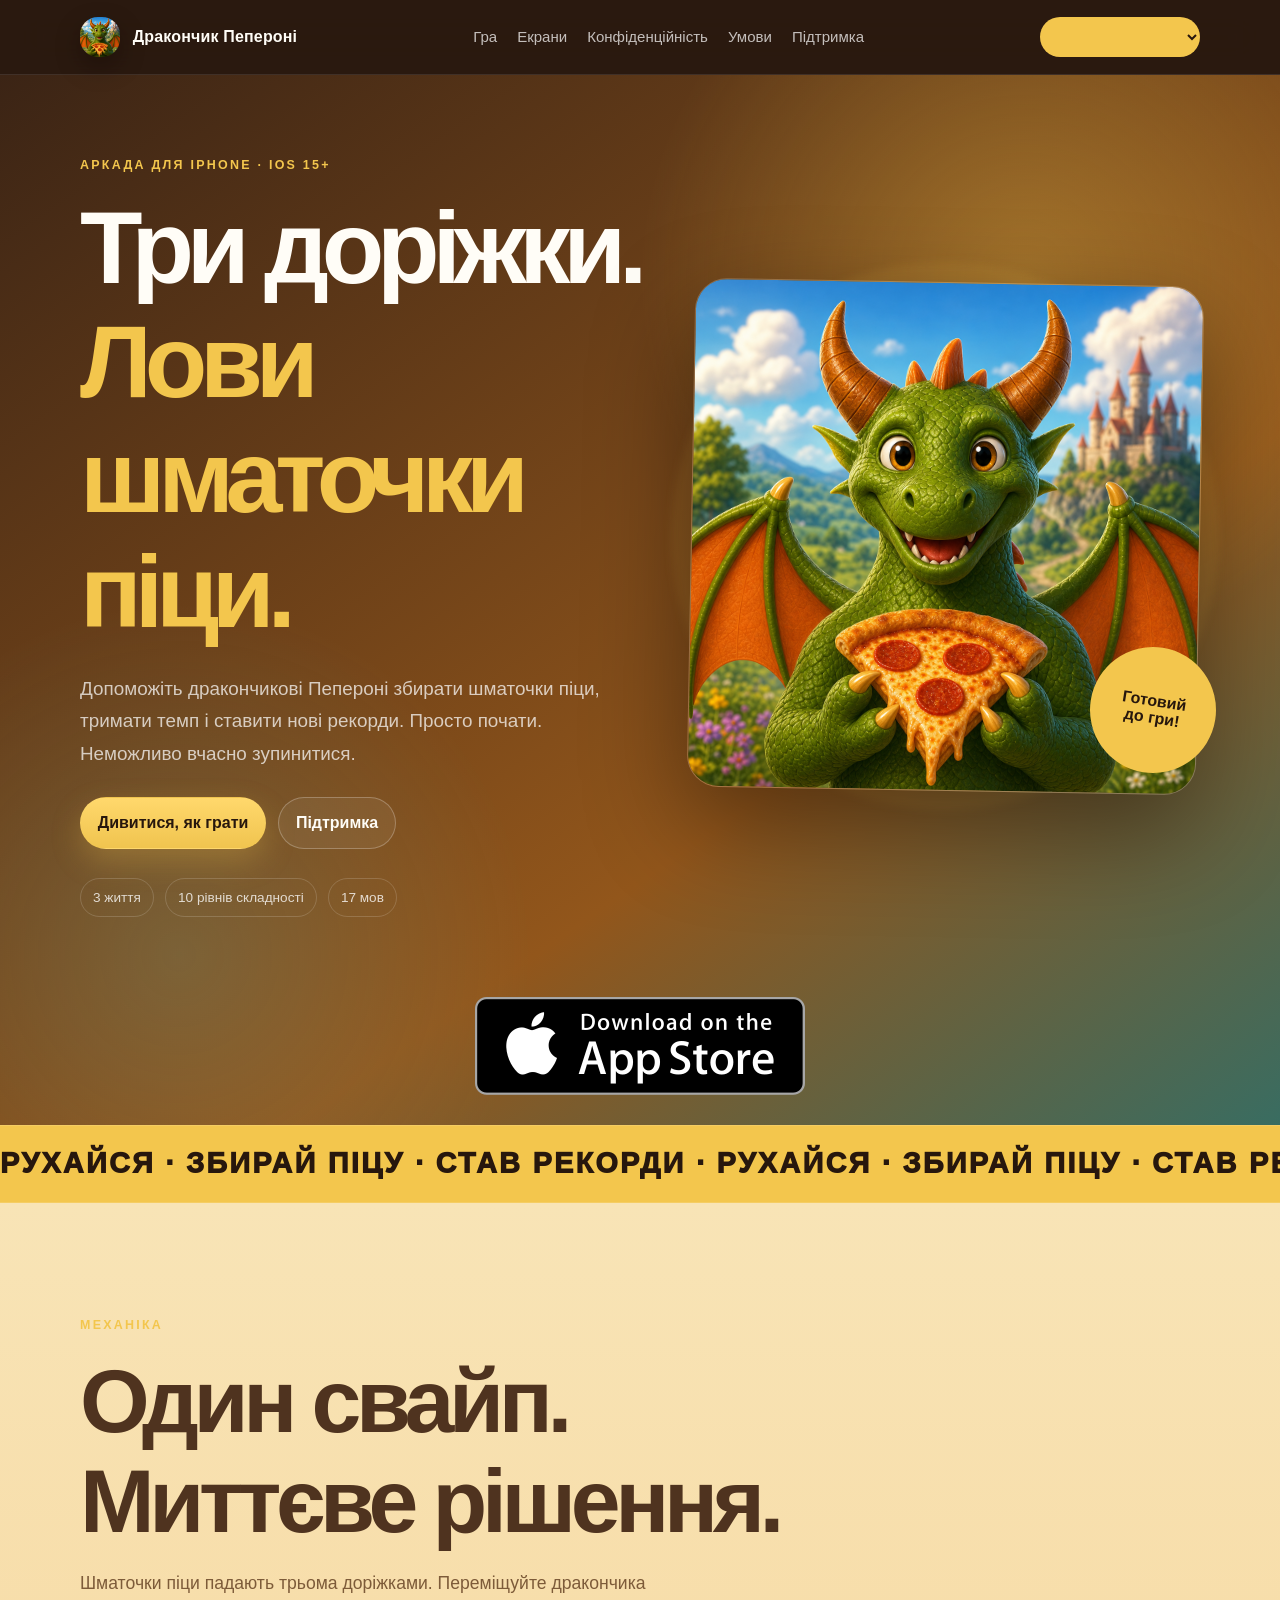
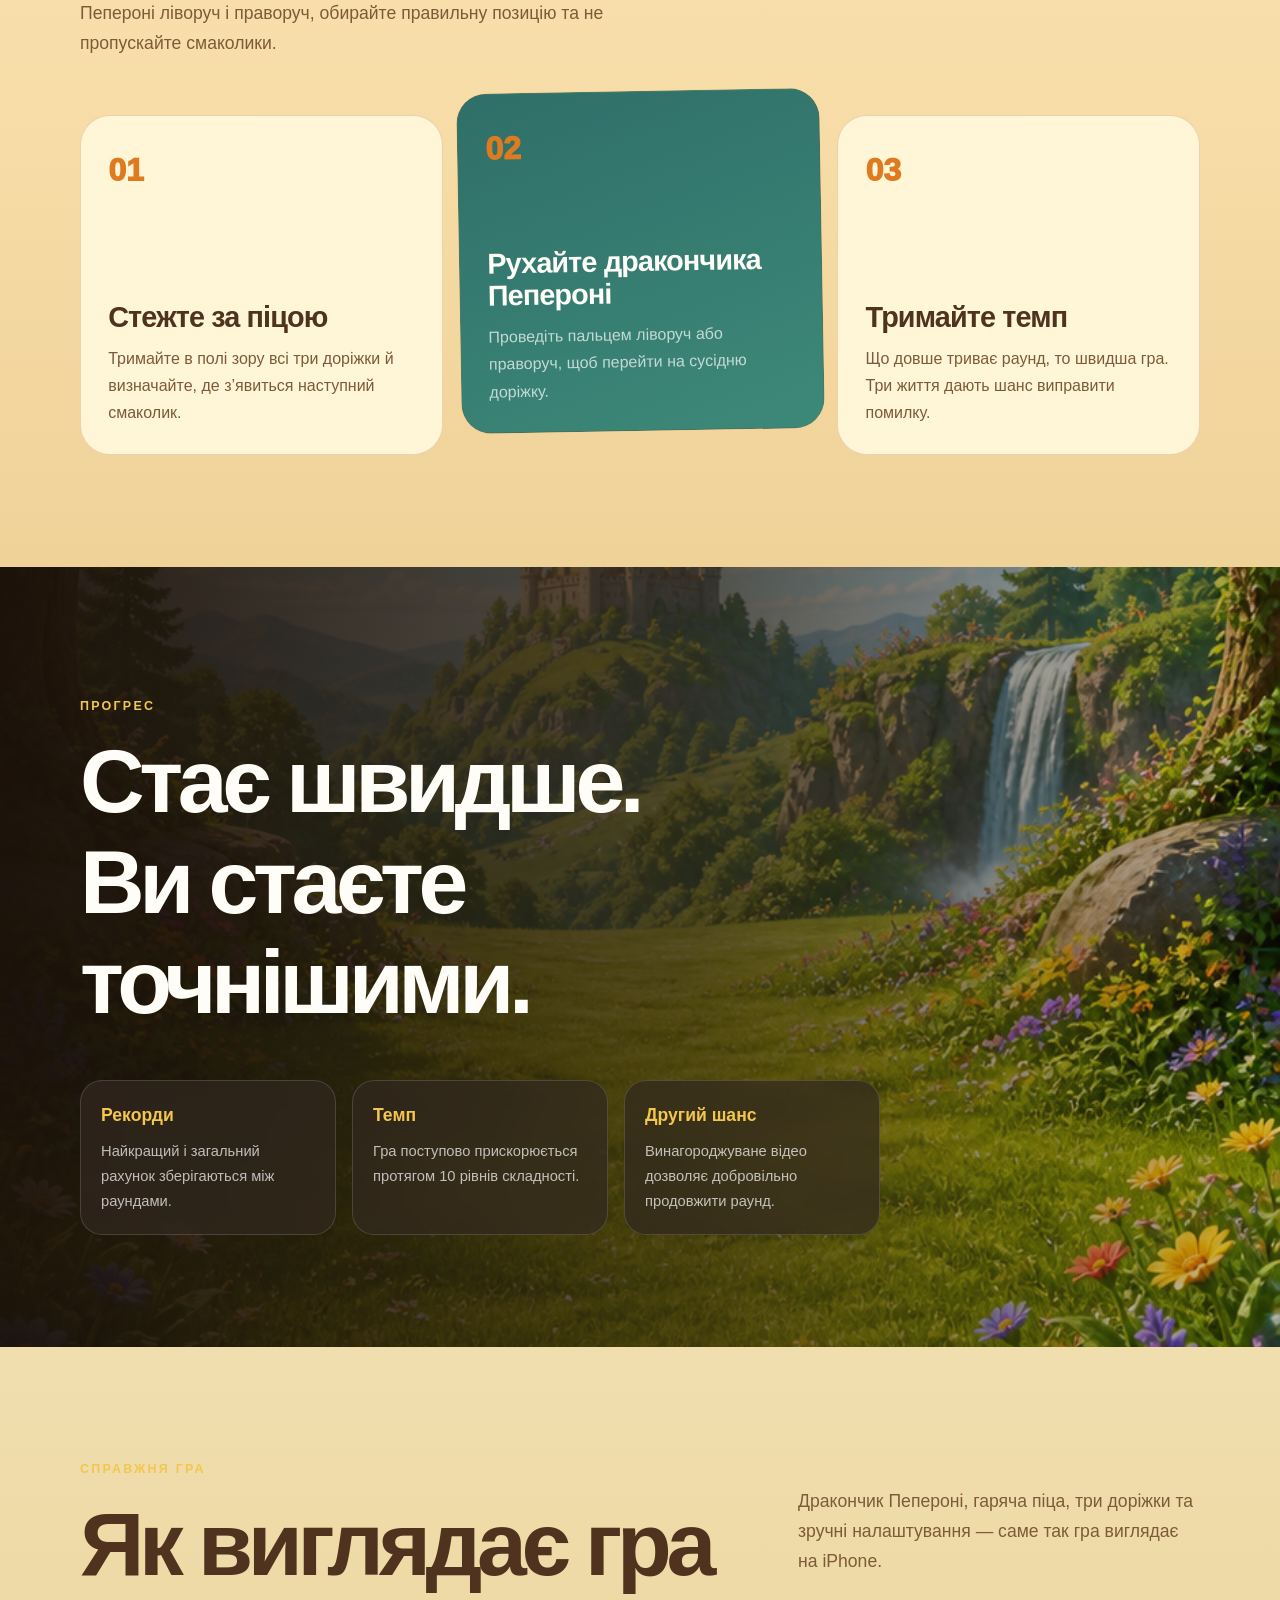
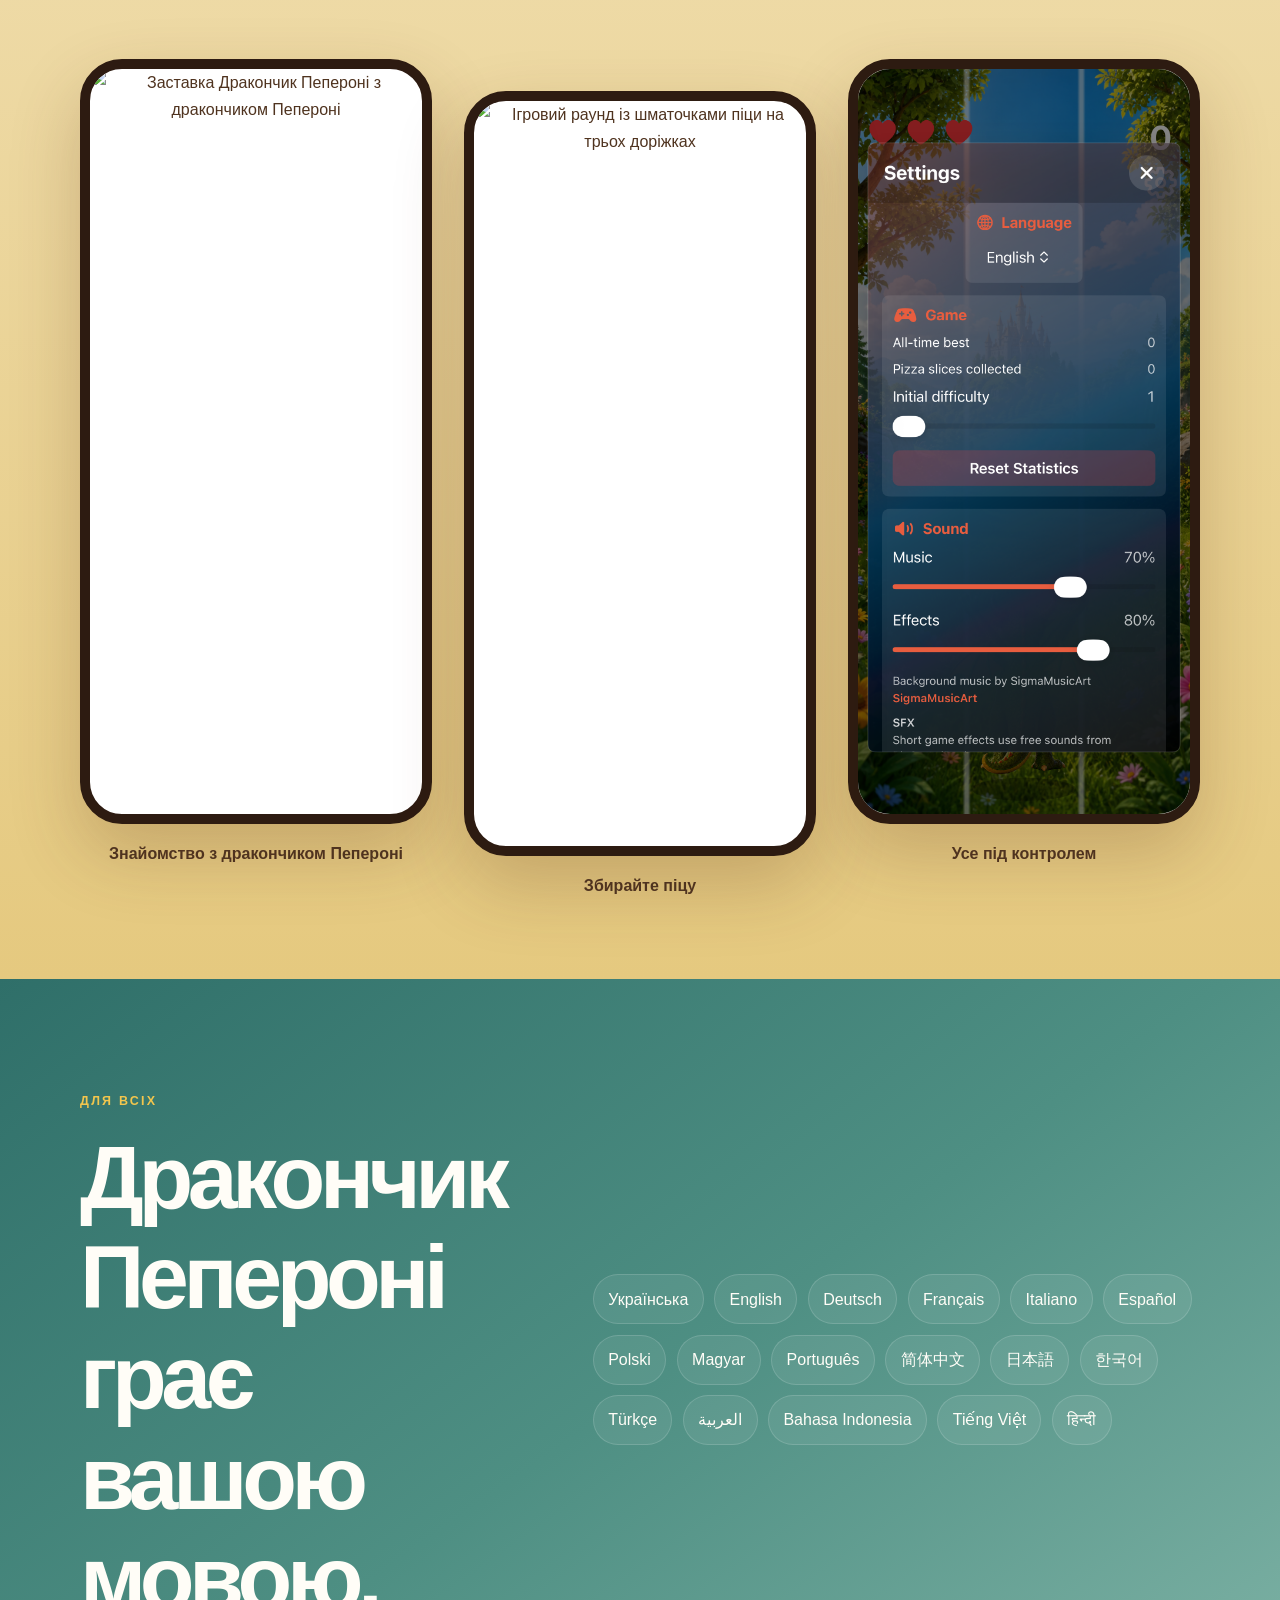
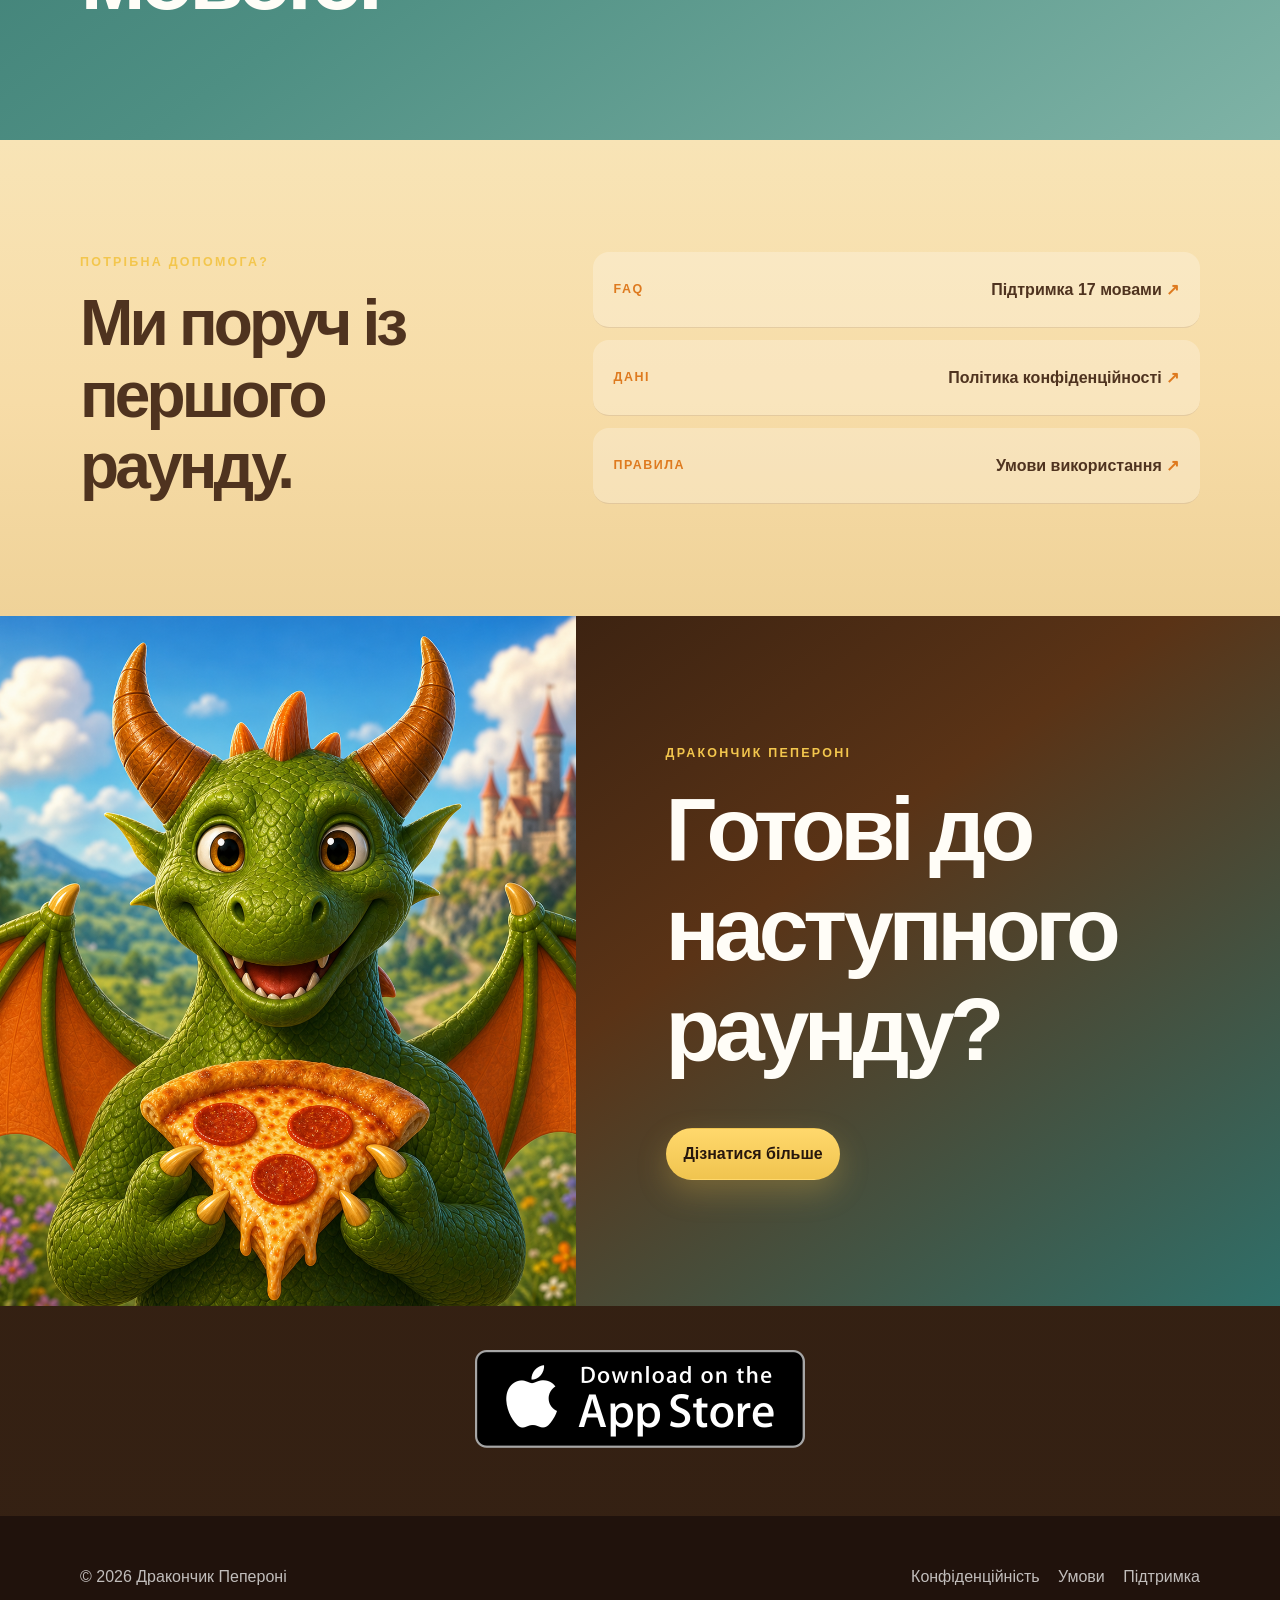
==== index.html @ 67af0d9e "Refresh Drago Pizza Docs artwork" ====
<!doctype html>
<html lang="uk">
<head>
  <meta charset="utf-8">
  <meta name="viewport" content="width=device-width, initial-scale=1">
  <meta name="theme-color" content="#071621">
  <meta name="description" content="Дракончик Пепероні — аркадна гра для iPhone, де дракончик Пепероні збирає шматочки піци на трьох доріжках.">
  <meta property="og:title" content="Дракончик Пепероні — мобільна аркада">
  <meta property="og:description" content="Три доріжки. Гаряча піца. Один дуже спритний Дракончик Пепероні.">
  <meta property="og:image" content="images/drago-pizza-icon.png">
  <title>Дракончик Пепероні — мобільна аркада</title>
  <link rel="icon" type="image/png" href="images/drago-pizza-icon.png">
  <link rel="apple-touch-icon" href="images/drago-pizza-icon.png">
  <link rel="stylesheet" href="site.css?v=20260725-3">
</head>
<body class="home">
  <a class="skip-link" href="#main">Перейти до вмісту</a>
  <header class="topbar">
    <div class="shell topbar-inner">
      <a class="brand" href="index.html"><img class="brand-logo" src="images/drago-pizza-icon.png" alt=""><span>Дракончик Пепероні</span></a>
      <nav class="nav" aria-label="Навігація сайту">
        <a class="nav-link" href="#game">Гра</a>
        <a class="nav-link" href="#screens">Екрани</a>
        <a class="nav-link" href="privacy.html">Конфіденційність</a>
        <a class="nav-link" href="terms.html">Умови</a>
        <a class="nav-link" href="support.html">Підтримка</a>
      </nav>
      <div class="language-control site-language-control" data-language-control>
        <label for="language-select">Мова сайту</label>
        <select id="language-select" data-language-select aria-label="Мова сайту"></select>
      </div>
    </div>
  </header>

  <main id="main">
    <section class="game-hero">
      <div class="shell game-hero-grid">
        <div class="hero-copy">
          <p class="game-kicker">Аркада для iPhone · iOS 15+</p>
          <h1>Три доріжки.<br><em>Лови шматочки піци.</em></h1>
          <p class="hero-summary">Допоможіть дракончикові Пепероні збирати шматочки піци, тримати темп і ставити нові рекорди. Просто почати. Неможливо вчасно зупинитися.</p>
          <div class="hero-actions">
            <a class="button primary" href="#game">Дивитися, як грати</a>
            <a class="button ghost" href="support.html">Підтримка</a>
          </div>
          <div class="hero-facts"><span>3 життя</span><span>10 рівнів складності</span><span>17 мов</span></div>
        </div>
        <div class="hero-character">
          <div class="sun-disc"></div>
          <img src="images/drago-pizza-icon.png" alt="Мультяшний дракончик Пепероні тримає шматочок піци">
          <span class="hero-sticker">Готовий<br>до гри!</span>
        </div>
      </div>
      <section class="app-store-band app-store-band-top" aria-label="App Store">
        <div class="shell app-store-band-inner">
          <a class="app-store-badge-link" href="https://apps.apple.com/" target="_blank" rel="noreferrer" aria-label="Download on the App Store">
            <img class="app-store-badge" src="images/app-store-badge.png" alt="Download on the App Store">
          </a>
        </div>
      </section>
      <div class="marquee" aria-hidden="true"><div>РУХАЙСЯ · ЗБИРАЙ ПІЦУ · СТАВ РЕКОРДИ · РУХАЙСЯ · ЗБИРАЙ ПІЦУ · СТАВ РЕКОРДИ ·</div></div>
    </section>

    <section class="game-section" id="game">
      <div class="shell">
        <div class="section-heading">
          <p class="game-kicker">Механіка</p>
          <h2>Один свайп.<br>Миттєве рішення.</h2>
          <p>Шматочки піци падають трьома доріжками. Переміщуйте дракончика Пепероні ліворуч і праворуч, обирайте правильну позицію та не пропускайте смаколики.</p>
        </div>
        <div class="mechanic-grid">
          <article class="mechanic-card"><span>01</span><h3>Стежте за піцою</h3><p>Тримайте в полі зору всі три доріжки й визначайте, де з’явиться наступний смаколик.</p></article>
          <article class="mechanic-card featured"><span>02</span><h3>Рухайте дракончика Пепероні</h3><p>Проведіть пальцем ліворуч або праворуч, щоб перейти на сусідню доріжку.</p></article>
          <article class="mechanic-card"><span>03</span><h3>Тримайте темп</h3><p>Що довше триває раунд, то швидша гра. Три життя дають шанс виправити помилку.</p></article>
        </div>
      </div>
    </section>

    <section class="battle-section">
      <div class="battle-backdrop" role="img" aria-label="Затишна ігрова кімната з ліжком і розкиданими іграшками"></div>
      <div class="shell battle-copy">
        <p class="game-kicker">Прогрес</p>
        <h2>Стає швидше.<br>Ви стаєте точнішими.</h2>
        <div class="battle-points">
          <div><strong>Рекорди</strong><span>Найкращий і загальний рахунок зберігаються між раундами.</span></div>
          <div><strong>Темп</strong><span>Гра поступово прискорюється протягом 10 рівнів складності.</span></div>
          <div><strong>Другий шанс</strong><span>Винагороджуване відео дозволяє добровільно продовжити раунд.</span></div>
        </div>
      </div>
    </section>

    <section class="game-section screens-section" id="screens">
      <div class="shell">
        <div class="section-heading wide">
          <div><p class="game-kicker">Справжня гра</p><h2>Як виглядає гра</h2></div>
          <p>Дракончик Пепероні, гаряча піца, три доріжки та зручні налаштування — саме так гра виглядає на iPhone.</p>
        </div>
        <div class="phone-gallery" aria-label="Скриншоти Дракончик Пепероні">
          <figure class="phone phone-tall"><div class="phone-screen"><img src="images/screenshot-splash.png?v=20260728-1" alt="Заставка Дракончик Пепероні з дракончиком Пепероні" loading="lazy"></div><figcaption>Знайомство з дракончиком Пепероні</figcaption></figure>
          <figure class="phone phone-center"><div class="phone-screen"><img src="images/screenshot-gameplay.png?v=20260728-1" alt="Ігровий раунд із шматочками піци на трьох доріжках" loading="lazy"></div><figcaption>Збирайте піцу</figcaption></figure>
          <figure class="phone phone-tall"><div class="phone-screen"><img src="images/screenshot-settings.png?v=20260728-1" alt="" loading="lazy"></div><figcaption>Усе під контролем</figcaption></figure>
        </div>
      </div>
    </section>

    <section class="languages-band">
      <div class="shell languages-grid">
        <div><p class="game-kicker">Для всіх</p><h2>Дракончик Пепероні грає<br>вашою мовою.</h2></div>
        <div class="language-cloud" aria-label="Підтримувані мови">
          <span>Українська</span><span>English</span><span>Deutsch</span><span>Français</span><span>Italiano</span><span>Español</span><span>Polski</span><span>Magyar</span><span>Português</span><span>简体中文</span><span>日本語</span><span>한국어</span><span>Türkçe</span><span>العربية</span><span>Bahasa Indonesia</span><span>Tiếng Việt</span><span>हिन्दी</span>
        </div>
      </div>
    </section>

    <section class="game-section support-strip">
      <div class="shell support-strip-grid">
        <div><p class="game-kicker">Потрібна допомога?</p><h2>Ми поруч із першого раунду.</h2></div>
        <div class="support-links">
          <a href="support.html"><span>FAQ</span><strong>Підтримка 17 мовами</strong></a>
          <a href="privacy.html"><span>Дані</span><strong>Політика конфіденційності</strong></a>
          <a href="terms.html"><span>Правила</span><strong>Умови використання</strong></a>
        </div>
      </div>
    </section>

    <section class="final-game-cta">
      <img src="images/drago-pizza-icon.png" alt="" aria-hidden="true">
      <div><p class="game-kicker">Дракончик Пепероні</p><h2>Готові до<br>наступного раунду?</h2><a class="button primary" href="support.html">Дізнатися більше</a></div>
    </section>

    <section class="app-store-band app-store-band-bottom" aria-label="App Store">
      <div class="shell app-store-band-inner">
        <a class="app-store-badge-link" href="https://apps.apple.com/" target="_blank" rel="noreferrer" aria-label="Download on the App Store">
          <img class="app-store-badge" src="images/app-store-badge.png" alt="Download on the App Store">
        </a>
      </div>
    </section>
  </main>

  <footer class="footer"><div class="shell footer-inner"><span>© 2026 <span>Дракончик Пепероні</span></span><div class="footer-links"><a href="privacy.html">Конфіденційність</a><a href="terms.html">Умови</a><a href="support.html">Підтримка</a></div></div></footer>
</body>
</html>
---- site.css ----
:root {
  --ink: #27170d;
  --navy: #5d3418;
  --blue: #2f6f69;
  --blue-light: #96cbbd;
  --paper: #f7dca7;
  --paper-2: #fff6d8;
  --text: #4f331f;
  --muted: #7d5b39;
  --line: rgba(156, 93, 31, 0.22);
  --yellow: #f3c64d;
  --orange: #de7a1f;
  --teal: #67b8ac;
  --sand: #c98a46;
  --white: #fffdf7;
  --max: 1120px;
  --reading: 790px;
  --shadow: 0 24px 70px rgba(91, 51, 20, 0.18);
}

* {
  box-sizing: border-box;
}

html {
  scroll-behavior: smooth;
}

body {
  margin: 0;
  color: var(--text);
  background:
    radial-gradient(circle at 14% 14%, rgba(243, 198, 77, 0.2), transparent 20rem),
    radial-gradient(circle at 86% 20%, rgba(103, 184, 172, 0.16), transparent 26rem),
    radial-gradient(circle at 50% 92%, rgba(222, 122, 31, 0.12), transparent 30rem),
    linear-gradient(180deg, #fff8e9 0%, var(--paper) 54%, #e9c06f 100%);
  font-family: "Avenir Next", "Trebuchet MS", "Segoe UI", sans-serif;
  line-height: 1.7;
  text-rendering: optimizeLegibility;
  -webkit-font-smoothing: antialiased;
}

a {
  color: inherit;
  text-decoration: none;
}

a:not(.brand):not(.nav-link):not(.button):not(.page-card) {
  text-decoration-color: rgba(116, 77, 37, 0.42);
  text-underline-offset: 0.18em;
}

.shell {
  width: min(var(--max), calc(100% - 32px));
  margin-inline: auto;
}

.skip-link {
  position: fixed;
  top: 12px;
  left: 12px;
  z-index: 100;
  padding: 0.65rem 0.9rem;
  border-radius: 999px;
  color: var(--white);
  background: var(--ink);
  transform: translateY(-180%);
}

.skip-link:focus {
  transform: none;
}

.topbar {
  position: sticky;
  top: 0;
  z-index: 50;
  border-bottom: 1px solid rgba(255, 255, 255, 0.1);
  color: var(--white);
  background: rgba(39, 23, 13, 0.92);
  backdrop-filter: blur(22px) saturate(140%);
}

.topbar-inner {
  min-height: 74px;
  display: flex;
  align-items: center;
  justify-content: space-between;
  gap: 1.5rem;
}

.brand {
  display: inline-flex;
  align-items: center;
  gap: 0.8rem;
  font-weight: 800;
  letter-spacing: 0.01em;
}

.brand-logo {
  width: 2.5rem;
  height: 2.5rem;
  display: block;
  object-fit: cover;
  border-radius: 18px;
  box-shadow: 0 10px 26px rgba(0, 0, 0, 0.28);
}

.nav {
  display: flex;
  align-items: center;
  gap: 1.25rem;
}

.nav-link {
  color: rgba(255, 255, 255, 0.72);
  font-size: 0.94rem;
  transition: color 160ms ease;
}

.nav-link:hover,
.nav-link[aria-current="page"] {
  color: var(--yellow);
}

.nav-link.button {
  padding: 0.62rem 0.92rem;
  color: var(--ink);
  background: var(--yellow);
  border-radius: 999px;
  font-weight: 800;
}

.legal-hero {
  position: relative;
  overflow: hidden;
  color: var(--white);
  background:
    radial-gradient(circle at 82% 15%, rgba(243, 198, 77, 0.3), transparent 20rem),
    radial-gradient(circle at 12% 88%, rgba(103, 184, 172, 0.24), transparent 24rem),
    linear-gradient(145deg, #6d3e1a, #8d5620 58%, var(--blue));
}

.legal-hero::after {
  content: "";
  position: absolute;
  right: 7%;
  bottom: -5.5rem;
  width: 17rem;
  height: 17rem;
  border: 2.8rem dotted rgba(255, 255, 255, 0.08);
  border-radius: 50%;
  transform: rotate(17deg);
}

.legal-hero-inner {
  position: relative;
  z-index: 1;
  min-height: 400px;
  display: grid;
  align-content: center;
  padding-block: 5.5rem;
}

.legal-hero-inner > * {
  min-width: 0;
}

.legal-hero h1 {
  overflow-wrap: normal;
  word-break: normal;
  hyphens: none;
}

.language-control {
  width: 364px;
  max-width: 100%;
  display: grid;
  grid-template-columns: auto minmax(180px, 1fr);
  align-items: center;
  gap: 0.75rem;
  margin-bottom: 1.5rem;
  padding: 0.45rem 0.5rem 0.45rem 0.85rem;
  border: 1px solid rgba(255, 255, 255, 0.18);
  border-radius: 999px;
  color: rgba(255, 255, 255, 0.75);
  background: rgba(255, 255, 255, 0.07);
  font-size: 0.84rem;
  font-weight: 700;
}

.language-control select {
  width: 100%;
  min-width: 0;
  min-height: 38px;
  padding: 0 2.2rem 0 0.85rem;
  border: 0;
  border-radius: 999px;
  color: var(--ink);
  background: var(--yellow);
  font: inherit;
  font-weight: 800;
  cursor: pointer;
}

[dir="rtl"] .language-control select {
  padding: 0 0.85rem 0 2.2rem;
}

.topbar .language-control {
  flex: 0 0 auto;
  width: auto;
  max-width: none;
  grid-template-columns: 1fr;
  gap: 0;
  margin: 0;
  padding: 0;
  border: 0;
  background: transparent;
}

.topbar .language-control label {
  position: absolute;
  width: 1px;
  height: 1px;
  overflow: hidden;
  clip: rect(0 0 0 0);
  white-space: nowrap;
}

.topbar .language-control select {
  width: 160px;
  min-height: 40px;
  max-width: 180px;
}

.kicker {
  margin: 0 0 0.8rem;
  color: var(--yellow);
  font-size: 0.78rem;
  font-weight: 800;
  letter-spacing: 0.16em;
  text-transform: uppercase;
}

h1,
h2,
h3 {
  line-height: 1.12;
  letter-spacing: -0.03em;
}

h1 {
  max-width: 820px;
  margin: 0;
  font-size: clamp(2.9rem, 7vw, 6.4rem);
}

.legal-hero .lead {
  max-width: 700px;
  margin: 1.25rem 0 0;
  color: rgba(255, 255, 255, 0.74);
  font-size: clamp(1.05rem, 2vw, 1.3rem);
}

.hero-actions {
  display: flex;
  flex-wrap: wrap;
  gap: 0.75rem;
  margin-top: 1.7rem;
}

.button {
  display: inline-flex;
  align-items: center;
  justify-content: center;
  min-height: 48px;
  padding: 0.72rem 1.05rem;
  border: 1px solid transparent;
  border-radius: 999px;
  font-weight: 800;
}

.button.primary {
  color: var(--ink);
  background: linear-gradient(180deg, #ffd86c, #f0c44f);
  box-shadow: 0 12px 30px rgba(243, 198, 77, 0.26);
}

.button.ghost {
  color: var(--white);
  border-color: rgba(255, 255, 255, 0.25);
  background: rgba(255, 255, 255, 0.06);
}

.app-store-band {
  width: 100%;
}

.app-store-band-top {
  padding: 2rem 0 1.85rem;
}

.app-store-band-bottom {
  padding: 2.75rem 0 4.25rem;
}

.app-store-band-inner {
  display: flex;
  justify-content: center;
}

.app-store-badge-link {
  display: inline-block;
}

.app-store-badge {
  display: block;
  width: min(330px, 82vw);
  height: auto;
}

.content-wrap {
  display: grid;
  grid-template-columns: minmax(0, var(--reading)) 220px;
  gap: 4rem;
  align-items: start;
  padding-block: 5rem;
}

.document h2,
.support-section h2 {
  margin: 3.4rem 0 1rem;
  font-size: clamp(1.75rem, 4vw, 2.55rem);
}

.document h2:first-child {
  margin-top: 0;
}

.document h3 {
  margin: 2.2rem 0 0.7rem;
  font-size: 1.2rem;
}

.document p,
.document li {
  color: #675b50;
}

.document a,
.faq a {
  text-decoration: underline;
  text-decoration-thickness: 1px;
}

.document ul {
  padding-left: 1.25rem;
}

.document li + li {
  margin-top: 0.5rem;
}

.summary {
  padding: 1.4rem;
  border: 1px solid rgba(198, 113, 73, 0.26);
  border-radius: 22px;
  background: rgba(243, 198, 77, 0.18);
}

.summary strong {
  display: block;
  margin-bottom: 0.35rem;
  color: var(--text);
}

.toc {
  position: sticky;
  top: 104px;
  padding: 1.25rem;
  border: 1px solid var(--line);
  border-radius: 20px;
  background: rgba(255, 249, 229, 0.9);
}

.toc strong {
  display: block;
  margin-bottom: 0.65rem;
}

.toc a {
  display: block;
  padding: 0.32rem 0;
  color: var(--muted);
  font-size: 0.9rem;
}

.toc a:hover {
  color: var(--text);
}

.support-main {
  padding-block: 5rem;
}

.support-intro {
  display: grid;
  grid-template-columns: repeat(3, 1fr);
  gap: 1rem;
}

.stat-card {
  min-height: 232px;
  padding: 1.4rem;
  border: 1px solid var(--line);
  border-radius: 24px;
  background: rgba(255, 255, 255, 0.58);
}

.stat-card span {
  display: block;
  margin-bottom: 1rem;
  color: var(--orange);
  font-size: 1.75rem;
  font-weight: 900;
}

.stat-card strong {
  display: block;
  font-size: 1.1rem;
}

.stat-card p {
  margin: 0.35rem 0 0;
  color: var(--muted);
}

.support-section {
  max-width: 900px;
  margin-inline: auto;
}

.faq {
  display: grid;
  gap: 0.7rem;
}

.faq details {
  border: 1px solid var(--line);
  border-radius: 18px;
  background: rgba(255, 255, 255, 0.56);
  overflow: hidden;
}

.faq details[open] {
  background: var(--white);
  box-shadow: 0 14px 36px rgba(95, 50, 13, 0.09);
}

.faq summary {
  position: relative;
  padding: 1.05rem 3.2rem 1.05rem 1.15rem;
  cursor: pointer;
  list-style: none;
  font-weight: 800;
}

.faq summary::-webkit-details-marker {
  display: none;
}

.faq summary::after {
  content: "+";
  position: absolute;
  top: 50%;
  right: 1.15rem;
  width: 1.65rem;
  height: 1.65rem;
  display: grid;
  place-items: center;
  border-radius: 50%;
  color: var(--ink);
  background: var(--yellow);
  transform: translateY(-50%);
}

.faq details[open] summary::after {
  content: "−";
}

.faq-answer {
  padding: 0 1.15rem 1.15rem;
  color: #675b50;
}

.faq-answer p {
  margin: 0;
}

.link-grid {
  display: grid;
  grid-template-columns: repeat(2, 1fr);
  gap: 1rem;
  margin-top: 4rem;
}

.page-card {
  position: relative;
  min-height: 170px;
  padding: 1.35rem;
  border-radius: 24px;
  color: var(--white);
  background: linear-gradient(145deg, #6c3c19, #2f6f69);
  box-shadow: var(--shadow);
}

.page-card span {
  color: var(--yellow);
  font-size: 0.78rem;
  font-weight: 800;
  letter-spacing: 0.12em;
  text-transform: uppercase;
}

.page-card strong {
  display: block;
  margin-top: 1.7rem;
  font-size: 1.35rem;
}

.page-card::after {
  content: "↗";
  position: absolute;
  right: 1.25rem;
  bottom: 1.15rem;
  color: var(--teal);
  font-size: 1.5rem;
}

.updated {
  margin-top: 3rem;
  color: var(--muted);
  font-size: 0.9rem;
}

.footer {
  color: rgba(255, 255, 255, 0.72);
  background: #20120c;
}

.footer-inner {
  min-height: 120px;
  display: flex;
  align-items: center;
  justify-content: space-between;
  gap: 1.5rem;
}

.footer-links {
  display: flex;
  flex-wrap: wrap;
  justify-content: flex-end;
  gap: 1.15rem;
}

.footer a:hover {
  color: var(--yellow);
}

@media (max-width: 920px) {
  .topbar-inner {
    position: relative;
    min-height: 0;
    display: grid;
    grid-template-columns: minmax(0, 1fr) auto;
    align-items: center;
    gap: 0.65rem 0.85rem;
    padding-block: 0.75rem 0.6rem;
  }

  .topbar .language-control {
    grid-column: 2;
    grid-row: 1;
    width: auto;
  }

  .topbar .language-control select {
    width: 138px;
    max-width: 34vw;
  }

  .nav {
    grid-column: 1 / -1;
    grid-row: 2;
    width: 100%;
    gap: 0.85rem;
    overflow-x: auto;
    padding-bottom: 0.15rem;
  }

  .nav-link {
    white-space: nowrap;
  }

  .nav-link.button {
    display: none;
  }
}

@media (max-width: 820px) {
  .legal-hero-inner {
    min-height: 350px;
    padding-block: 4rem;
  }

  .content-wrap {
    grid-template-columns: 1fr;
    gap: 2rem;
  }

  .toc {
    position: static;
    grid-row: 1;
  }

  .support-intro {
    grid-template-columns: 1fr;
  }
}

@media (max-width: 600px) {
  h1 {
    font-size: 3rem;
  }

  .link-grid {
    grid-template-columns: 1fr;
  }

  .footer-inner {
    align-items: flex-start;
    flex-direction: column;
    padding-block: 2rem;
  }

  .footer-links {
    justify-content: flex-start;
  }
}

@media (prefers-reduced-motion: reduce) {
  html {
    scroll-behavior: auto;
  }
}

/* Home page */
.home {
  color: var(--white);
  background:
    radial-gradient(circle at 16% 10%, rgba(243, 198, 77, 0.18), transparent 18rem),
    linear-gradient(180deg, #23160e 0%, #352113 100%);
}

.home .topbar {
  background: rgba(44, 26, 16, 0.9);
}

.game-hero {
  overflow: hidden;
  background:
    radial-gradient(circle at 80% 18%, rgba(243, 198, 77, 0.34), transparent 24rem),
    radial-gradient(circle at 14% 78%, rgba(103, 184, 172, 0.2), transparent 22rem),
    linear-gradient(145deg, #3b2415, #92561b 62%, var(--blue));
}

.game-hero-grid {
  min-height: 720px;
  display: grid;
  grid-template-columns: 1.05fr 0.95fr;
  align-items: center;
  gap: 3rem;
  padding-block: 5rem 3rem;
}

.game-kicker {
  margin: 0 0 0.9rem;
  color: var(--yellow);
  font-size: 0.78rem;
  font-weight: 900;
  letter-spacing: 0.18em;
  text-transform: uppercase;
}

.hero-copy h1 {
  margin: 0;
  font-size: clamp(4rem, 8vw, 7.5rem);
  letter-spacing: -0.07em;
}

.hero-copy h1 em {
  color: var(--yellow);
  font-style: normal;
}

.hero-summary {
  max-width: 650px;
  margin: 1.5rem 0 0;
  color: rgba(255, 255, 255, 0.72);
  font-size: 1.18rem;
}

.hero-facts {
  display: flex;
  flex-wrap: wrap;
  gap: 0.7rem;
  margin-top: 1.8rem;
}

.hero-facts span {
  padding: 0.45rem 0.75rem;
  border: 1px solid rgba(255, 255, 255, 0.16);
  border-radius: 999px;
  color: rgba(255, 255, 255, 0.78);
  font-size: 0.85rem;
}

.hero-character {
  position: relative;
  min-height: 570px;
  display: grid;
  place-items: center;
}

.hero-character img {
  position: relative;
  z-index: 2;
  width: min(100%, 560px);
  border-radius: 32px;
  border: 1px solid rgba(255, 255, 255, 0.18);
  box-shadow: 0 36px 100px rgba(0, 0, 0, 0.42);
  transform: rotate(1deg);
}

.sun-disc {
  position: absolute;
  width: 480px;
  height: 480px;
  border-radius: 50%;
  background: radial-gradient(circle, rgba(255, 246, 214, 0.96) 0%, rgba(243, 198, 77, 0.92) 44%, rgba(243, 198, 77, 0.18) 72%, transparent 74%);
  filter: blur(4px);
  box-shadow: 0 0 0 34px rgba(243, 198, 77, 0.1);
}

.hero-sticker {
  position: absolute;
  z-index: 3;
  right: -1rem;
  bottom: 3rem;
  width: 126px;
  height: 126px;
  display: grid;
  place-items: center;
  border-radius: 50%;
  color: var(--ink);
  background: var(--yellow);
  font-weight: 900;
  line-height: 1.05;
  text-align: center;
  transform: rotate(9deg);
}

.marquee {
  overflow: hidden;
  border-block: 1px solid rgba(255, 255, 255, 0.12);
  color: var(--ink);
  background: var(--yellow);
  font-size: clamp(1rem, 2.5vw, 1.8rem);
  font-weight: 950;
  letter-spacing: 0.08em;
  white-space: nowrap;
}

.marquee div {
  width: max-content;
  padding-block: 0.85rem;
  animation: ticker 22s linear infinite;
}

@keyframes ticker {
  to { transform: translateX(-50%); }
}

.game-section {
  padding-block: 7rem;
  color: var(--text);
  background: linear-gradient(180deg, #f8e4b6, var(--paper) 55%, #efd298);
}

.section-heading {
  max-width: 760px;
}

.section-heading h2,
.battle-copy h2,
.languages-grid h2,
.support-strip h2,
.final-game-cta h2 {
  margin: 0;
  font-size: clamp(3rem, 7vw, 6.4rem);
  letter-spacing: -0.06em;
}

.section-heading > p:last-child {
  max-width: 620px;
  color: var(--muted);
  font-size: 1.1rem;
}

.section-heading.wide {
  max-width: none;
  display: grid;
  grid-template-columns: 1.25fr 0.75fr;
  align-items: end;
  gap: 3rem;
}

.mechanic-grid {
  display: grid;
  grid-template-columns: repeat(3, 1fr);
  gap: 1rem;
  margin-top: 3.5rem;
}

.mechanic-card {
  min-height: 340px;
  display: flex;
  flex-direction: column;
  padding: 1.7rem;
  border: 1px solid var(--line);
  border-radius: 30px;
  background: var(--paper-2);
}

.mechanic-card.featured {
  color: var(--white);
  background: linear-gradient(160deg, #2f6f69, #3d8979);
  transform: translateY(-1.5rem) rotate(-1deg);
}

.mechanic-card > span {
  color: var(--orange);
  font-size: 2rem;
  font-weight: 950;
}

.mechanic-card h3 {
  margin: auto 0 0.75rem;
  font-size: 1.8rem;
}

.mechanic-card p {
  margin: 0;
  color: var(--muted);
}

.mechanic-card.featured p {
  color: rgba(255, 255, 255, 0.7);
}

.battle-section {
  position: relative;
  min-height: 780px;
  display: grid;
  align-items: end;
  overflow: hidden;
  background: var(--ink);
}

.battle-backdrop {
  position: absolute;
  inset: 0;
  background:
    linear-gradient(90deg, rgba(28, 18, 10, 0.96), rgba(40, 28, 14, 0.72) 55%, rgba(40, 28, 14, 0.18)),
    url("images/background.png") center 56% / cover;
}

.battle-copy {
  position: relative;
  z-index: 2;
  padding-block: 7rem;
}

.battle-copy h2 {
  max-width: 850px;
}

.battle-points {
  max-width: 800px;
  display: grid;
  grid-template-columns: repeat(3, 1fr);
  gap: 1rem;
  margin-top: 3rem;
}

.battle-points div {
  padding: 1.25rem;
  border: 1px solid rgba(255, 255, 255, 0.14);
  border-radius: 22px;
  background: rgba(51, 41, 32, 0.7);
  backdrop-filter: blur(12px);
}

.battle-points strong,
.battle-points span {
  display: block;
}

.battle-points strong {
  color: var(--yellow);
  font-size: 1.1rem;
}

.battle-points span {
  margin-top: 0.45rem;
  color: rgba(255, 255, 255, 0.7);
  font-size: 0.92rem;
}

.screens-section {
  overflow: hidden;
  background: linear-gradient(180deg, #f0deaf 0%, #e5c97f 100%);
}

.phone-gallery {
  display: grid;
  grid-template-columns: repeat(3, 1fr);
  align-items: center;
  gap: 2rem;
  margin-top: 4rem;
}

.phone {
  margin: 0;
  text-align: center;
}

.phone-screen {
  aspect-ratio: 1206 / 2622;
  overflow: hidden;
  border: 10px solid #2d1b11;
  border-radius: 42px;
  background: #fff;
  box-shadow: 0 30px 70px rgba(91, 51, 20, 0.24);
}

.phone-screen img {
  width: 100%;
  height: 100%;
  object-fit: cover;
}

.phone-screen.crop-top img {
  height: 116%;
  object-position: center bottom;
}

.phone-center {
  transform: translateY(2rem);
}

.phone figcaption {
  margin-top: 1rem;
  font-weight: 900;
}

.languages-band {
  padding-block: 7rem;
  background: linear-gradient(145deg, #2f6f69, #4e8f83 52%, #7fb3a6);
}

.languages-grid {
  display: grid;
  grid-template-columns: 0.85fr 1.15fr;
  gap: 4rem;
  align-items: center;
}

.language-cloud {
  display: flex;
  flex-wrap: wrap;
  gap: 0.65rem;
}

.language-cloud span {
  padding: 0.65rem 0.9rem;
  border: 1px solid rgba(255, 255, 255, 0.15);
  border-radius: 999px;
  background: rgba(255, 255, 255, 0.07);
}

.support-strip-grid {
  display: grid;
  grid-template-columns: 0.85fr 1.15fr;
  gap: 4rem;
}

.support-strip h2 {
  font-size: clamp(2.6rem, 5vw, 4.8rem);
}

.support-links {
  display: grid;
  gap: 0.75rem;
}

.support-links a {
  min-height: 76px;
  display: flex;
  align-items: center;
  justify-content: space-between;
  gap: 1rem;
  padding: 1.15rem 1.3rem;
  border-bottom: 1px solid rgba(132, 82, 28, 0.18);
  background: rgba(255, 255, 255, 0.25);
  border-radius: 16px;
}

.support-links span {
  color: var(--orange);
  font-size: 0.78rem;
  font-weight: 900;
  letter-spacing: 0.12em;
  text-transform: uppercase;
}

.support-links strong::after {
  content: " ↗";
  color: var(--orange);
}

.final-game-cta {
  min-height: 690px;
  display: grid;
  grid-template-columns: 0.9fr 1.1fr;
  align-items: center;
  overflow: hidden;
  color: var(--white);
  background: linear-gradient(145deg, #21140d, #5a3316 52%, #2f6f69);
}

.final-game-cta > img {
  width: 100%;
  height: 690px;
  object-fit: cover;
  object-position: center 30%;
}

.final-game-cta > div {
  padding: 4rem 7vw;
}

.final-game-cta .button {
  margin-top: 3rem;
}

@media (max-width: 900px) {
  .game-hero-grid,
  .section-heading.wide,
  .languages-grid,
  .support-strip-grid {
    grid-template-columns: 1fr;
  }

  .game-hero-grid {
    padding-top: 4rem;
  }

  .mechanic-grid,
  .battle-points {
    grid-template-columns: 1fr;
  }

  .mechanic-card.featured {
    transform: none;
  }

  .phone-gallery {
    display: flex;
    width: auto;
    margin-inline: calc(50% - 50vw);
    padding: 1rem 5vw 4rem;
    overflow-x: auto;
    scroll-padding-inline: 5vw;
    scroll-snap-type: x mandatory;
    scrollbar-width: thin;
  }

  .phone {
    min-width: 260px;
    scroll-snap-align: center;
  }

  .phone-center {
    transform: none;
  }

  .final-game-cta {
    grid-template-columns: 1fr;
  }

  .final-game-cta > img {
    height: 480px;
  }
}

@media (max-width: 600px) {
  .support-links a {
    min-height: 94px;
  }

  .game-hero-grid {
    min-height: 0;
  }

  .hero-character {
    min-height: 420px;
  }

  .sun-disc {
    width: 330px;
    height: 330px;
  }

  .hero-sticker {
    right: 0;
    width: 100px;
    height: 100px;
  }

  .game-section,
  .languages-band {
    padding-block: 5rem;
  }

  .phone-gallery {
    gap: 1rem;
  }

  .phone {
    min-width: min(78vw, 300px);
  }

  .phone-screen {
    border-width: 6px;
    border-radius: 28px;
  }
}

@media (max-width: 360px) {
  .brand > span:last-child {
    display: none;
  }

  .topbar .language-control select {
    width: 128px;
    max-width: 42vw;
  }
}
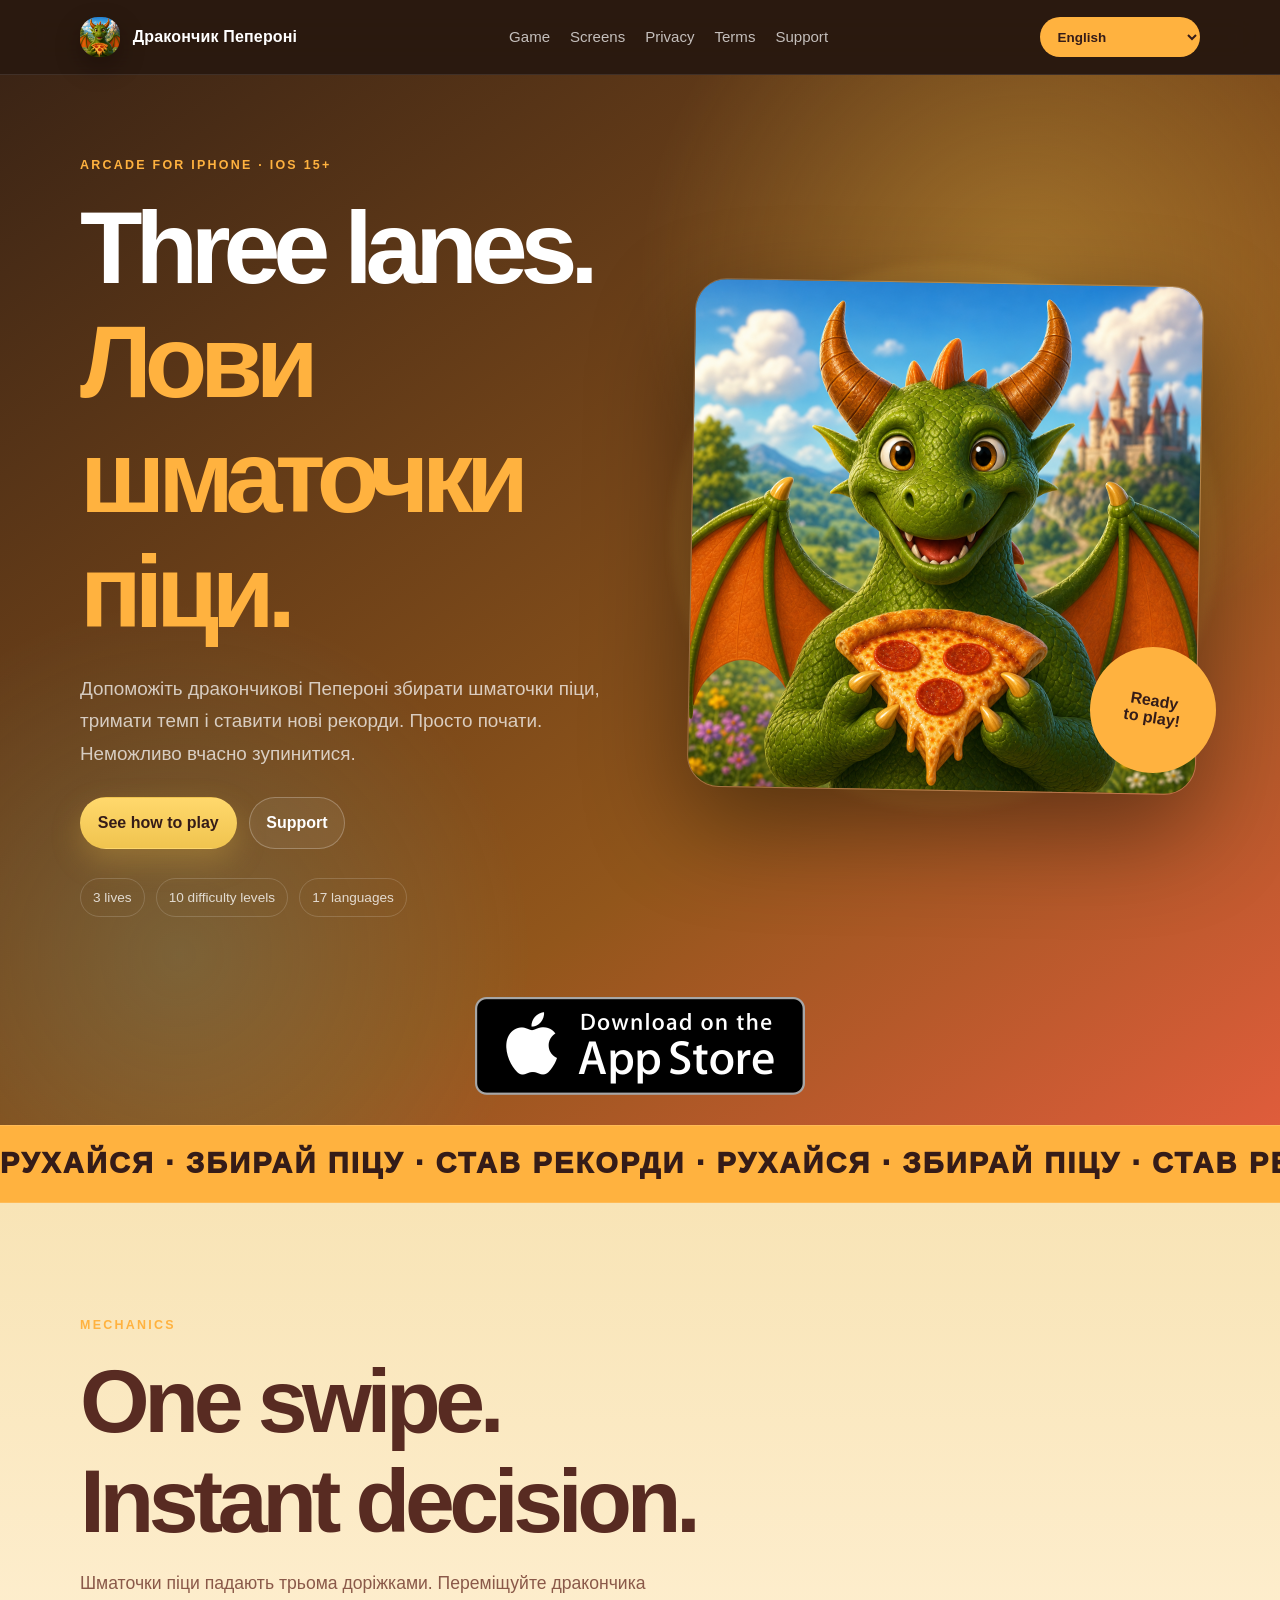
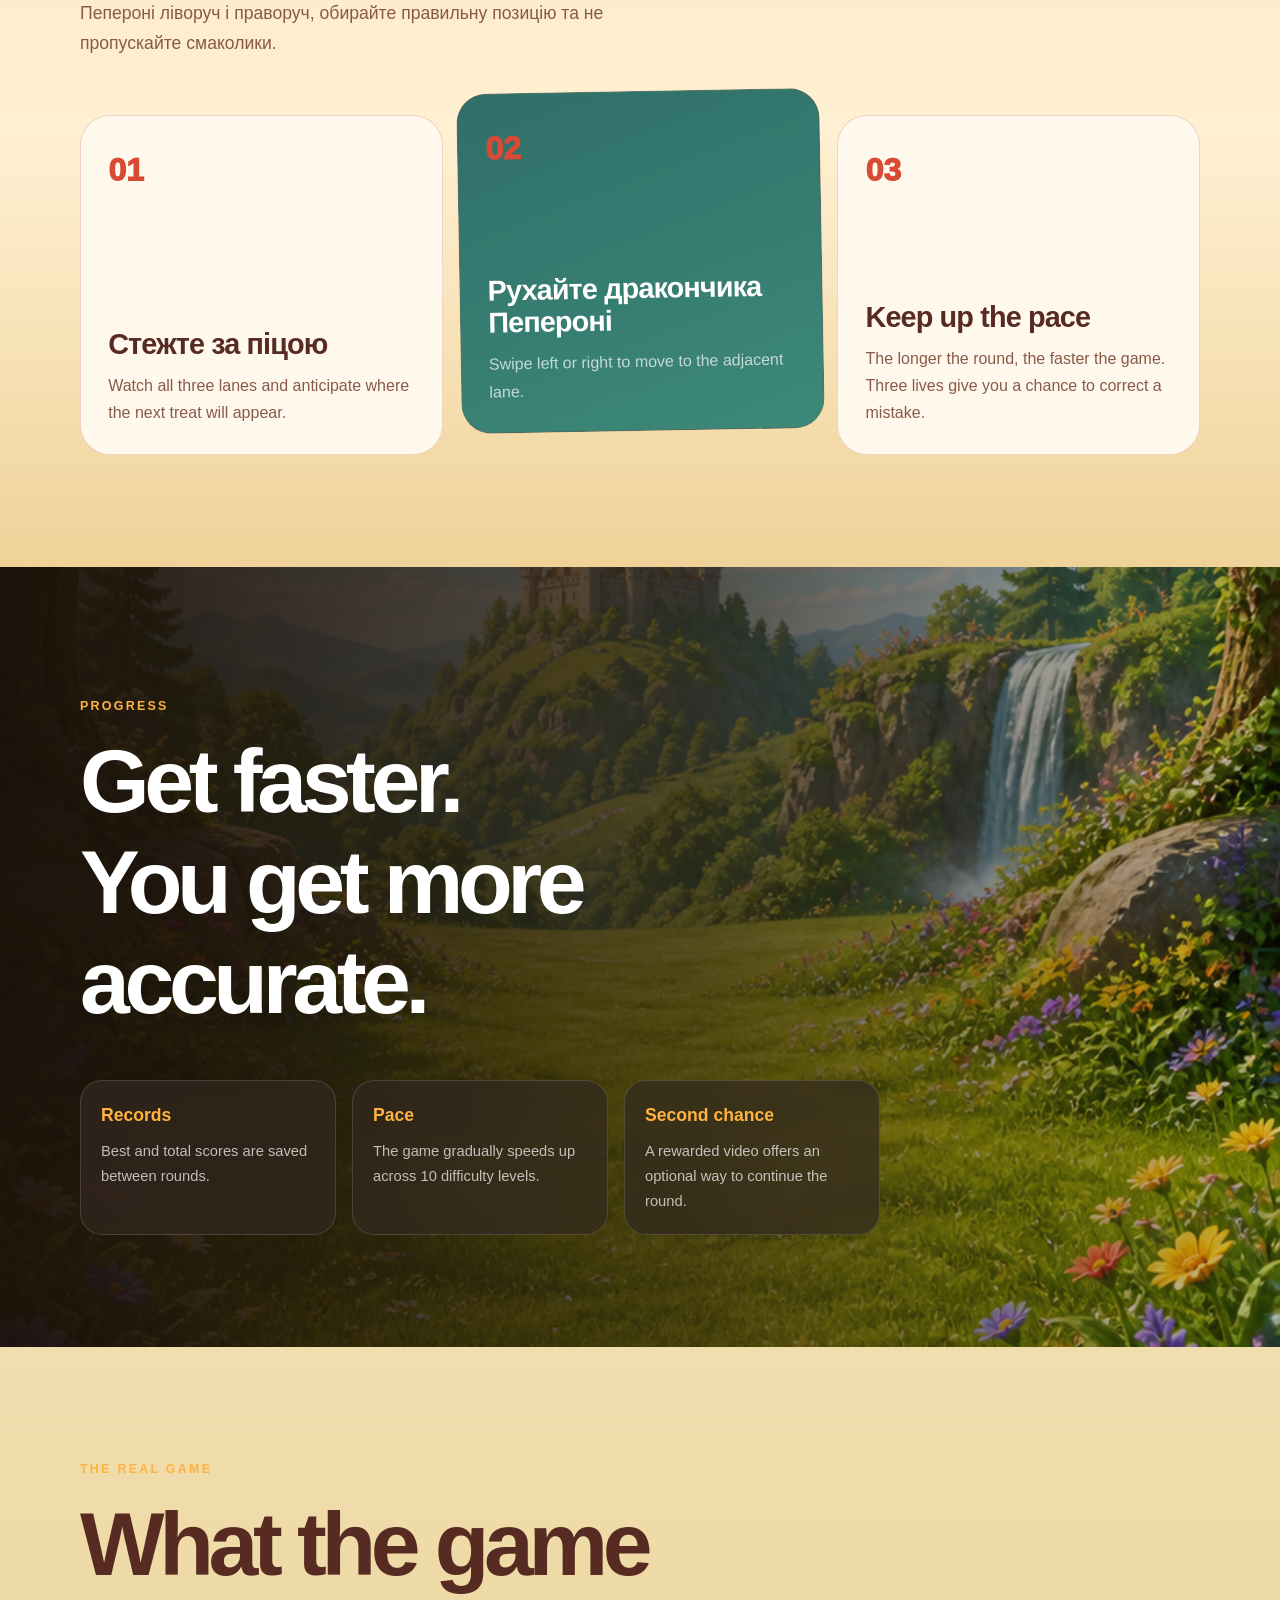
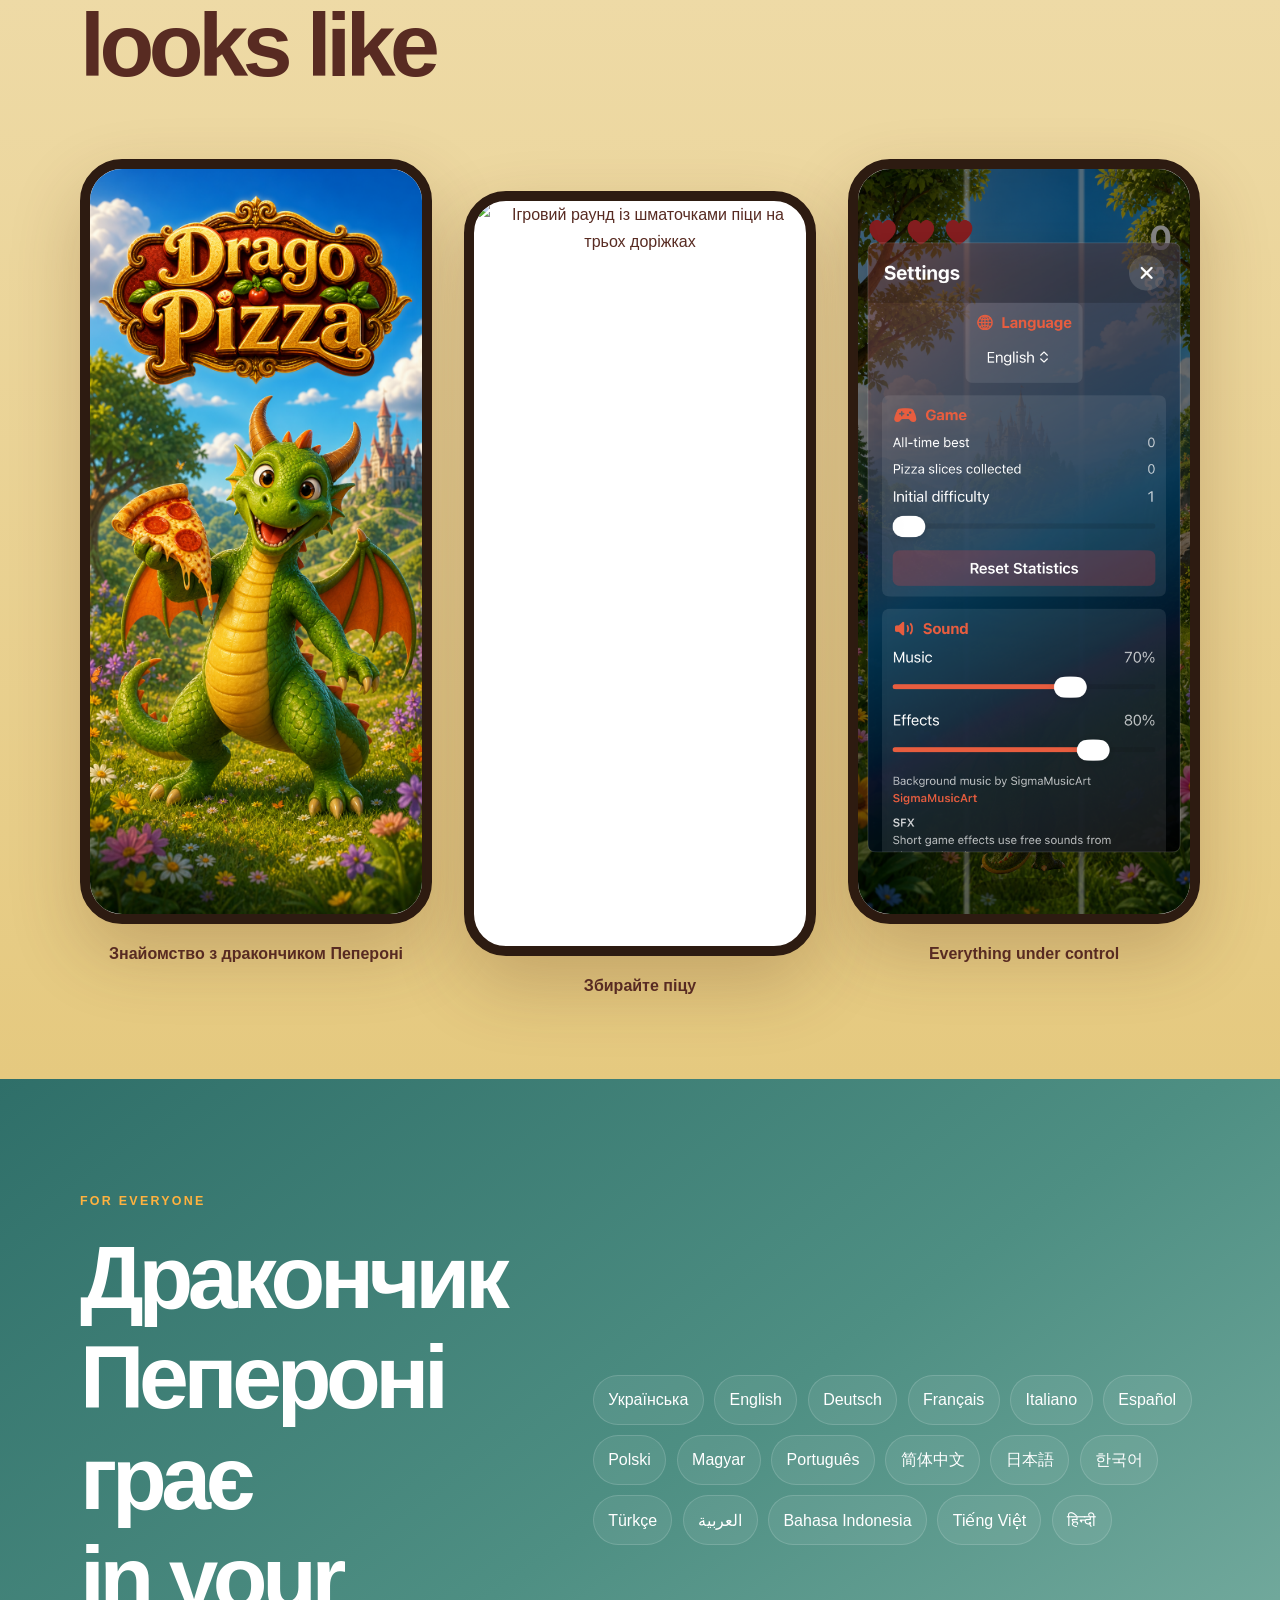
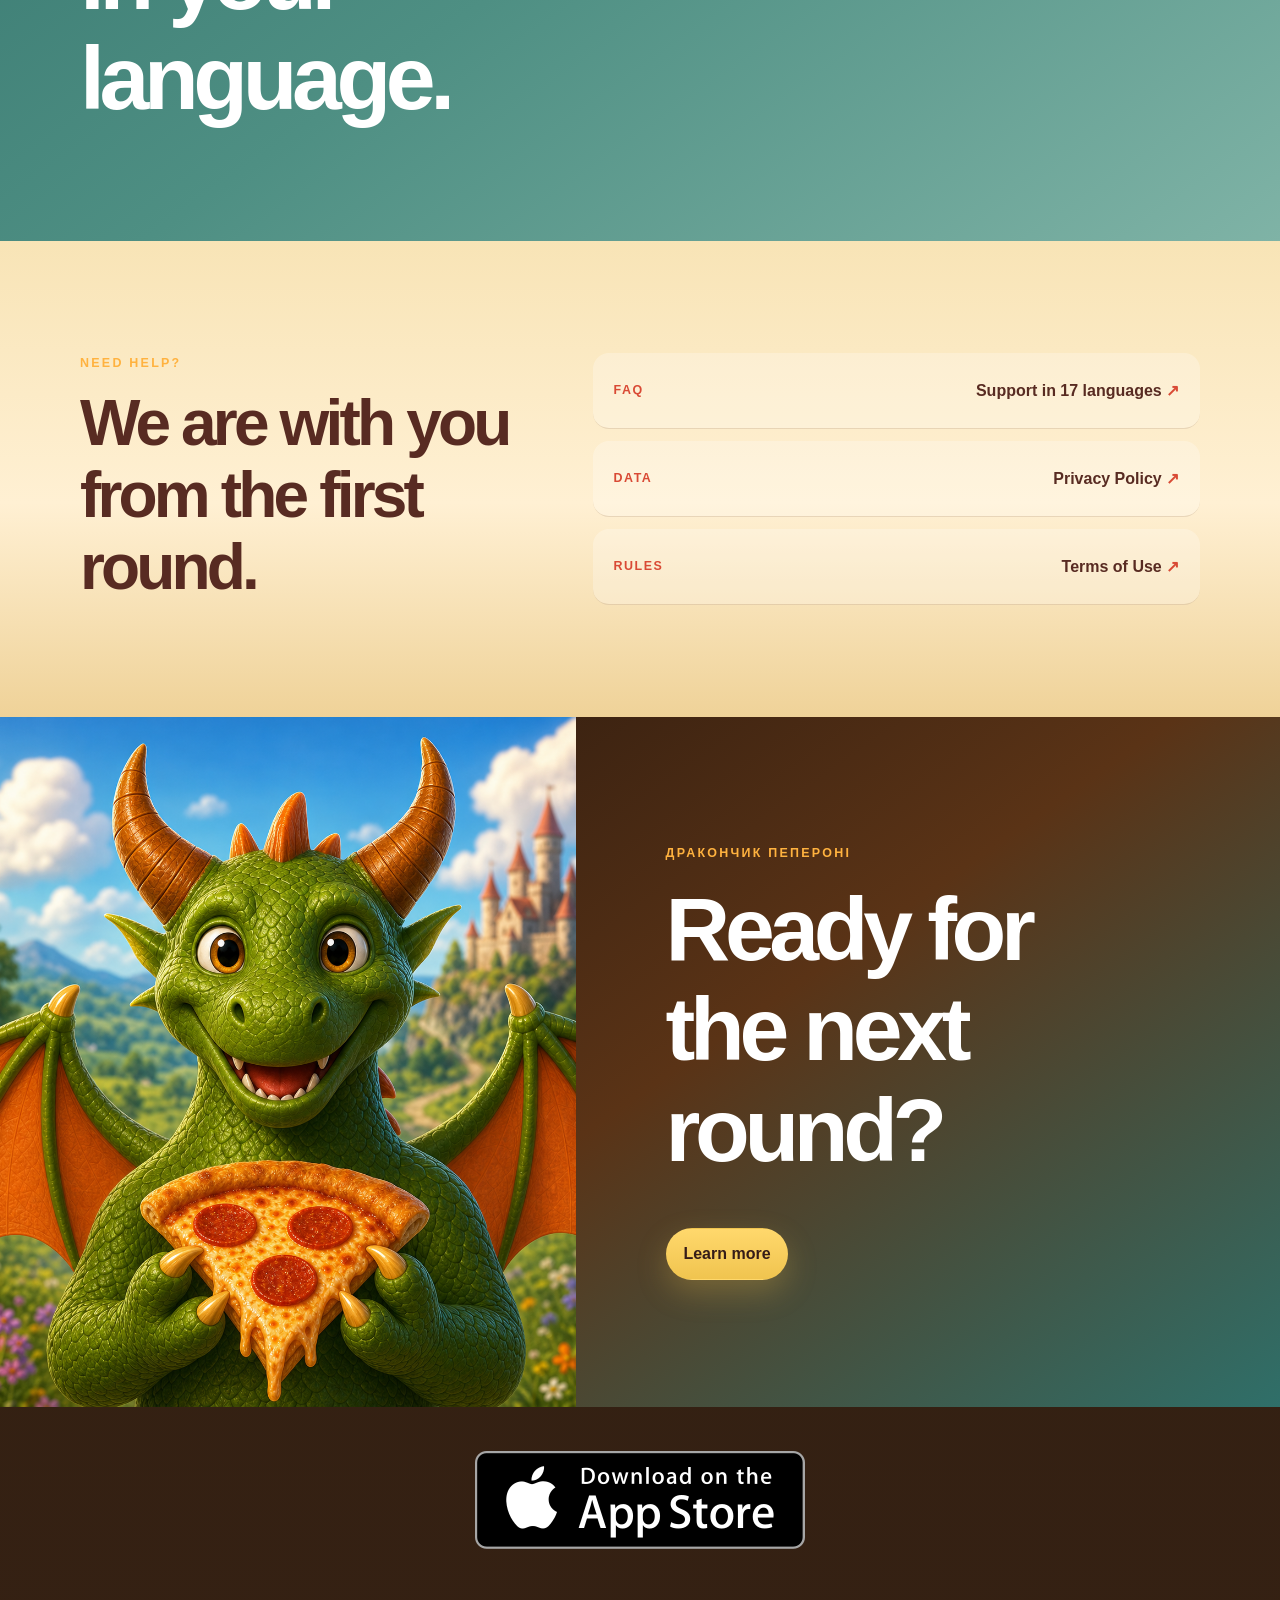
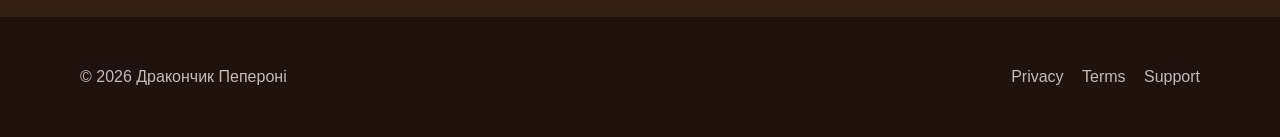
==== commit 2113c7b6: "Normalize camelCase Docs and fix localization controls" ====
--- a/index.html
+++ b/index.html
@@ -7,17 +7,17 @@
   <meta name="description" content="Дракончик Пепероні — аркадна гра для iPhone, де дракончик Пепероні збирає шматочки піци на трьох доріжках.">
   <meta property="og:title" content="Дракончик Пепероні — мобільна аркада">
   <meta property="og:description" content="Три доріжки. Гаряча піца. Один дуже спритний Дракончик Пепероні.">
-  <meta property="og:image" content="images/drago-pizza-icon.png">
+  <meta property="og:image" content="images/dragoPizzaIcon.png">
   <title>Дракончик Пепероні — мобільна аркада</title>
-  <link rel="icon" type="image/png" href="images/drago-pizza-icon.png">
-  <link rel="apple-touch-icon" href="images/drago-pizza-icon.png">
-  <link rel="stylesheet" href="site.css?v=20260725-3">
+  <link rel="icon" type="image/png" href="images/dragoPizzaIcon.png">
+  <link rel="apple-touch-icon" href="images/dragoPizzaIcon.png">
+  <link rel="stylesheet" href="site.css?v=20260728-1">
 </head>
 <body class="home">
   <a class="skip-link" href="#main">Перейти до вмісту</a>
   <header class="topbar">
     <div class="shell topbar-inner">
-      <a class="brand" href="index.html"><img class="brand-logo" src="images/drago-pizza-icon.png" alt=""><span>Дракончик Пепероні</span></a>
+      <a class="brand" href="index.html"><img class="brand-logo" src="images/dragoPizzaIcon.png" alt=""><span>Дракончик Пепероні</span></a>
       <nav class="nav" aria-label="Навігація сайту">
         <a class="nav-link" href="#game">Гра</a>
         <a class="nav-link" href="#screens">Екрани</a>
@@ -47,14 +47,14 @@
         </div>
         <div class="hero-character">
           <div class="sun-disc"></div>
-          <img src="images/drago-pizza-icon.png" alt="Мультяшний дракончик Пепероні тримає шматочок піци">
+          <img src="images/dragoPizzaIcon.png" alt="Мультяшний дракончик Пепероні тримає шматочок піци">
           <span class="hero-sticker">Готовий<br>до гри!</span>
         </div>
       </div>
       <section class="app-store-band app-store-band-top" aria-label="App Store">
         <div class="shell app-store-band-inner">
           <a class="app-store-badge-link" href="https://apps.apple.com/" target="_blank" rel="noreferrer" aria-label="Download on the App Store">
-            <img class="app-store-badge" src="images/app-store-badge.png" alt="Download on the App Store">
+            <img class="app-store-badge" src="images/appStoreBadge.png" alt="Download on the App Store">
           </a>
         </div>
       </section>
@@ -96,9 +96,9 @@
           <p>Дракончик Пепероні, гаряча піца, три доріжки та зручні налаштування — саме так гра виглядає на iPhone.</p>
         </div>
         <div class="phone-gallery" aria-label="Скриншоти Дракончик Пепероні">
-          <figure class="phone phone-tall"><div class="phone-screen"><img src="images/screenshot-splash.png?v=20260728-1" alt="Заставка Дракончик Пепероні з дракончиком Пепероні" loading="lazy"></div><figcaption>Знайомство з дракончиком Пепероні</figcaption></figure>
-          <figure class="phone phone-center"><div class="phone-screen"><img src="images/screenshot-gameplay.png?v=20260728-1" alt="Ігровий раунд із шматочками піци на трьох доріжках" loading="lazy"></div><figcaption>Збирайте піцу</figcaption></figure>
-          <figure class="phone phone-tall"><div class="phone-screen"><img src="images/screenshot-settings.png?v=20260728-1" alt="" loading="lazy"></div><figcaption>Усе під контролем</figcaption></figure>
+          <figure class="phone phone-tall"><div class="phone-screen"><img src="images/screenshotSplash.png?v=20260728-1" alt="Заставка Дракончик Пепероні з дракончиком Пепероні" loading="lazy"></div><figcaption>Знайомство з дракончиком Пепероні</figcaption></figure>
+          <figure class="phone phone-center"><div class="phone-screen"><img src="images/screenshotGameplay.png?v=20260728-1" alt="Ігровий раунд із шматочками піци на трьох доріжках" loading="lazy"></div><figcaption>Збирайте піцу</figcaption></figure>
+          <figure class="phone phone-tall"><div class="phone-screen"><img src="images/screenshotSettings.png?v=20260728-1" alt="" loading="lazy"></div><figcaption>Усе під контролем</figcaption></figure>
         </div>
       </div>
     </section>
@@ -124,19 +124,22 @@
     </section>
 
     <section class="final-game-cta">
-      <img src="images/drago-pizza-icon.png" alt="" aria-hidden="true">
+      <img src="images/dragoPizzaIcon.png" alt="" aria-hidden="true">
       <div><p class="game-kicker">Дракончик Пепероні</p><h2>Готові до<br>наступного раунду?</h2><a class="button primary" href="support.html">Дізнатися більше</a></div>
     </section>
 
     <section class="app-store-band app-store-band-bottom" aria-label="App Store">
       <div class="shell app-store-band-inner">
         <a class="app-store-badge-link" href="https://apps.apple.com/" target="_blank" rel="noreferrer" aria-label="Download on the App Store">
-          <img class="app-store-badge" src="images/app-store-badge.png" alt="Download on the App Store">
+          <img class="app-store-badge" src="images/appStoreBadge.png" alt="Download on the App Store">
         </a>
       </div>
     </section>
   </main>
 
   <footer class="footer"><div class="shell footer-inner"><span>© 2026 <span>Дракончик Пепероні</span></span><div class="footer-links"><a href="privacy.html">Конфіденційність</a><a href="terms.html">Умови</a><a href="support.html">Підтримка</a></div></div></footer>
+  <script src="pageTranslations.js?v=20260728-1" defer></script>
+  <script src="siteI18n.js?v=20260728-1" defer></script>
+  <script src="arcadeCompliance.js?v=20260728-1" defer></script>
 </body>
 </html>
--- a/site.css
+++ b/site.css
@@ -1,21 +1,21 @@
 :root {
-  --ink: #27170d;
-  --navy: #5d3418;
-  --blue: #2f6f69;
-  --blue-light: #96cbbd;
-  --paper: #f7dca7;
-  --paper-2: #fff6d8;
-  --text: #4f331f;
-  --muted: #7d5b39;
-  --line: rgba(156, 93, 31, 0.22);
-  --yellow: #f3c64d;
-  --orange: #de7a1f;
-  --teal: #67b8ac;
-  --sand: #c98a46;
-  --white: #fffdf7;
+  --ink: #351C18;
+  --navy: #7C2D27;
+  --blue: #E85D3F;
+  --blue-light: #F6B190;
+  --paper: #FFF0D3;
+  --paper-2: #FFF9ED;
+  --text: #582B22;
+  --muted: #8A5949;
+  --line: rgba(190, 75, 48, .22);
+  --yellow: #FFB23F;
+  --orange: #D94A35;
+  --teal: #8DCB6C;
+  --sand: #C77A36;
+  --white: #FFFFFF;
+  --shadow: rgba(75, 31, 25, .18);
   --max: 1120px;
   --reading: 790px;
-  --shadow: 0 24px 70px rgba(91, 51, 20, 0.18);
 }
 
 * {
@@ -30,10 +30,10 @@
   margin: 0;
   color: var(--text);
   background:
-    radial-gradient(circle at 14% 14%, rgba(243, 198, 77, 0.2), transparent 20rem),
-    radial-gradient(circle at 86% 20%, rgba(103, 184, 172, 0.16), transparent 26rem),
-    radial-gradient(circle at 50% 92%, rgba(222, 122, 31, 0.12), transparent 30rem),
-    linear-gradient(180deg, #fff8e9 0%, var(--paper) 54%, #e9c06f 100%);
+    radial-gradient(circle at 14% 14%, rgba(255, 178, 63, .30), transparent 20rem),
+    radial-gradient(circle at 86% 20%, rgba(141, 203, 108, .26), transparent 26rem),
+    radial-gradient(circle at 50% 92%, rgba(232, 93, 63, .22), transparent 30rem),
+    linear-gradient(180deg, #FFF9ED 0%, var(--paper) 54%, #FFD3B4 100%);
   font-family: "Avenir Next", "Trebuchet MS", "Segoe UI", sans-serif;
   line-height: 1.7;
   text-rendering: optimizeLegibility;
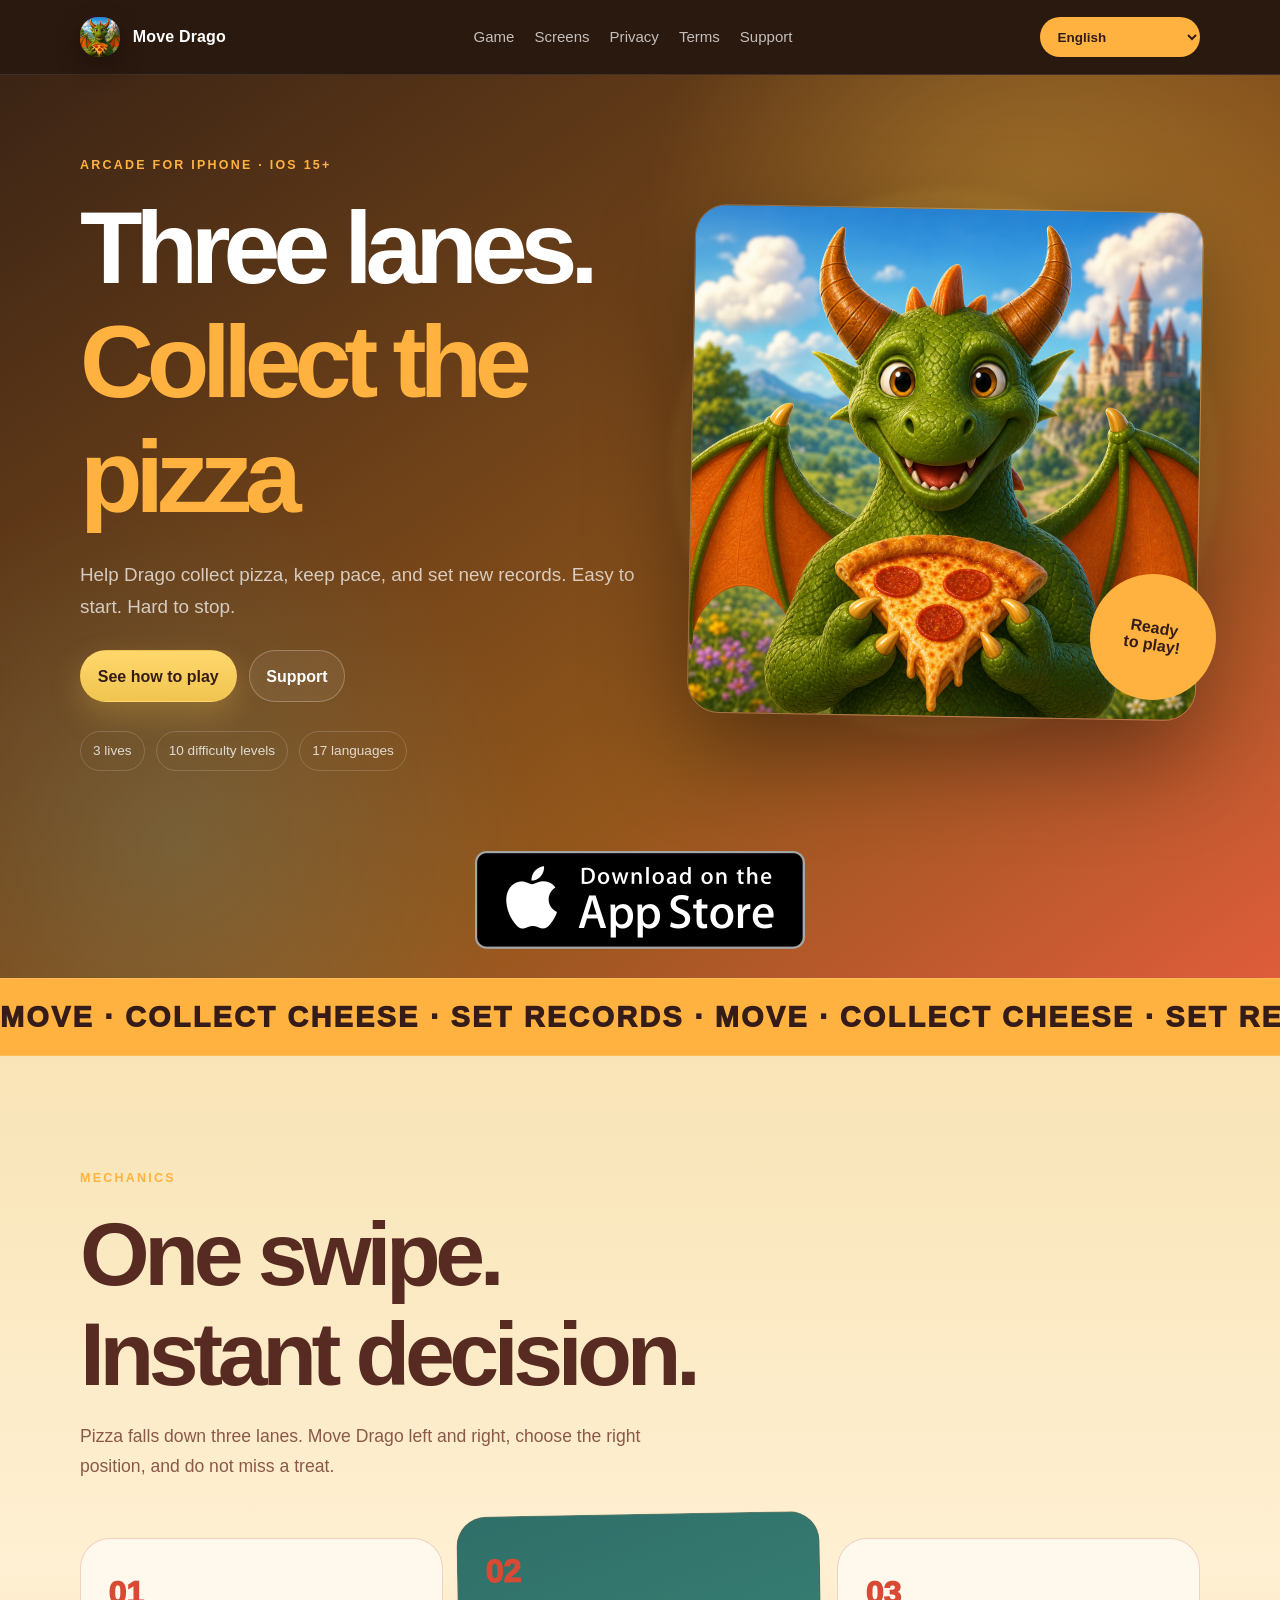
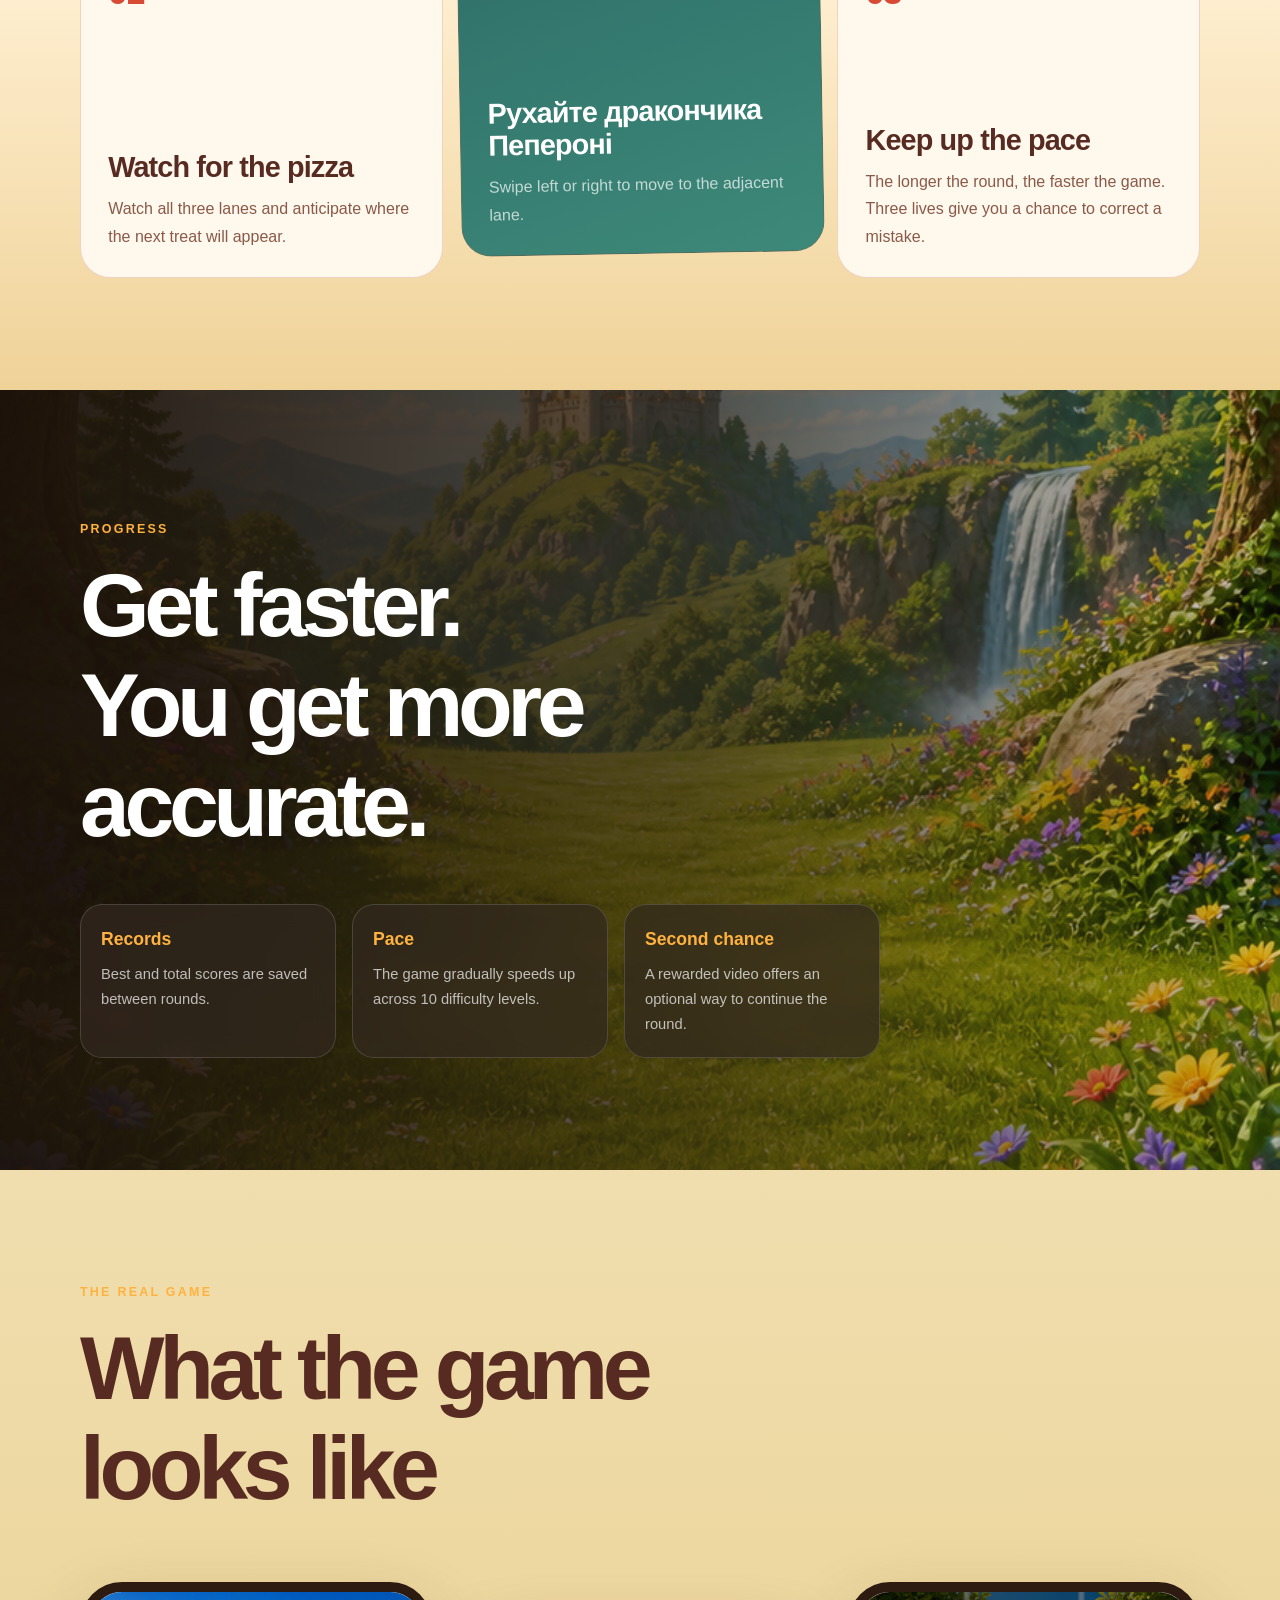
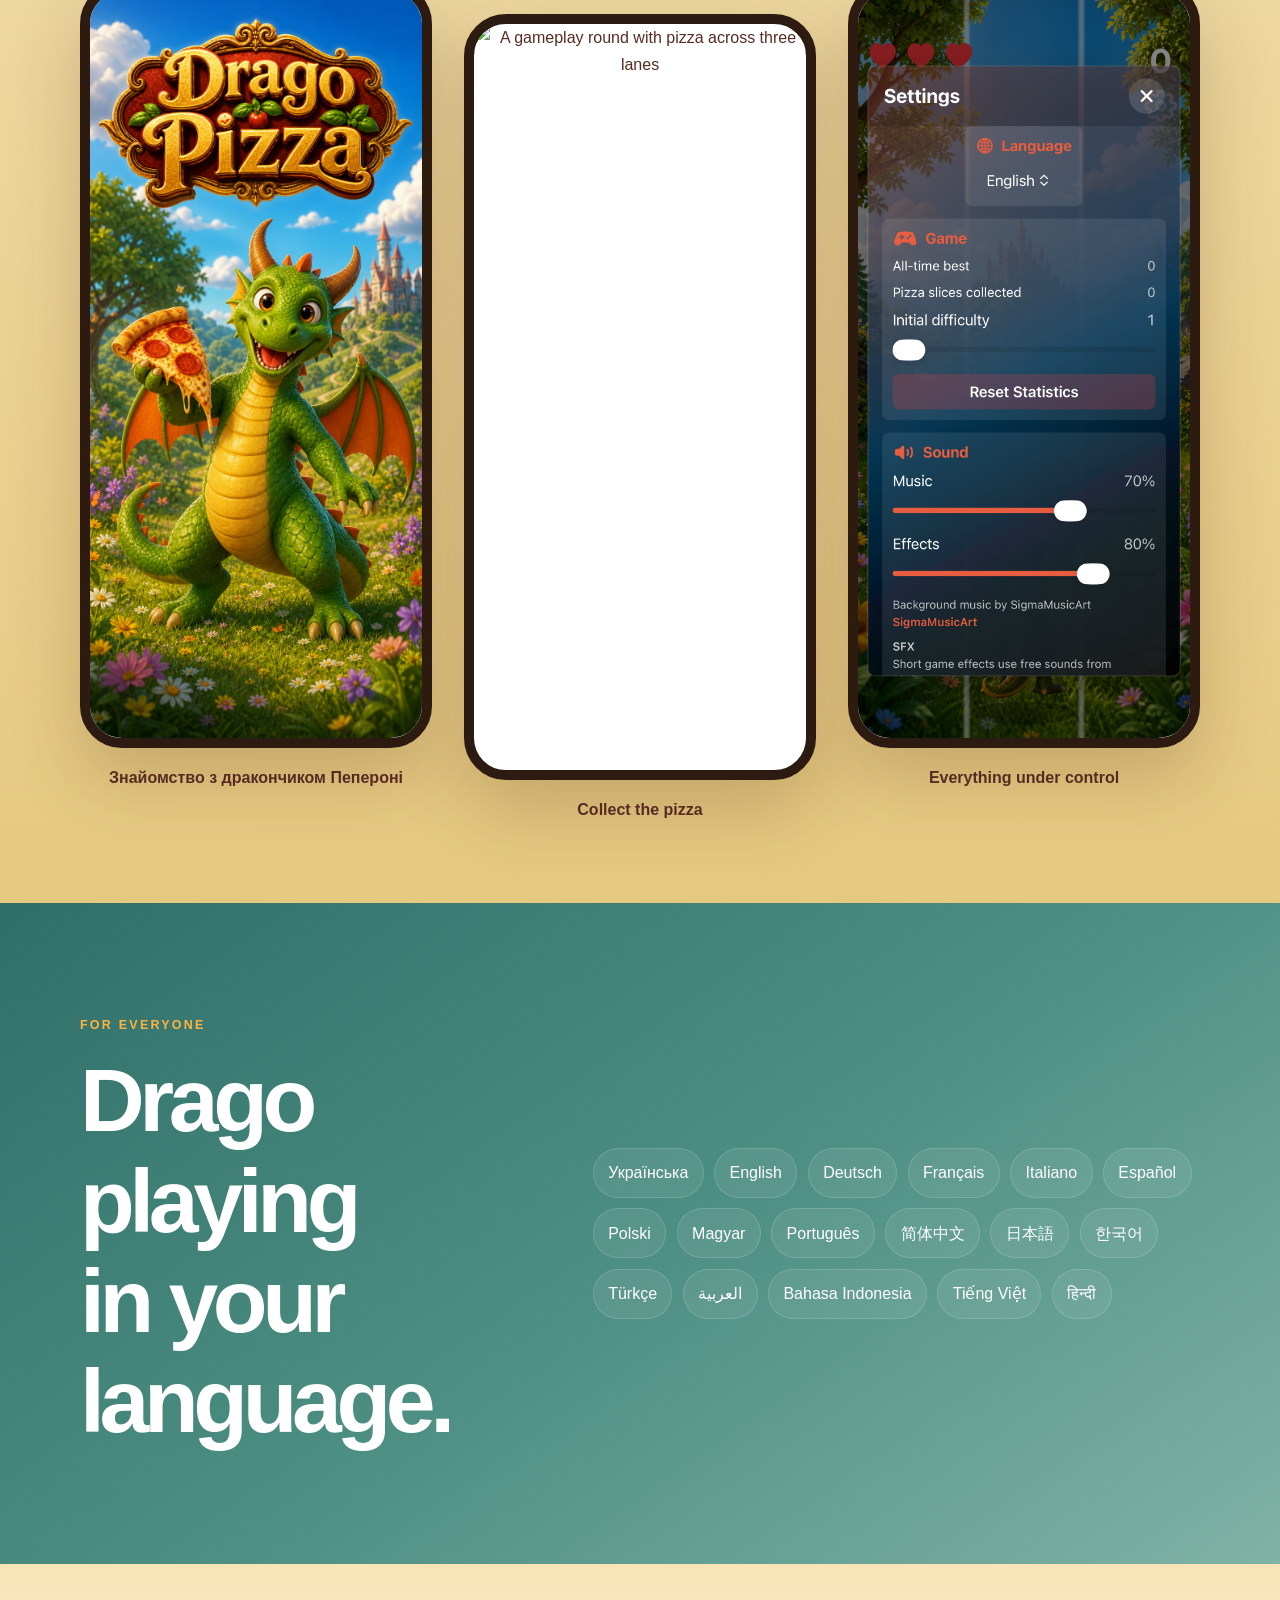
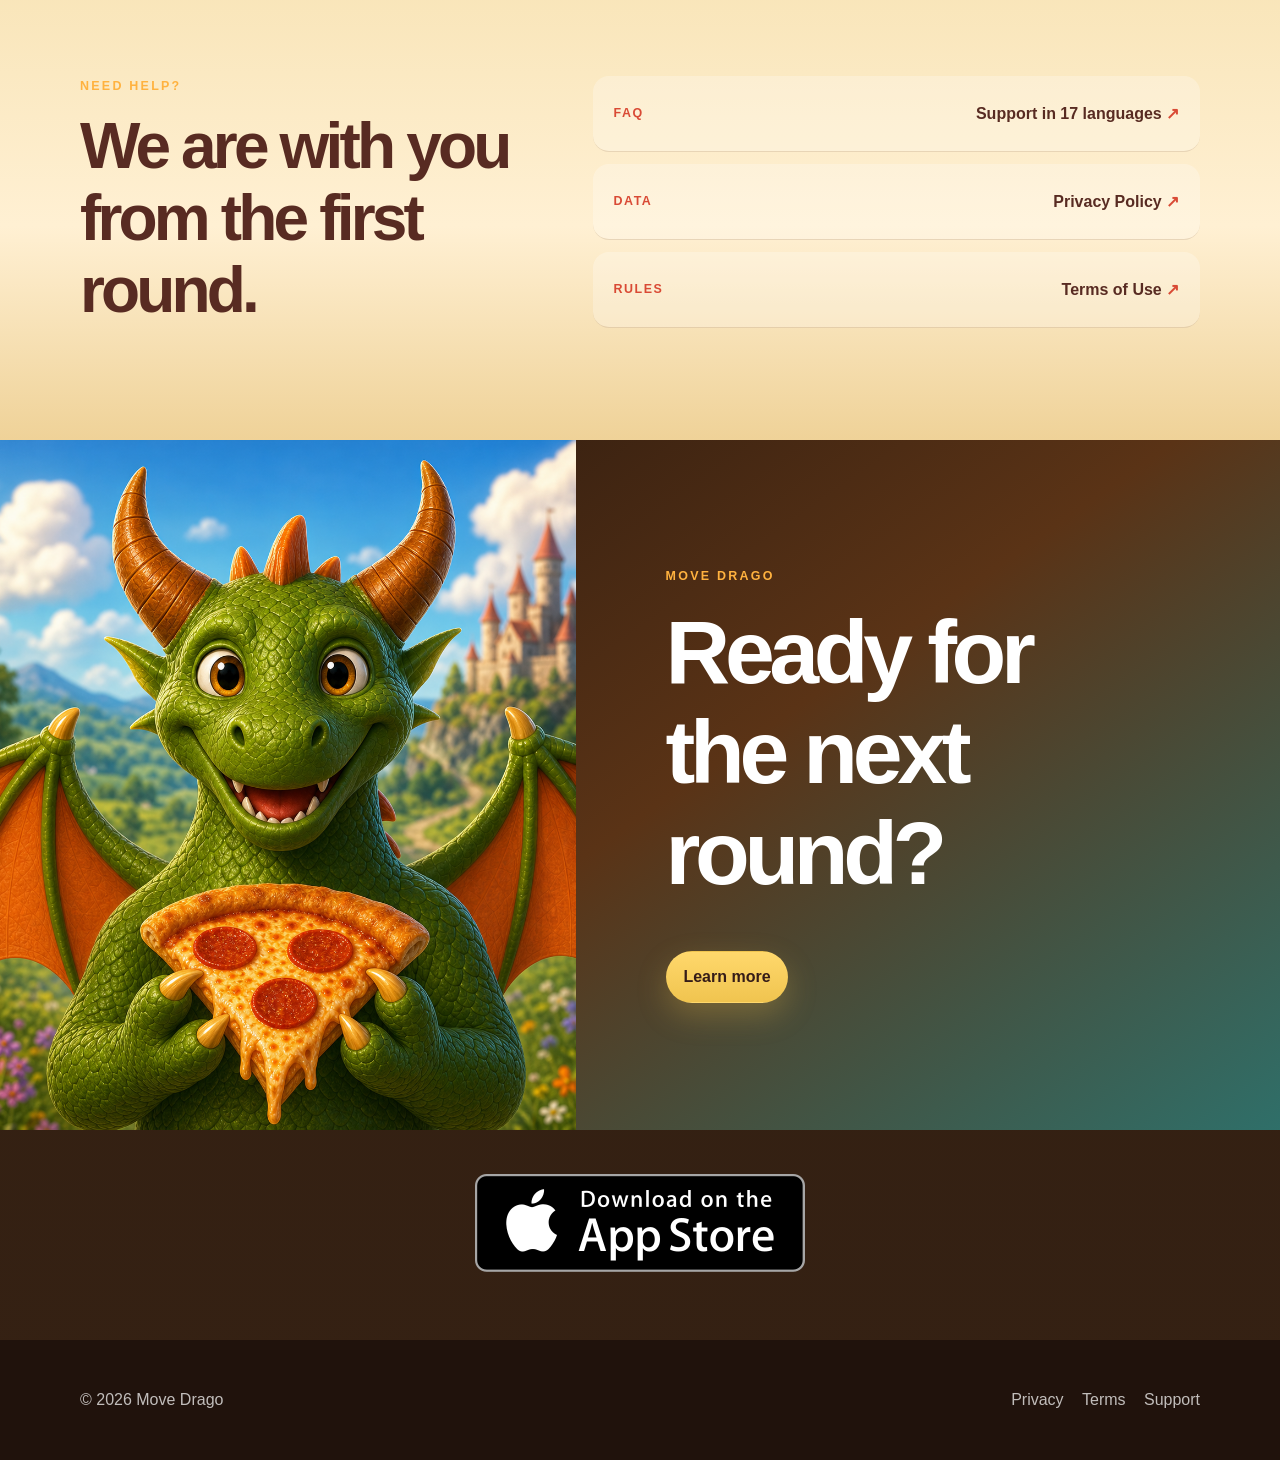
==== commit c2129030: "Refresh localized catalog cache key" ====
--- a/index.html
+++ b/index.html
@@ -138,7 +138,7 @@
   </main>
 
   <footer class="footer"><div class="shell footer-inner"><span>© 2026 <span>Дракончик Пепероні</span></span><div class="footer-links"><a href="privacy.html">Конфіденційність</a><a href="terms.html">Умови</a><a href="support.html">Підтримка</a></div></div></footer>
-  <script src="pageTranslations.js?v=20260728-1" defer></script>
+  <script src="pageTranslations.js?v=20260728-2" defer></script>
   <script src="siteI18n.js?v=20260728-1" defer></script>
   <script src="arcadeCompliance.js?v=20260728-1" defer></script>
 </body>
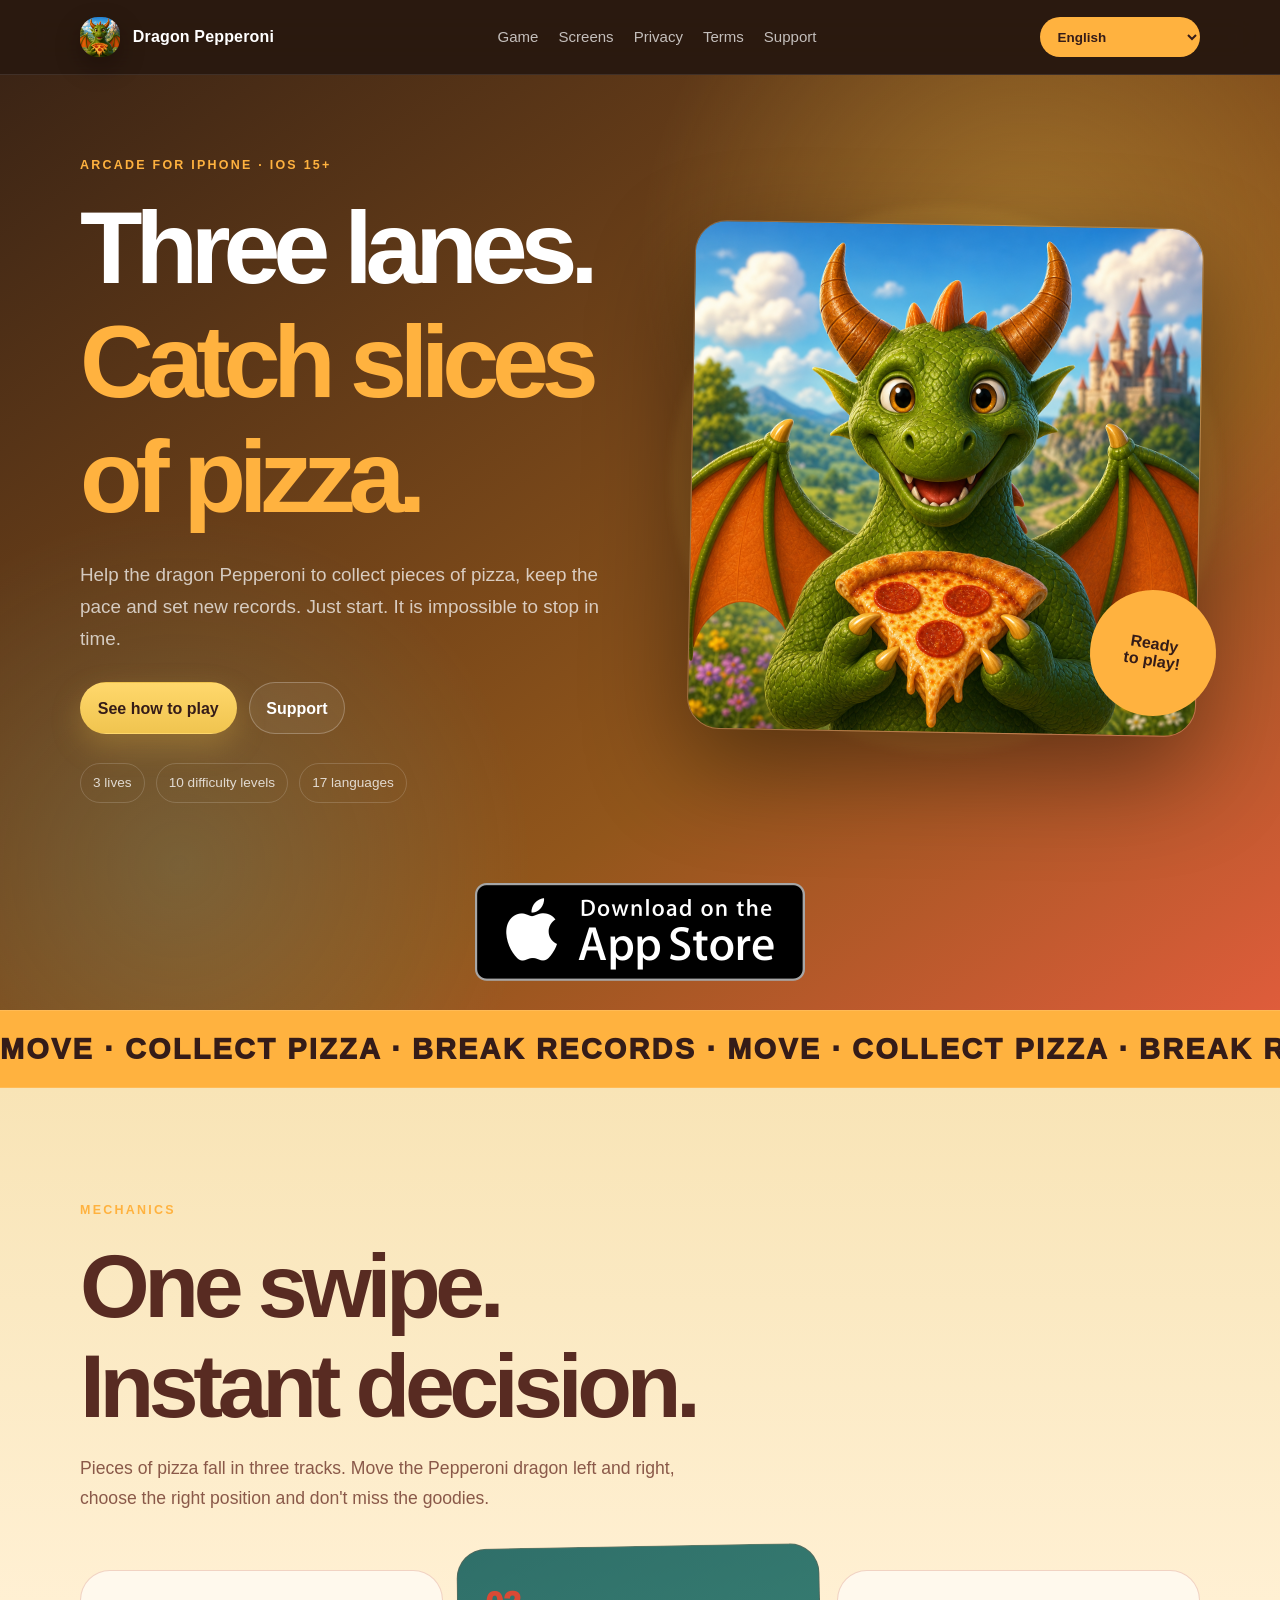
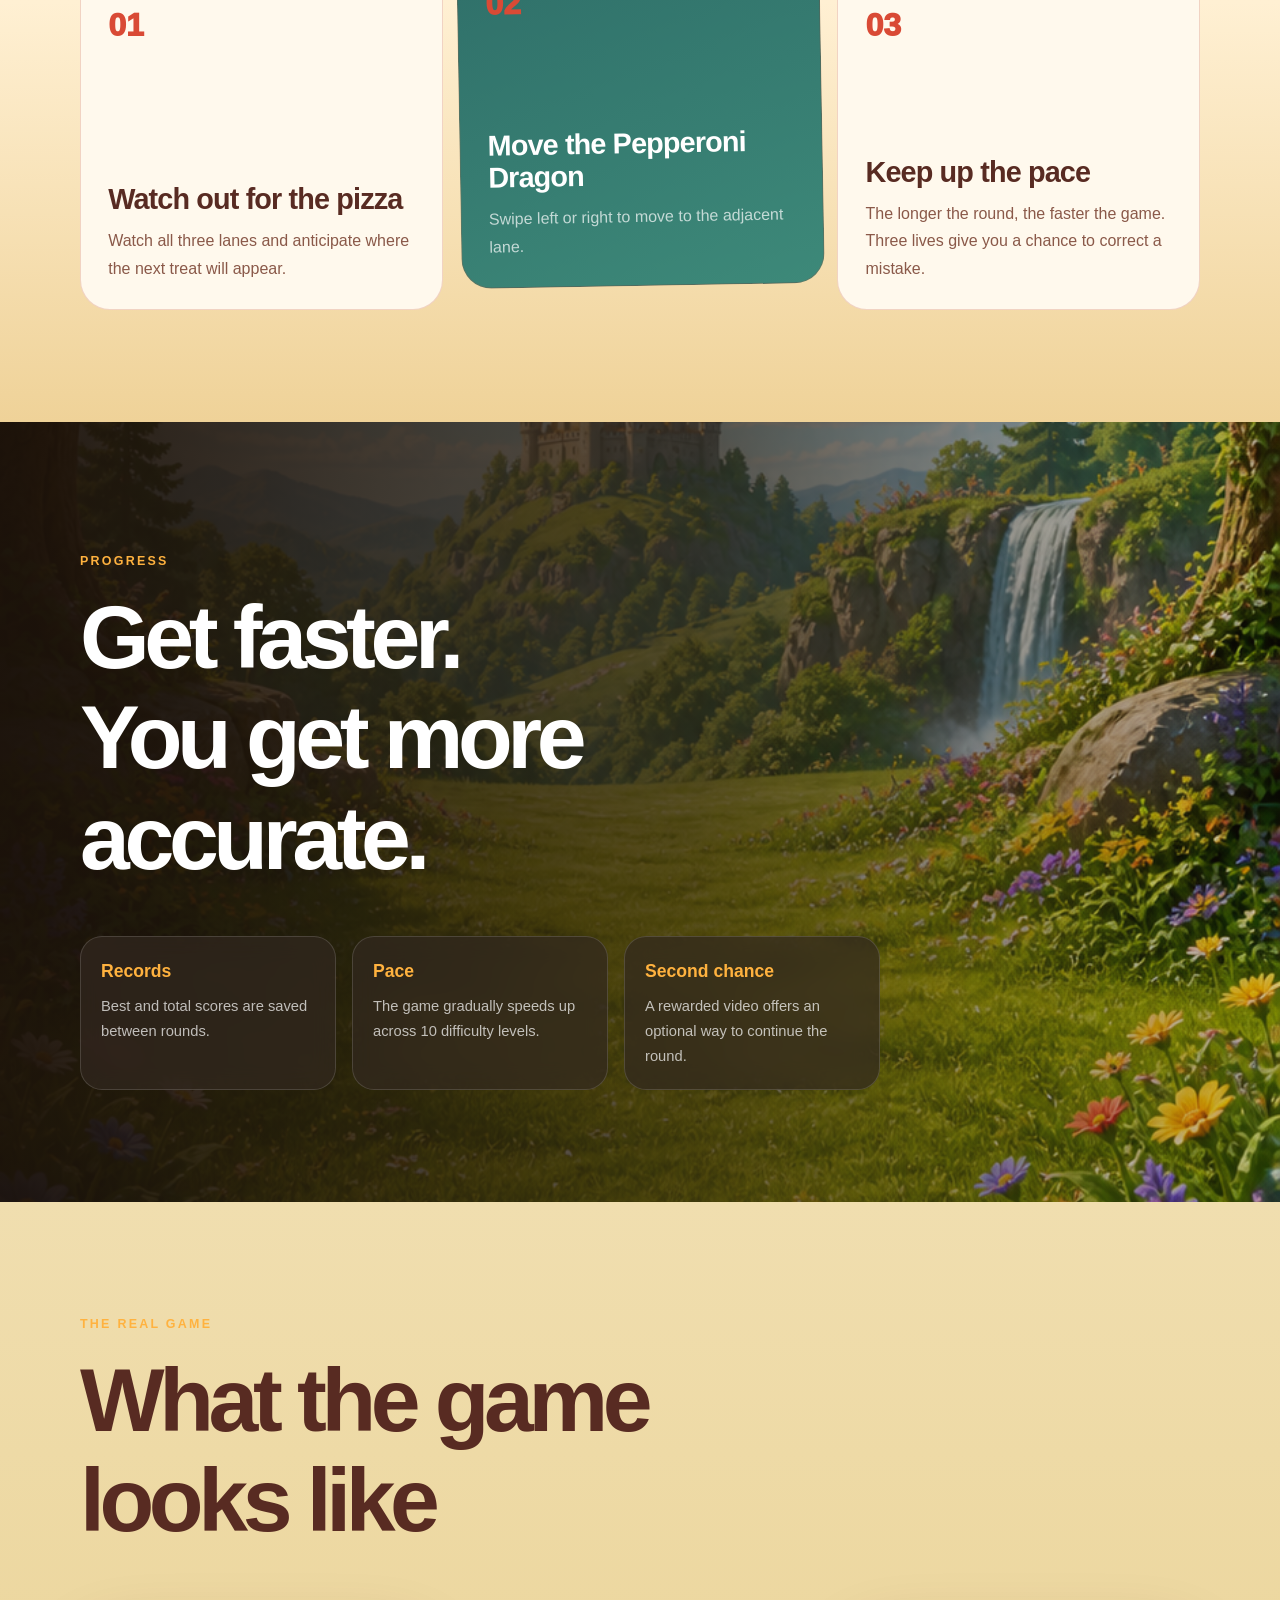
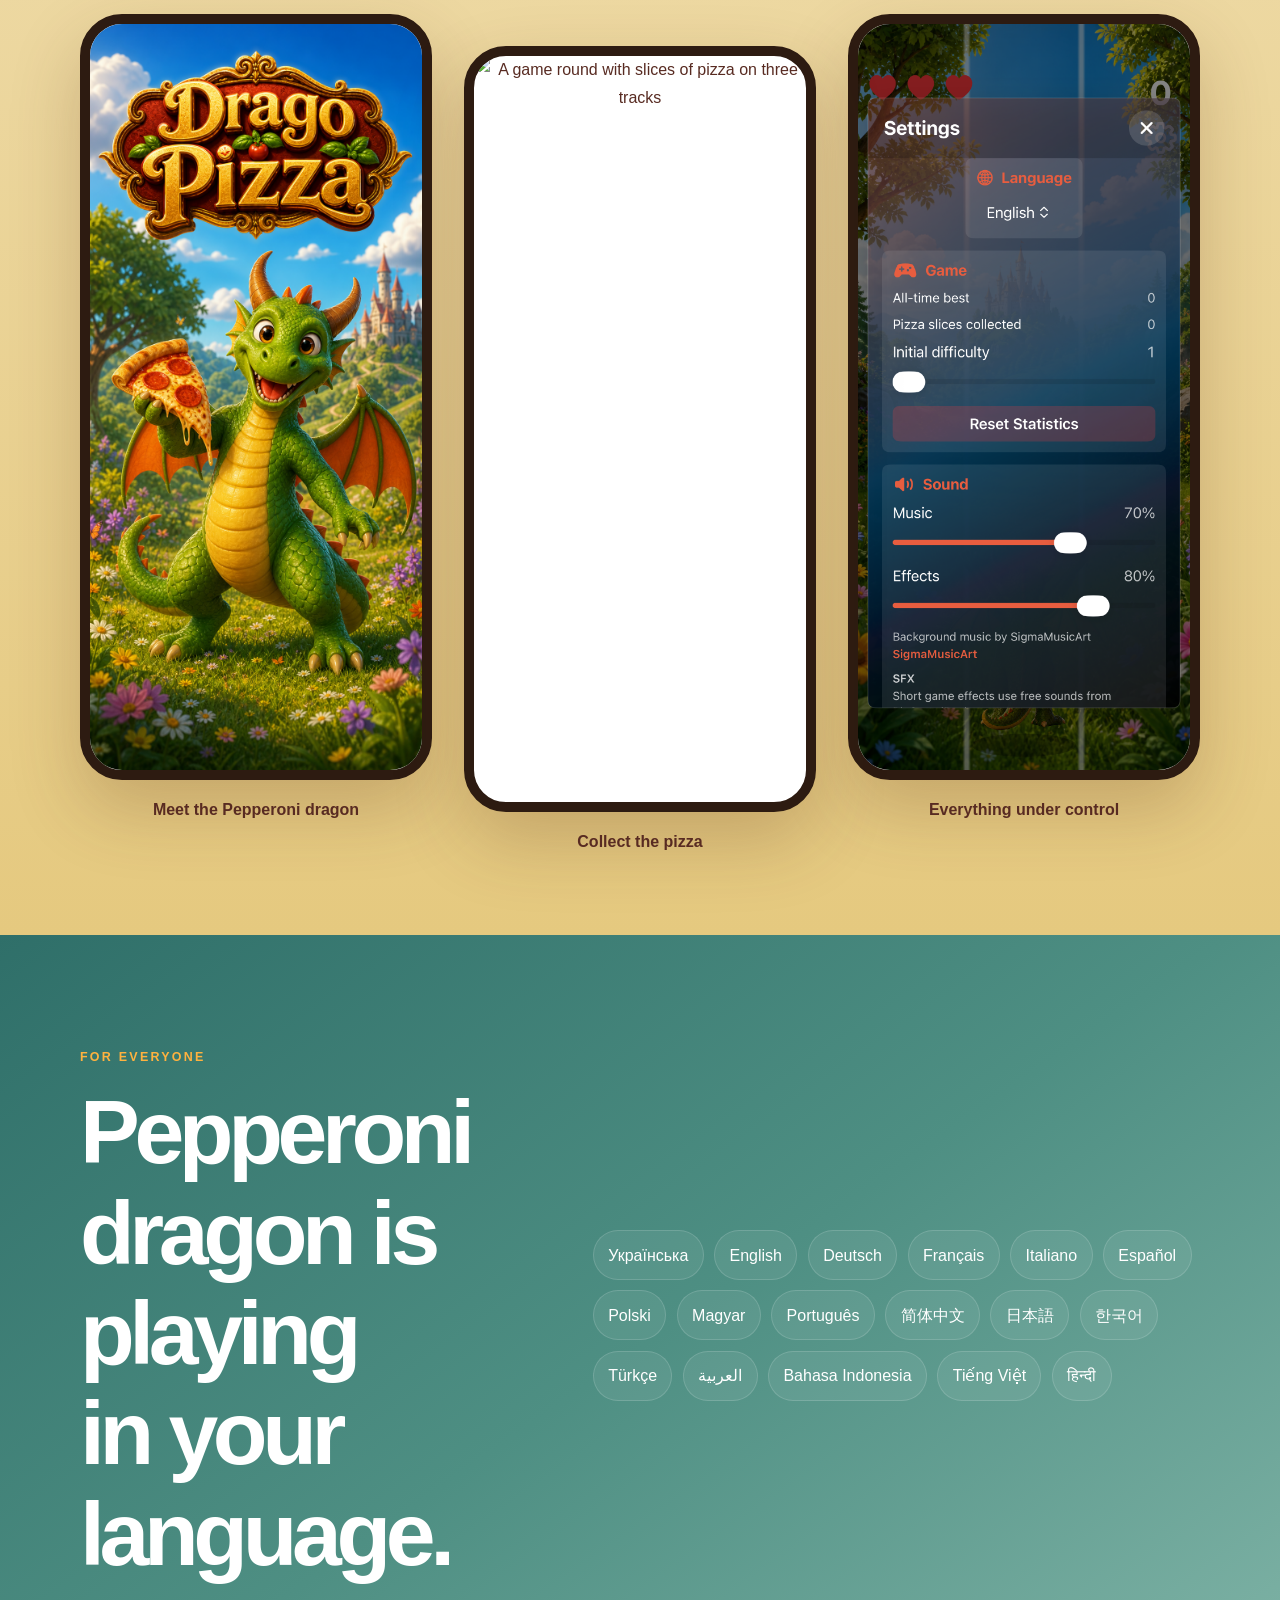
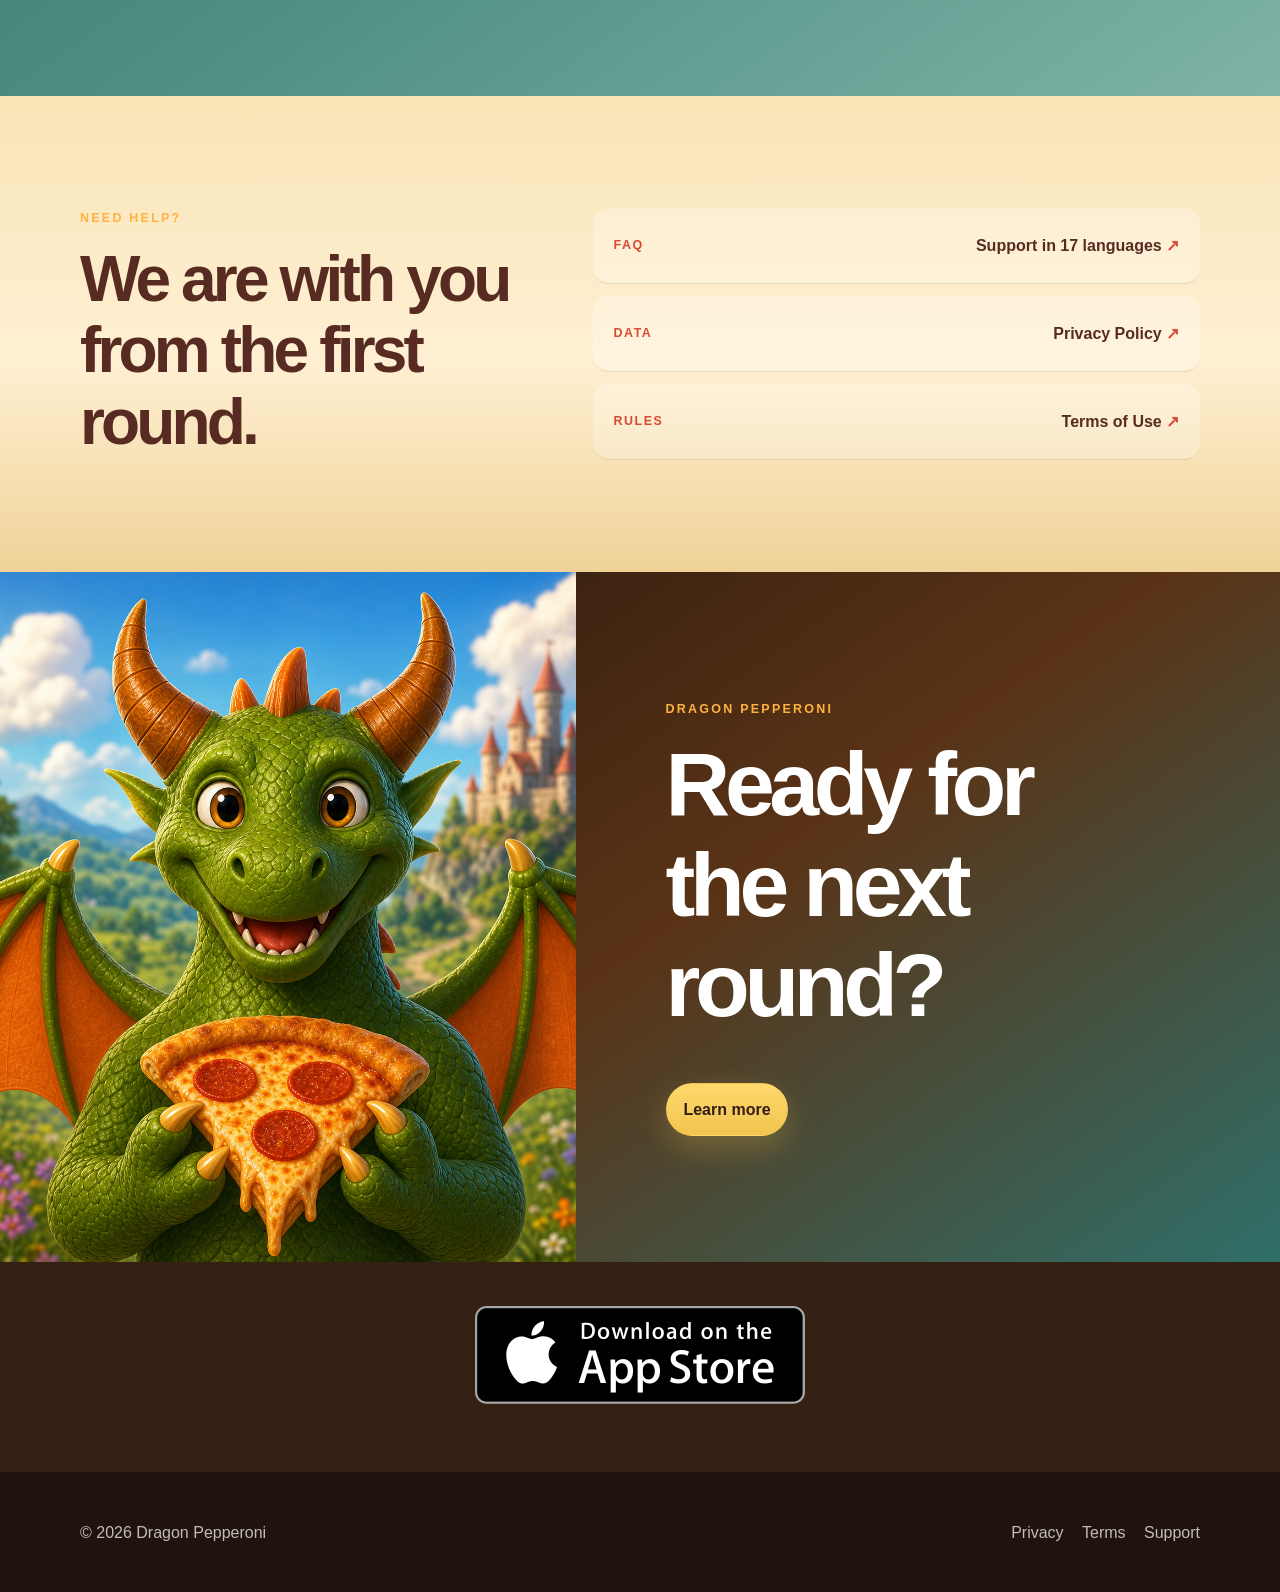
==== commit f3abffdd: "Add exact localized game copy" ====
--- a/index.html
+++ b/index.html
@@ -138,7 +138,7 @@
   </main>
 
   <footer class="footer"><div class="shell footer-inner"><span>© 2026 <span>Дракончик Пепероні</span></span><div class="footer-links"><a href="privacy.html">Конфіденційність</a><a href="terms.html">Умови</a><a href="support.html">Підтримка</a></div></div></footer>
-  <script src="pageTranslations.js?v=20260728-2" defer></script>
+  <script src="pageTranslationsV3.js?v=20260728-4" defer></script>
   <script src="siteI18n.js?v=20260728-1" defer></script>
   <script src="arcadeCompliance.js?v=20260728-1" defer></script>
 </body>
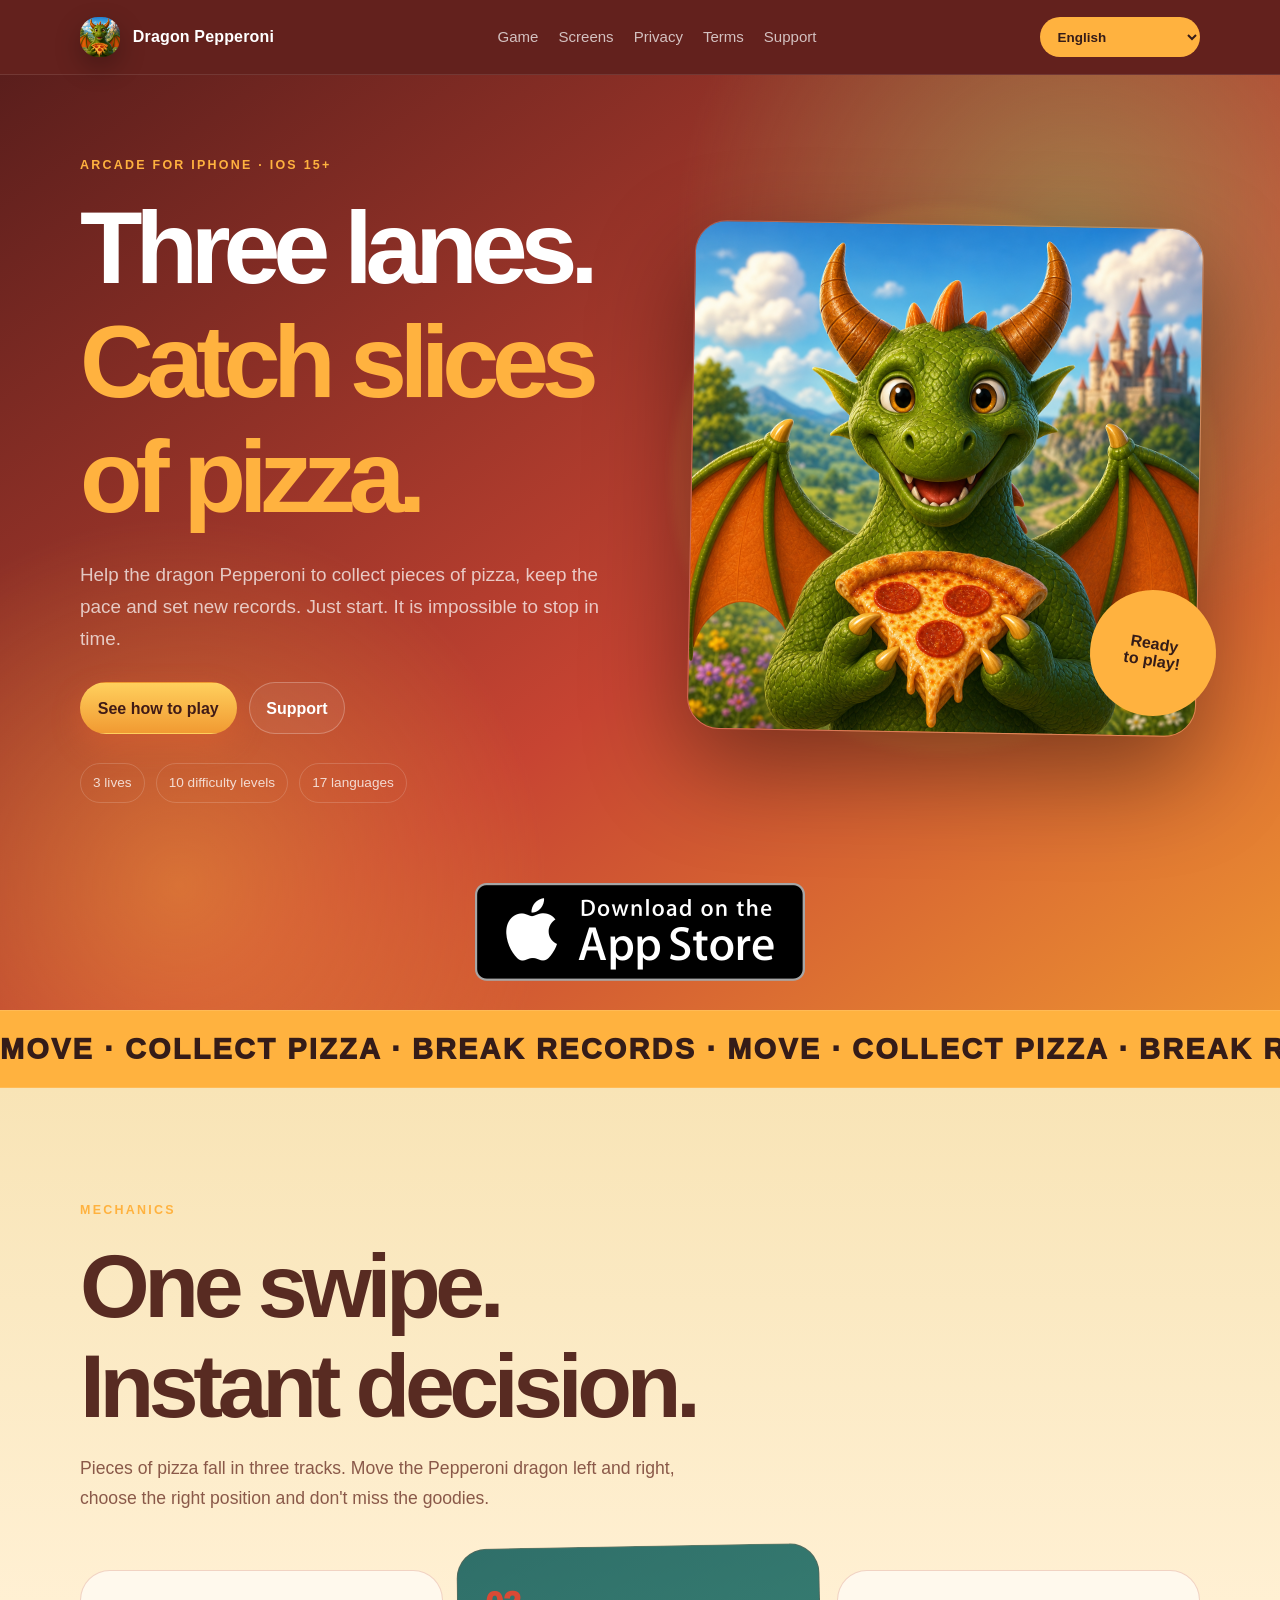
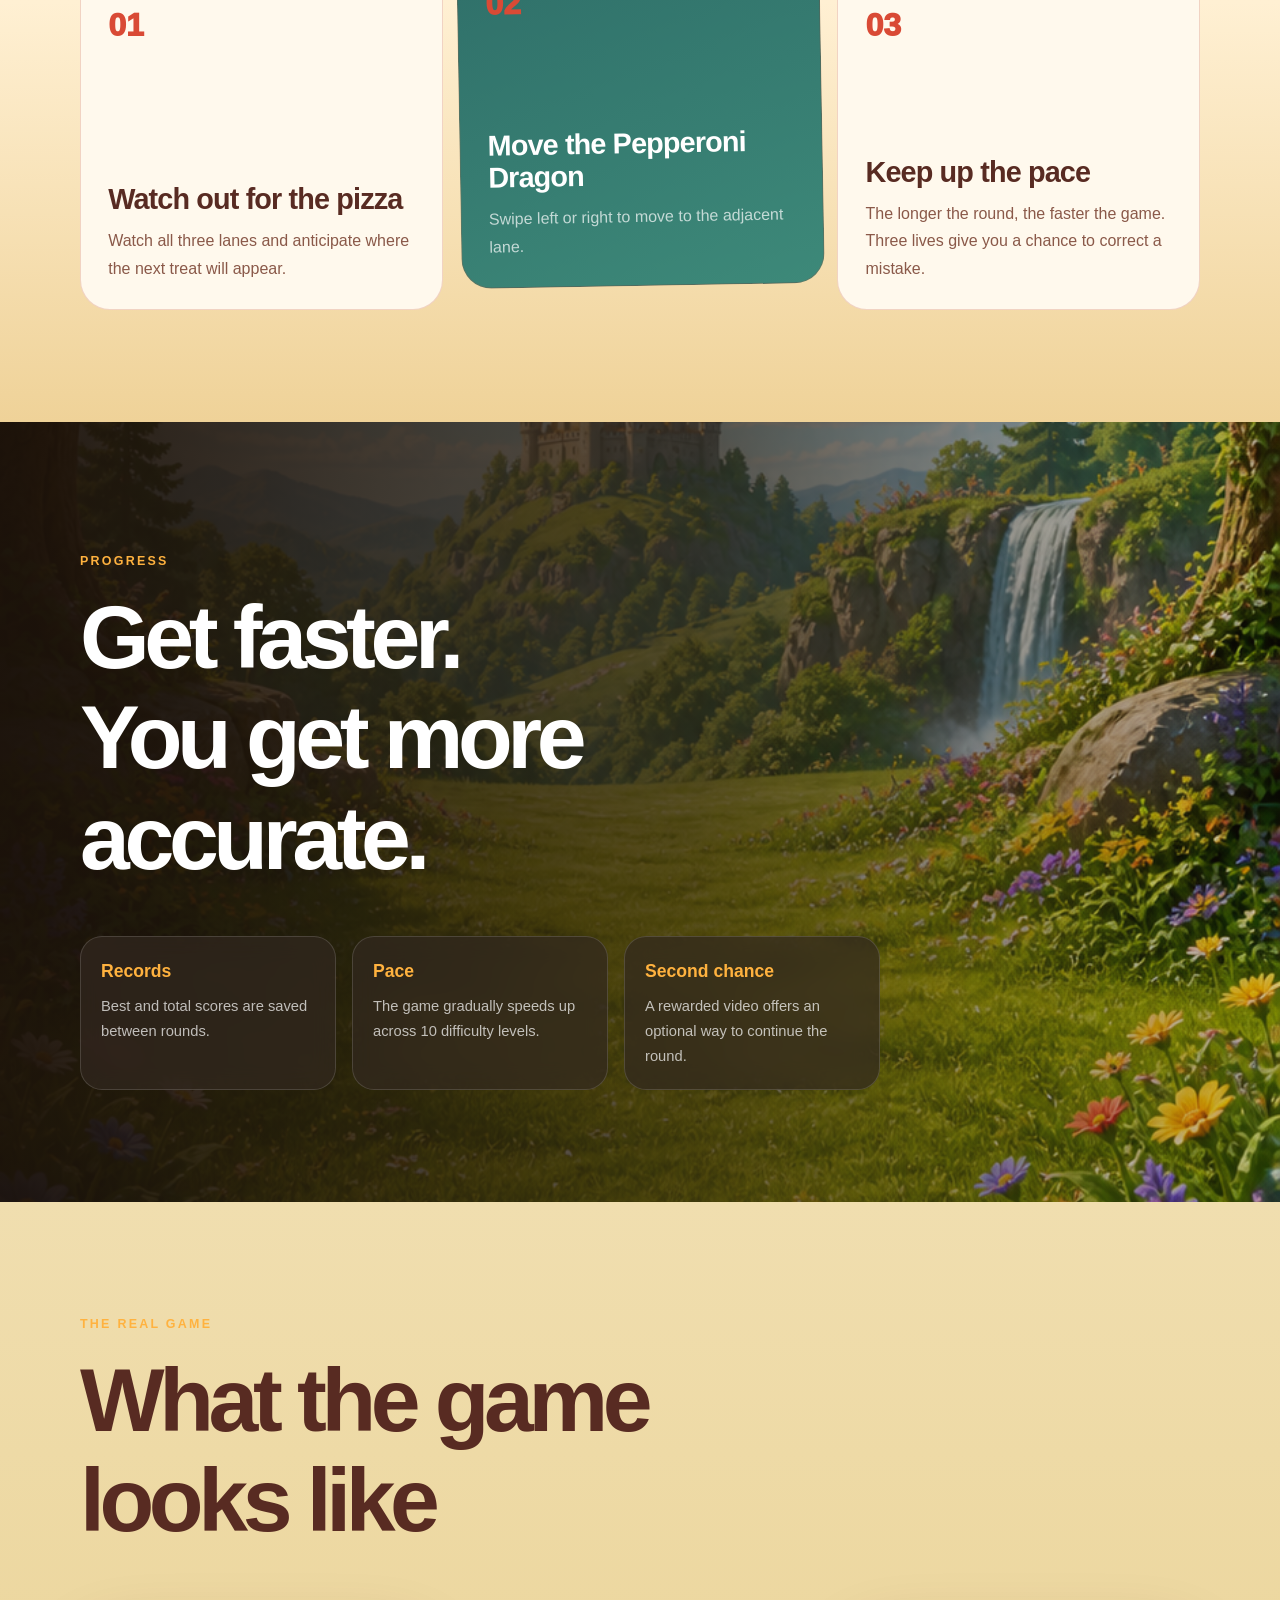
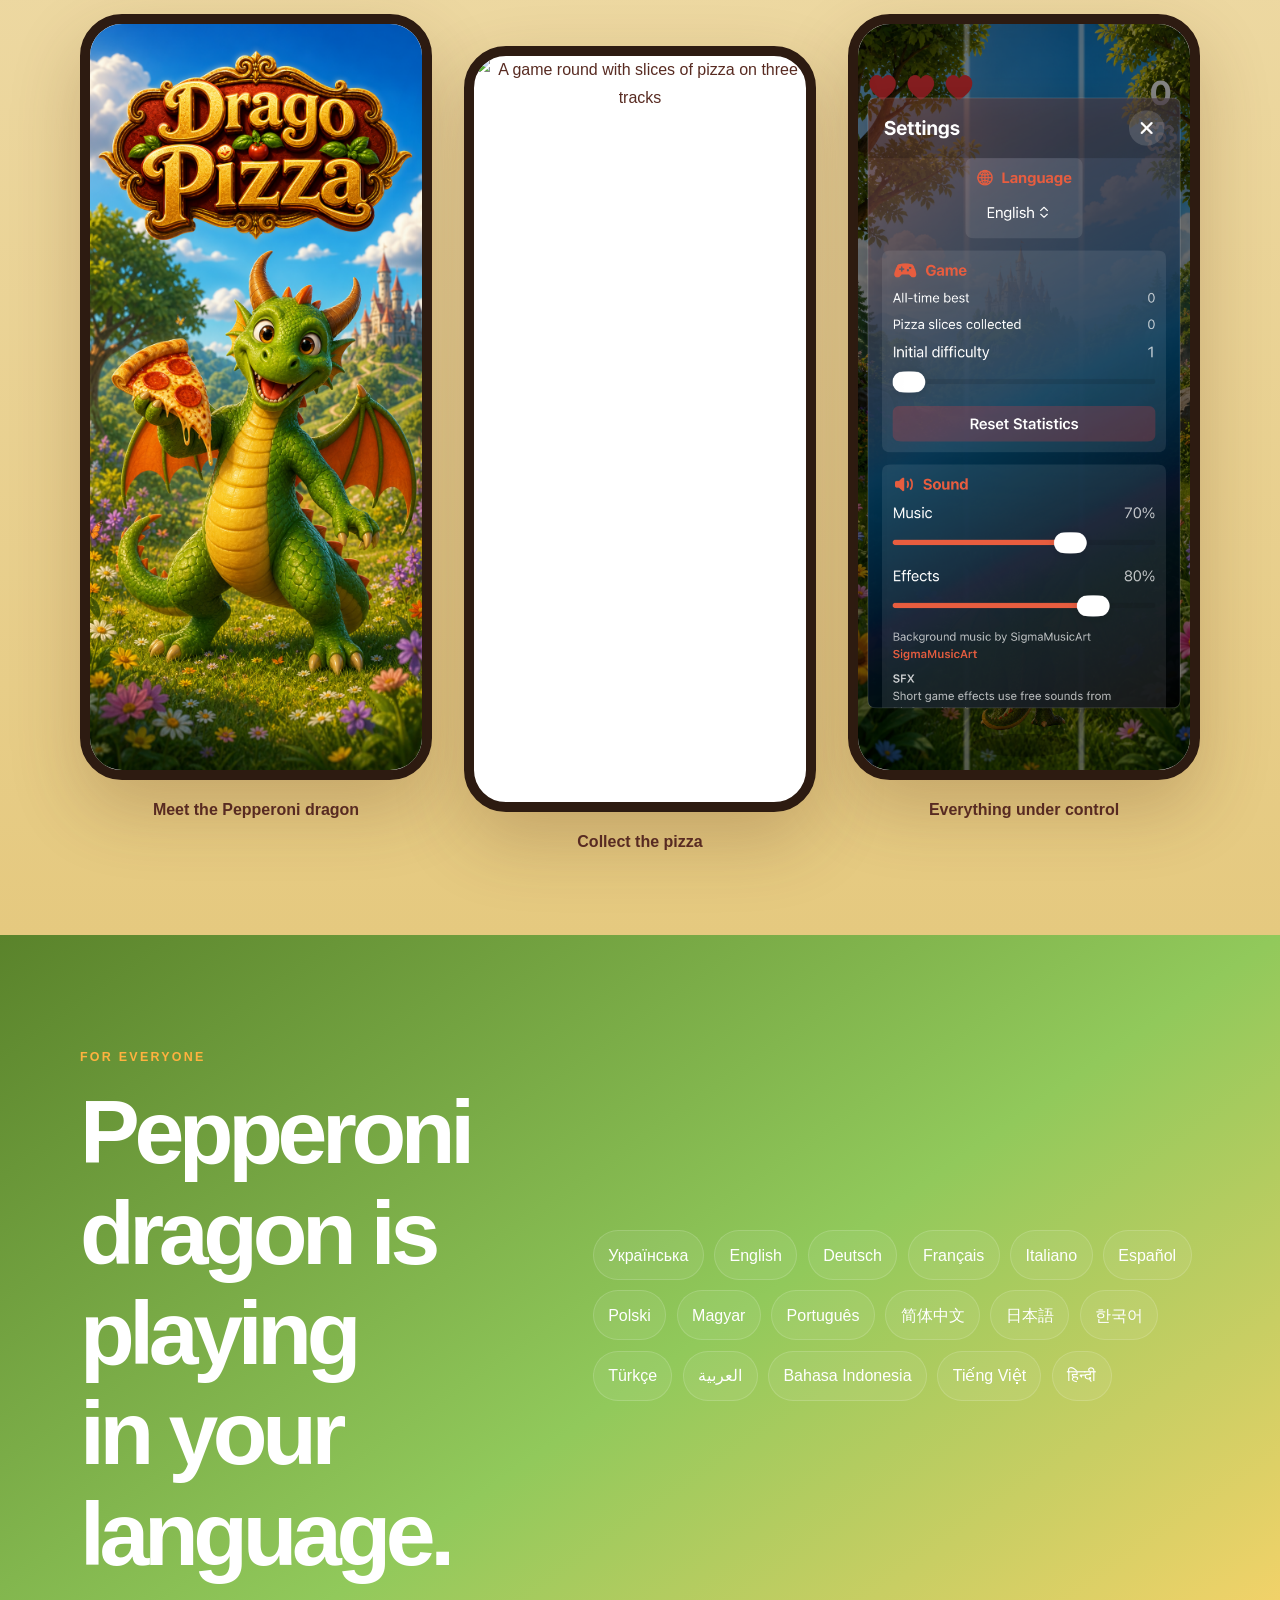
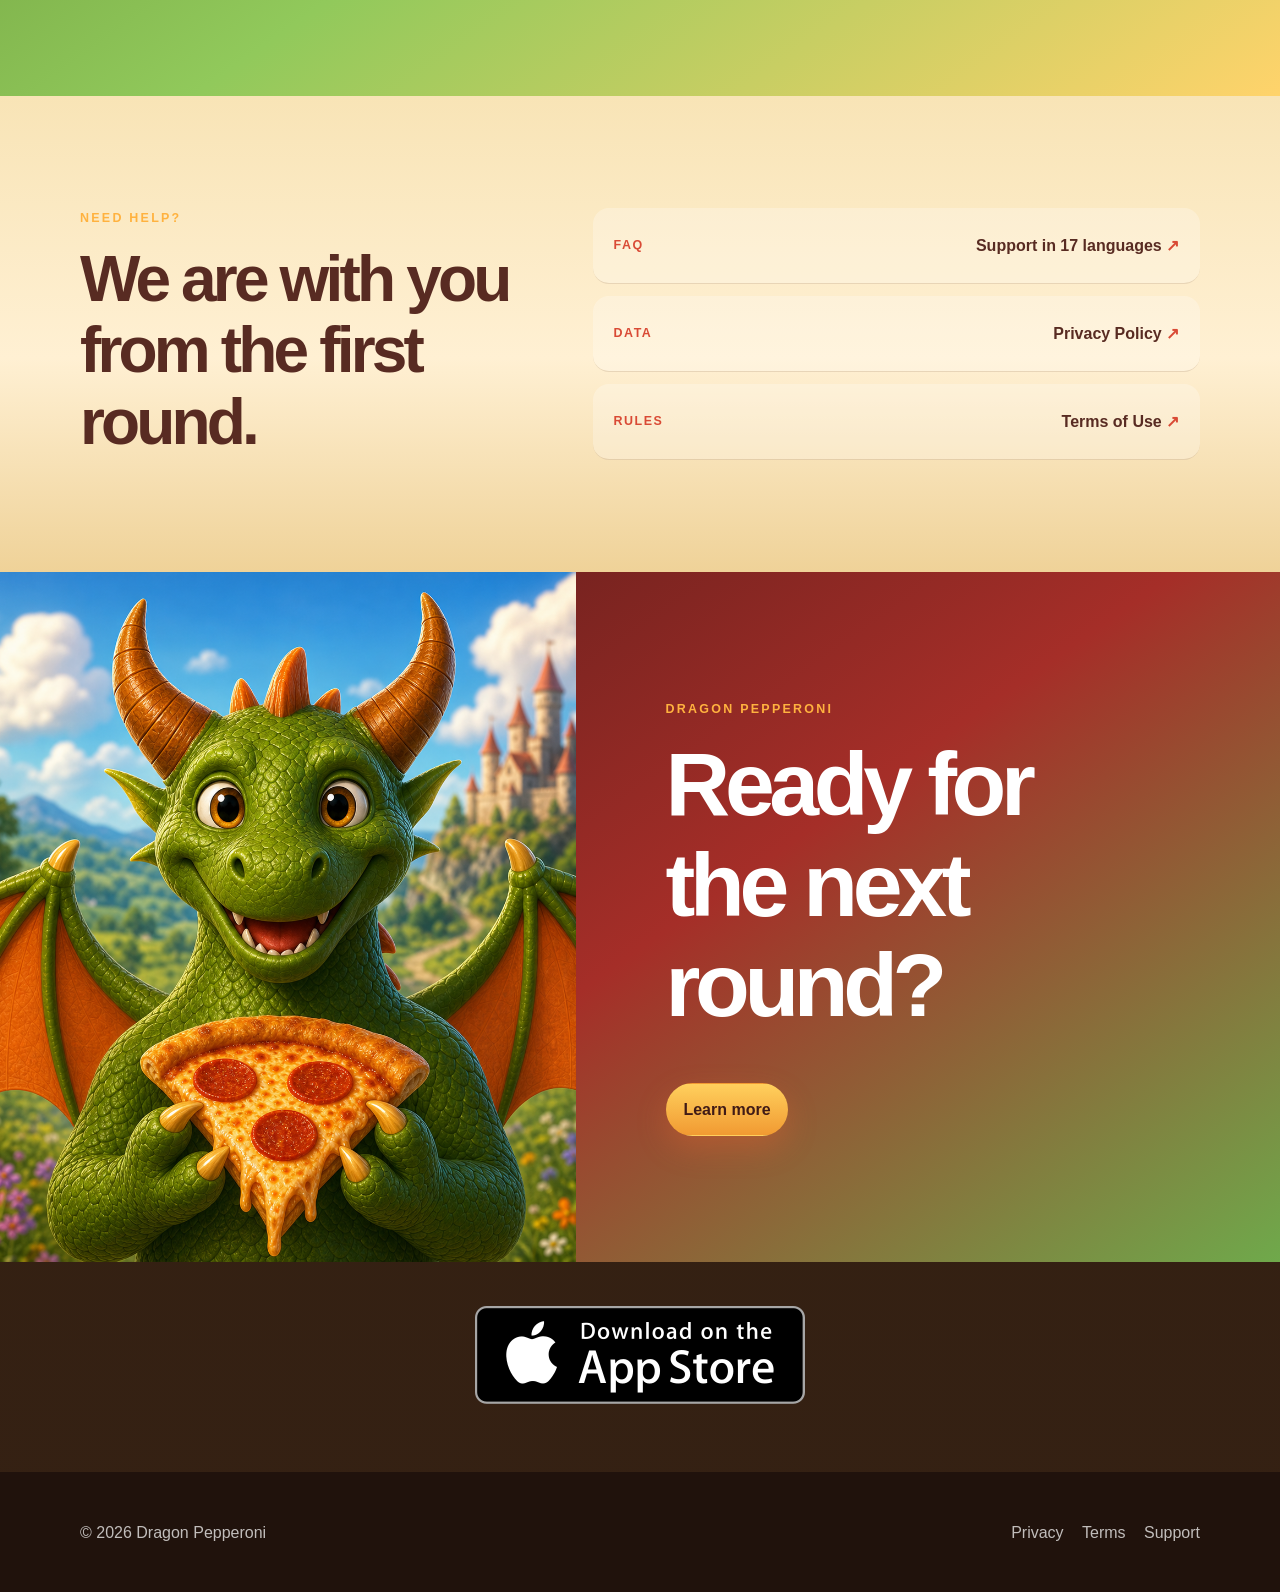
==== commit e5581575: "Refresh themed stylesheet cache key" ====
--- a/index.html
+++ b/index.html
@@ -11,7 +11,7 @@
   <title>Дракончик Пепероні — мобільна аркада</title>
   <link rel="icon" type="image/png" href="images/dragoPizzaIcon.png">
   <link rel="apple-touch-icon" href="images/dragoPizzaIcon.png">
-  <link rel="stylesheet" href="site.css?v=20260728-1">
+  <link rel="stylesheet" href="site.css?v=20260728-5">
 </head>
 <body class="home">
   <a class="skip-link" href="#main">Перейти до вмісту</a>
--- a/site.css
+++ b/site.css
@@ -1065,6 +1065,13 @@
   margin-top: 3rem;
 }
 
+.topbar,
+.home .topbar { background: rgba(104, 35, 31, .94); }
+.button.primary { color: #401B16; background: linear-gradient(180deg, #FFD05D, #F19A32); box-shadow: 0 12px 30px rgba(241, 106, 49, .32); }
+.game-hero { background: radial-gradient(circle at 84% 16%, rgba(141, 203, 108, .45), transparent 25rem), radial-gradient(circle at 14% 80%, rgba(255, 178, 63, .44), transparent 23rem), linear-gradient(145deg, #5A1E1C, #C74432 55%, #F19A32); }
+.languages-band { background: linear-gradient(145deg, #5A832B, #91C95B 54%, #FFD36B); }
+.final-game-cta { background: linear-gradient(145deg, #4E1918, #A52E28 52%, #6FA94B); }
+
 @media (max-width: 900px) {
   .game-hero-grid,
   .section-heading.wide,
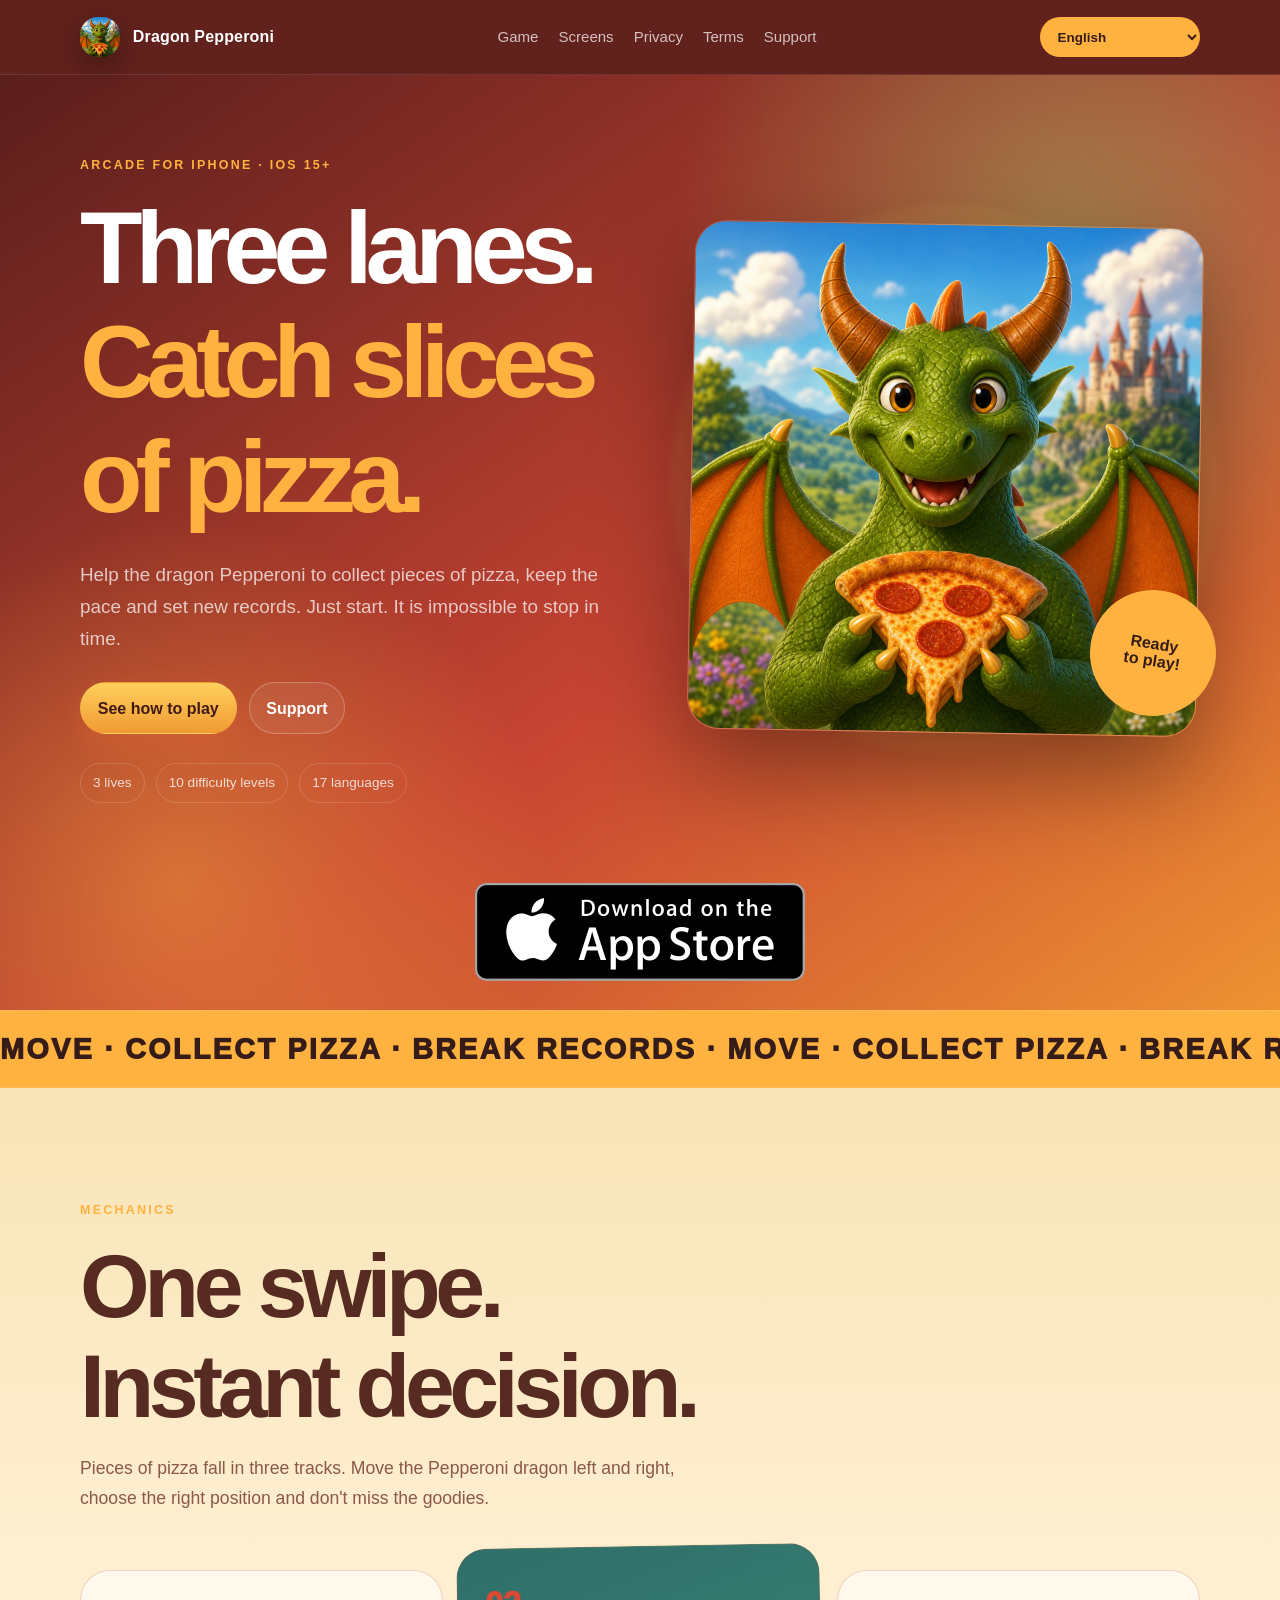
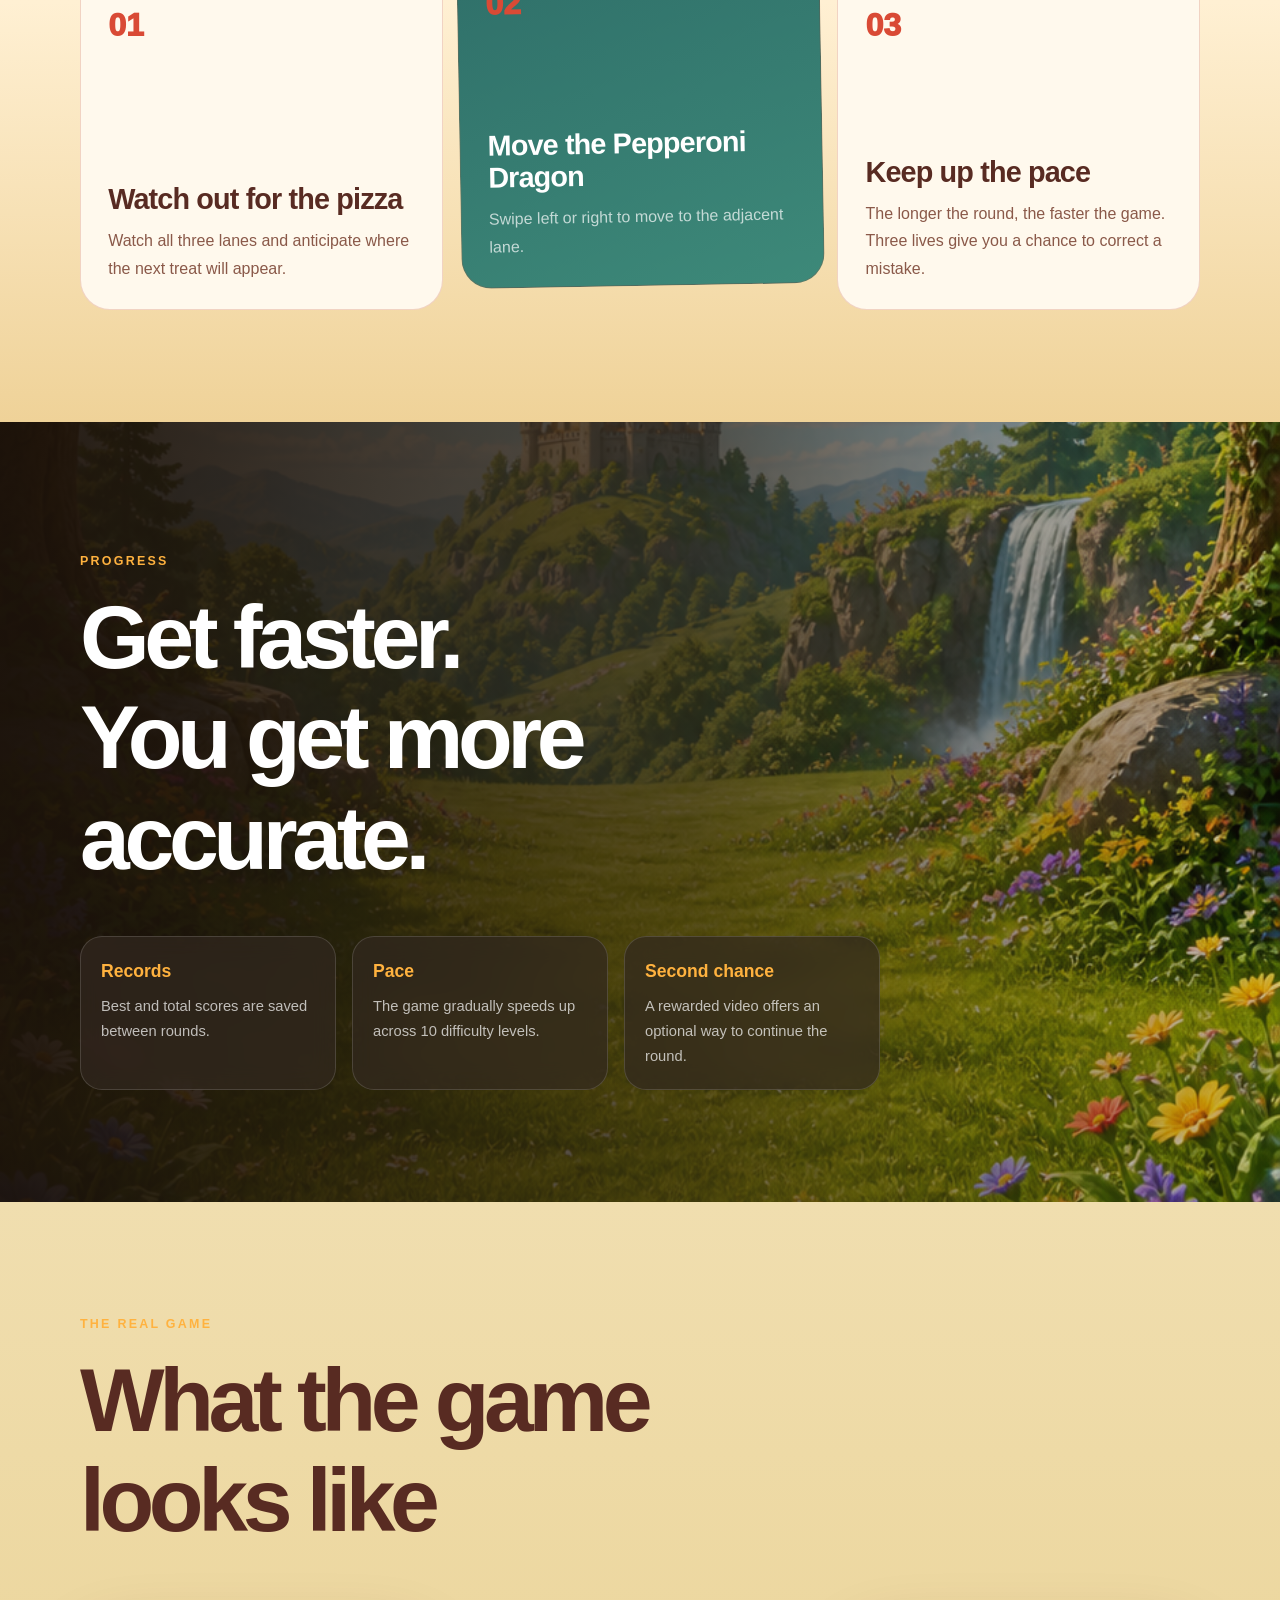
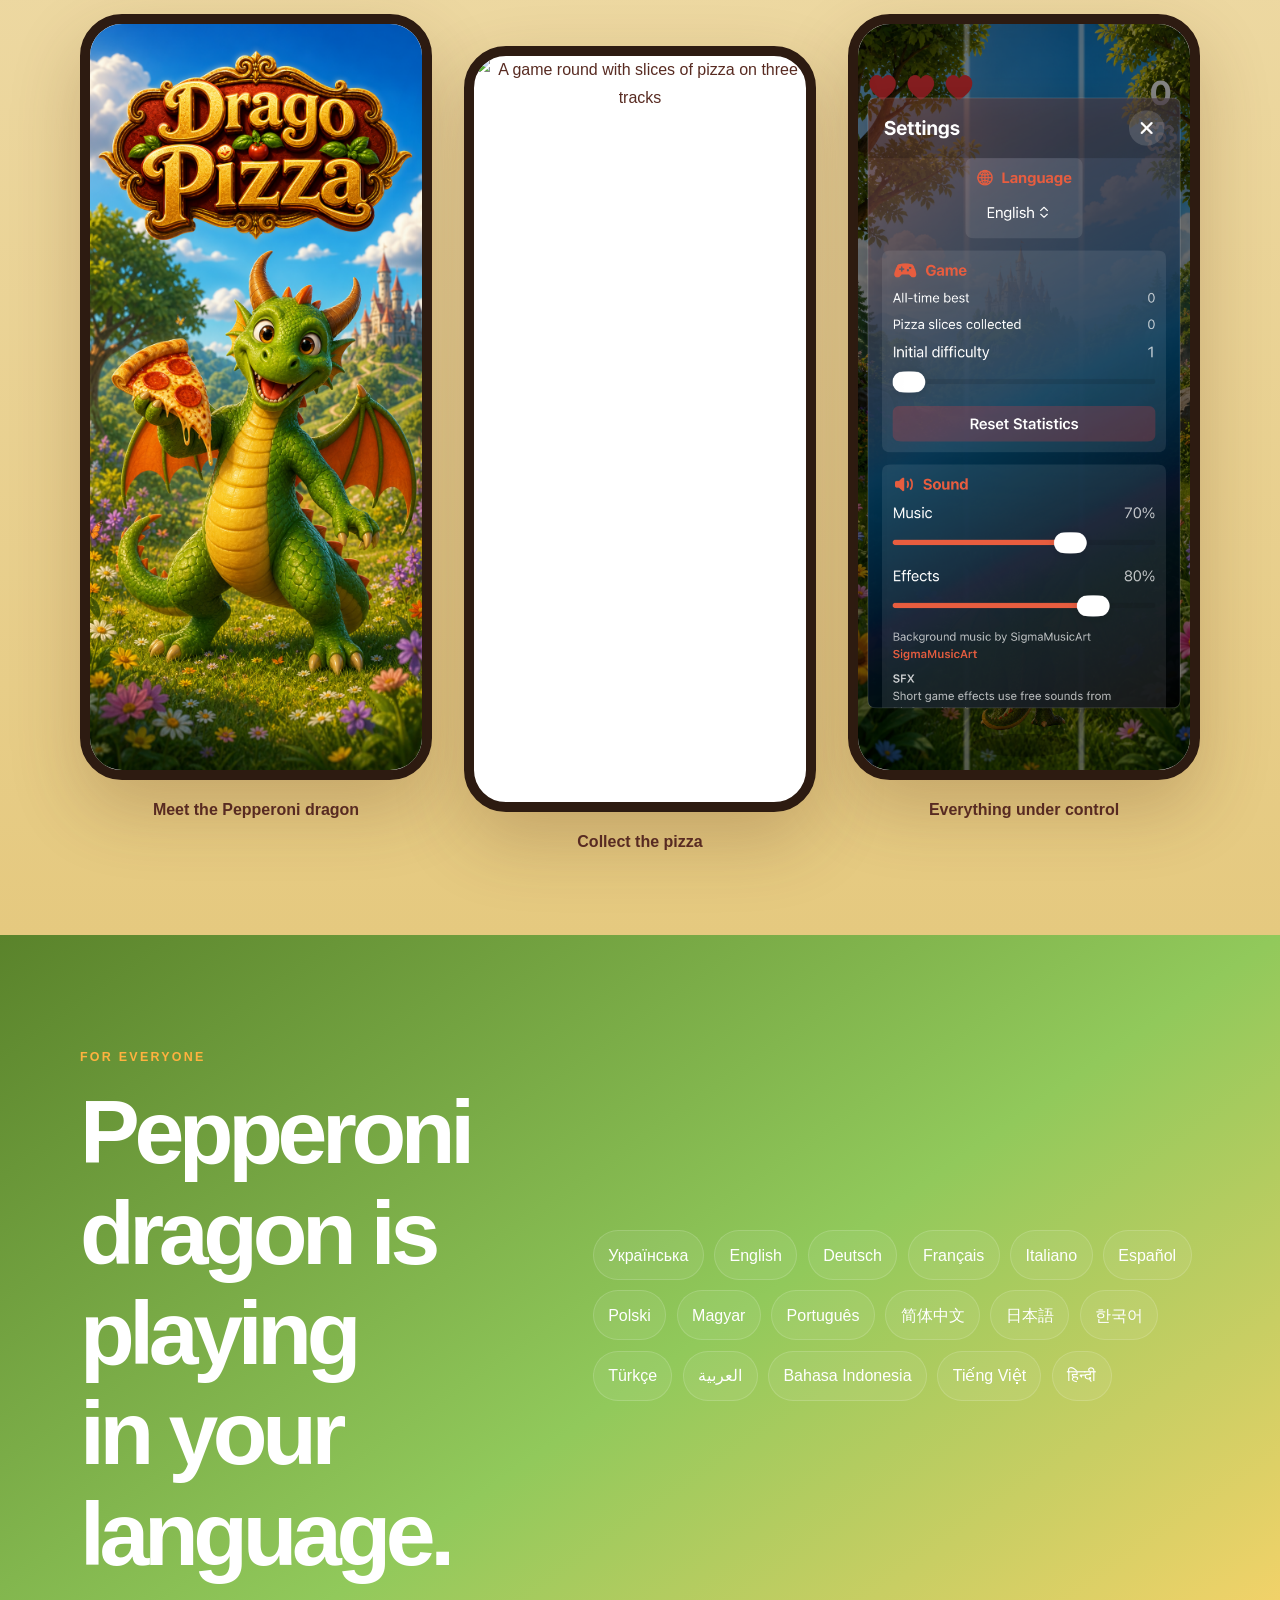
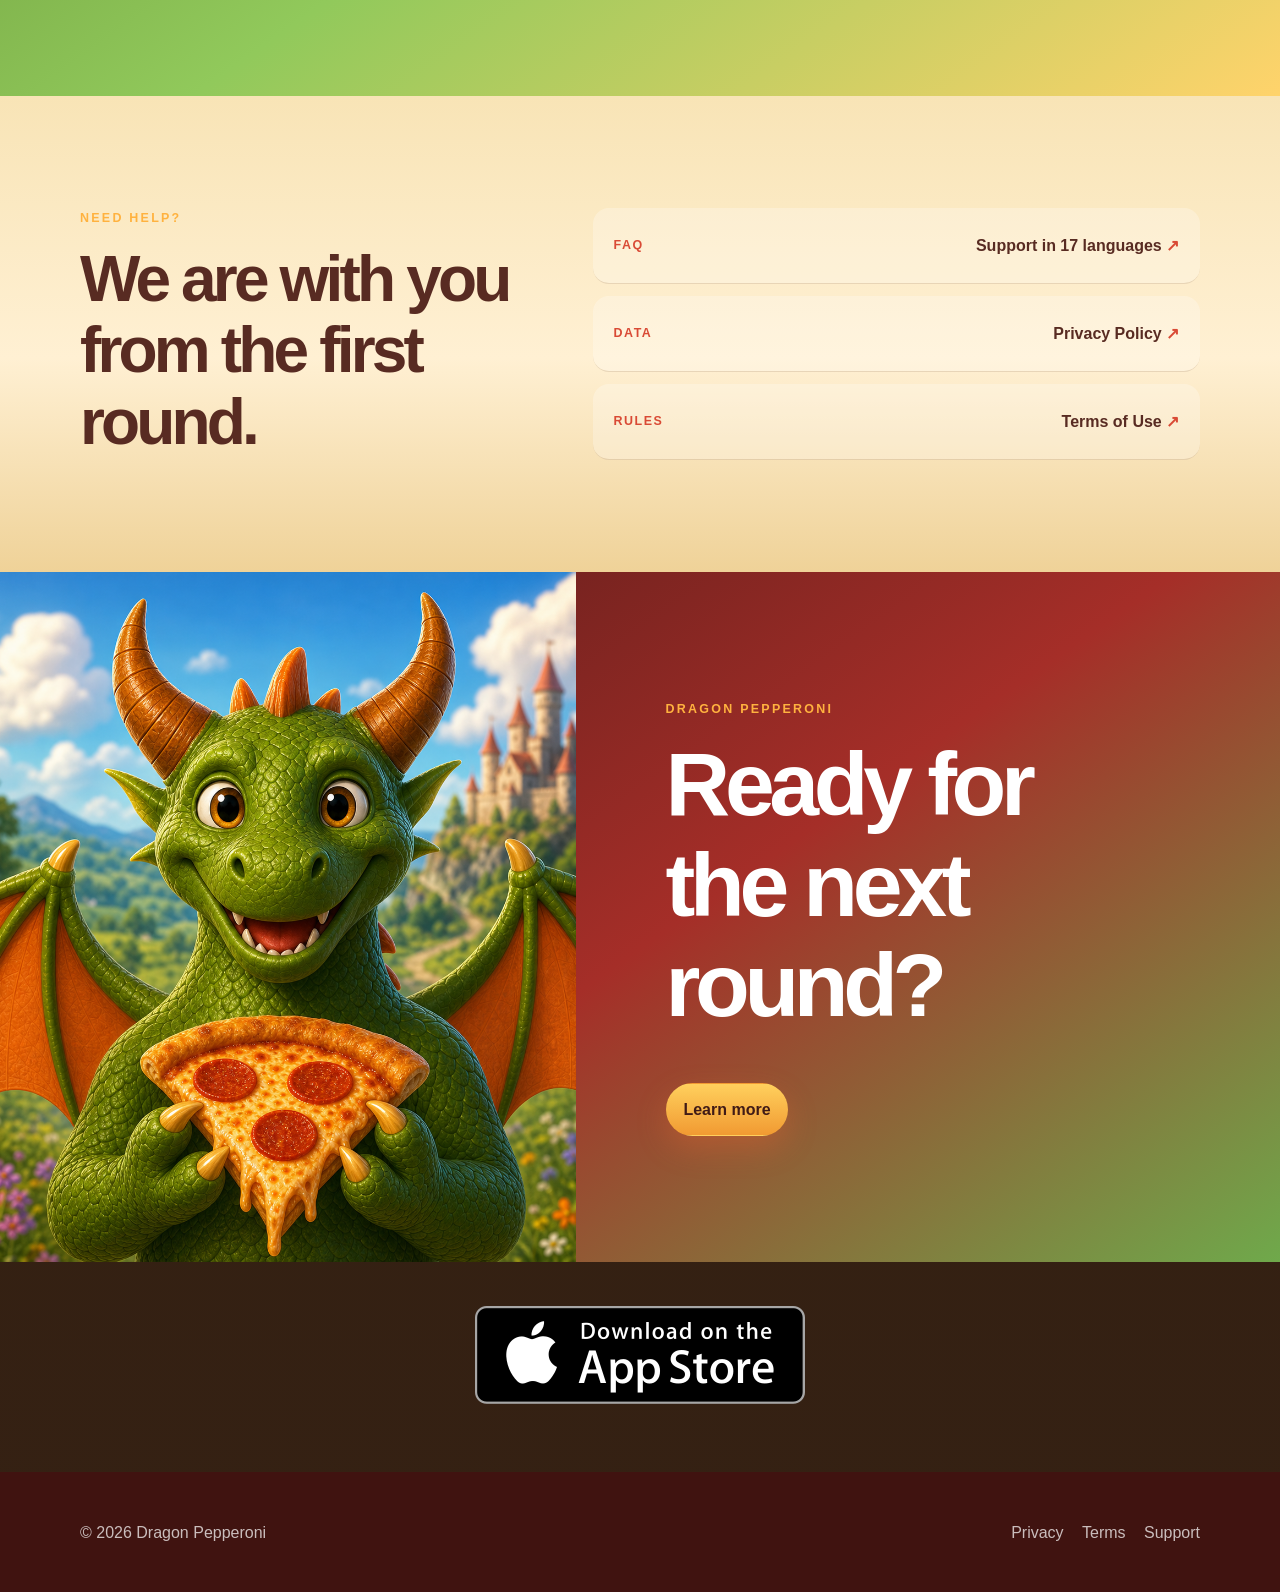
==== commit be08539d: "Apply game palette across support pages" ====
--- a/index.html
+++ b/index.html
@@ -11,7 +11,7 @@
   <title>Дракончик Пепероні — мобільна аркада</title>
   <link rel="icon" type="image/png" href="images/dragoPizzaIcon.png">
   <link rel="apple-touch-icon" href="images/dragoPizzaIcon.png">
-  <link rel="stylesheet" href="site.css?v=20260728-5">
+  <link rel="stylesheet" href="site.css?v=20260728-7">
 </head>
 <body class="home">
   <a class="skip-link" href="#main">Перейти до вмісту</a>
--- a/site.css
+++ b/site.css
@@ -1175,3 +1175,15 @@
     max-width: 42vw;
   }
 }
+
+/* Shared support and legal pages use Drago Pizza's ember and basil palette. */
+.topbar, .home .topbar { background: rgba(101, 35, 30, .94); }
+body:not(.home) { background: radial-gradient(circle at 12% 12%, rgba(255, 185, 74, .35), transparent 22rem), radial-gradient(circle at 88% 18%, rgba(145, 201, 91, .3), transparent 24rem), linear-gradient(180deg, #FFF9F3, #FFE1BA 54%, #F6C783); }
+.legal-hero { background: radial-gradient(circle at 82% 16%, rgba(145, 201, 91, .5), transparent 23rem), linear-gradient(145deg, #5A1E1C, #C74432 54%, #F19A32); }
+.summary { border-color: rgba(199, 68, 50, .32); background: rgba(255, 178, 63, .22); }
+.toc, .stat-card, .faq details { border-color: rgba(199, 68, 50, .23); background: rgba(255, 252, 247, .8); }
+.faq details[open] { background: #FFFFFF; box-shadow: 0 14px 36px rgba(90, 30, 28, .13); }
+.document p, .document li, .faq-answer { color: #6B4035; }
+.page-card { background: linear-gradient(145deg, #5A1E1C, #B93B2E 55%, #70A943); }
+.page-card::after { color: #FFE07C; }
+.footer { background: #401310; }
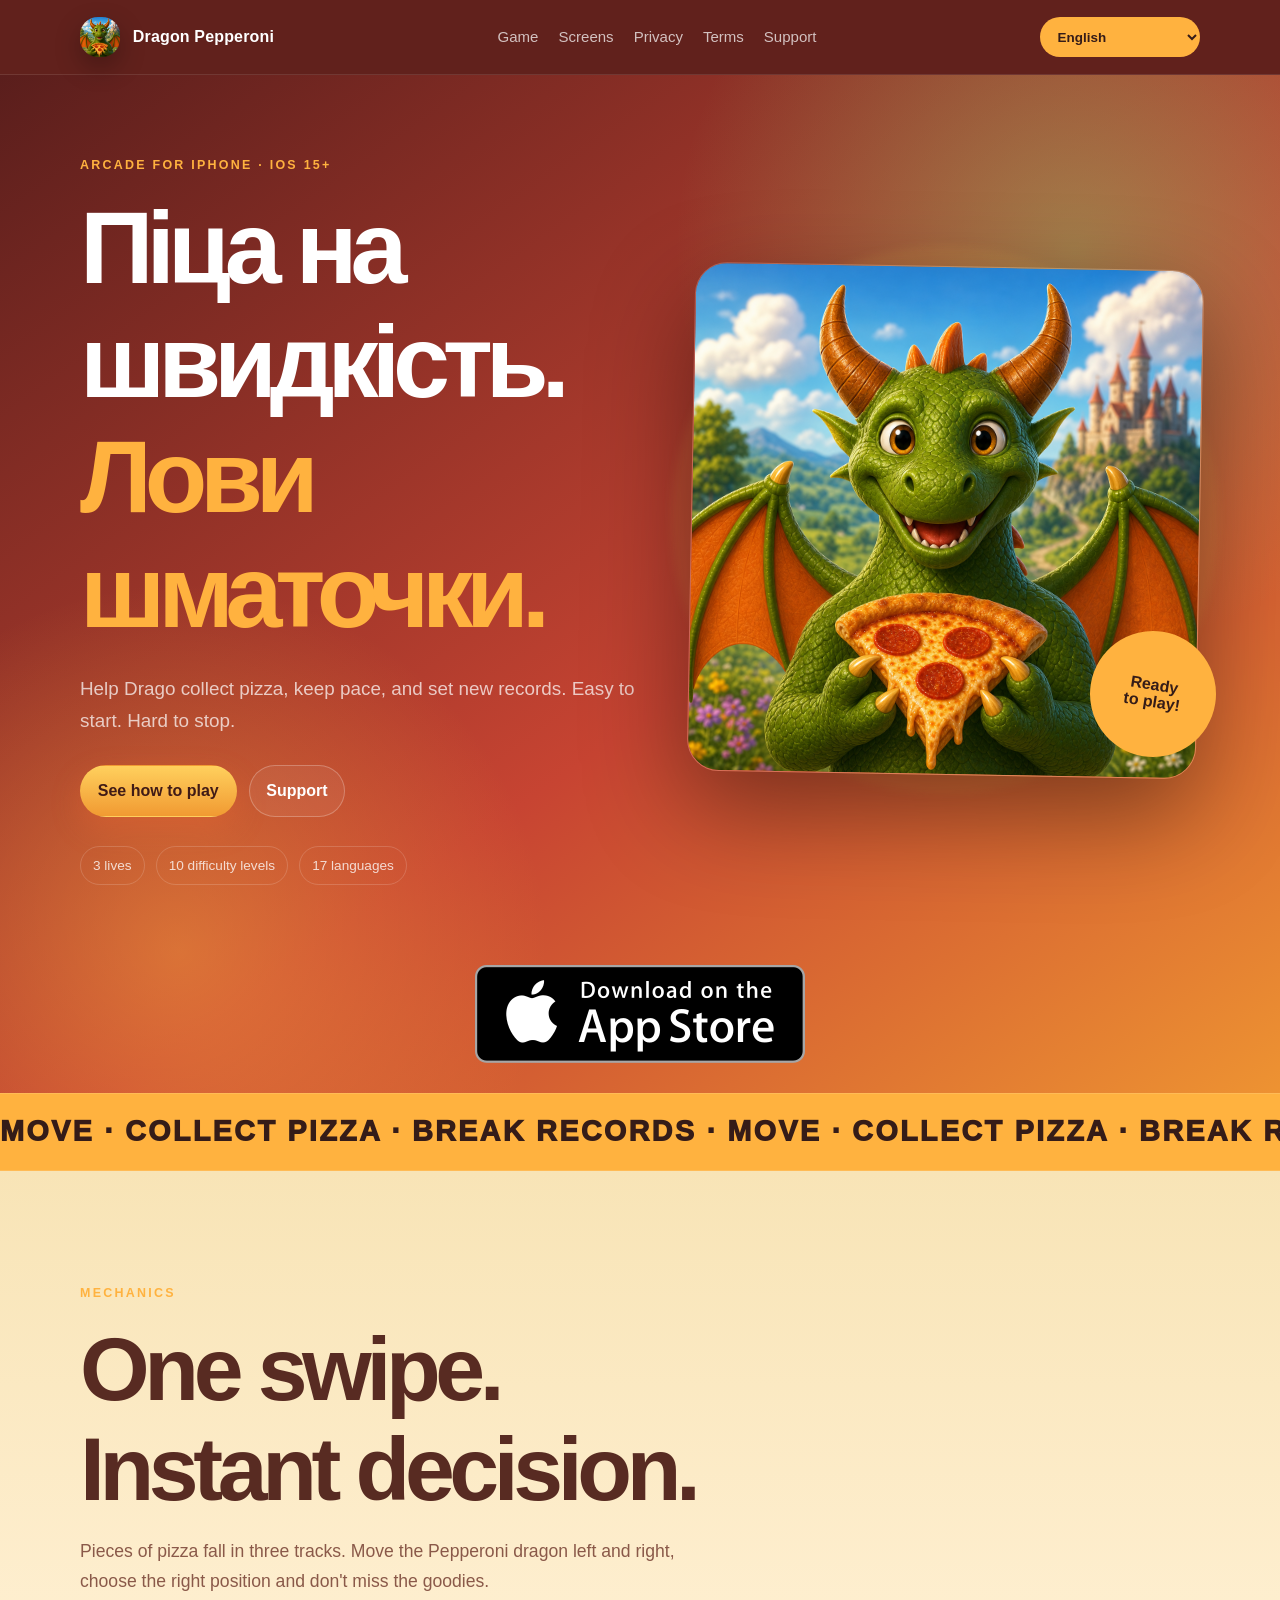
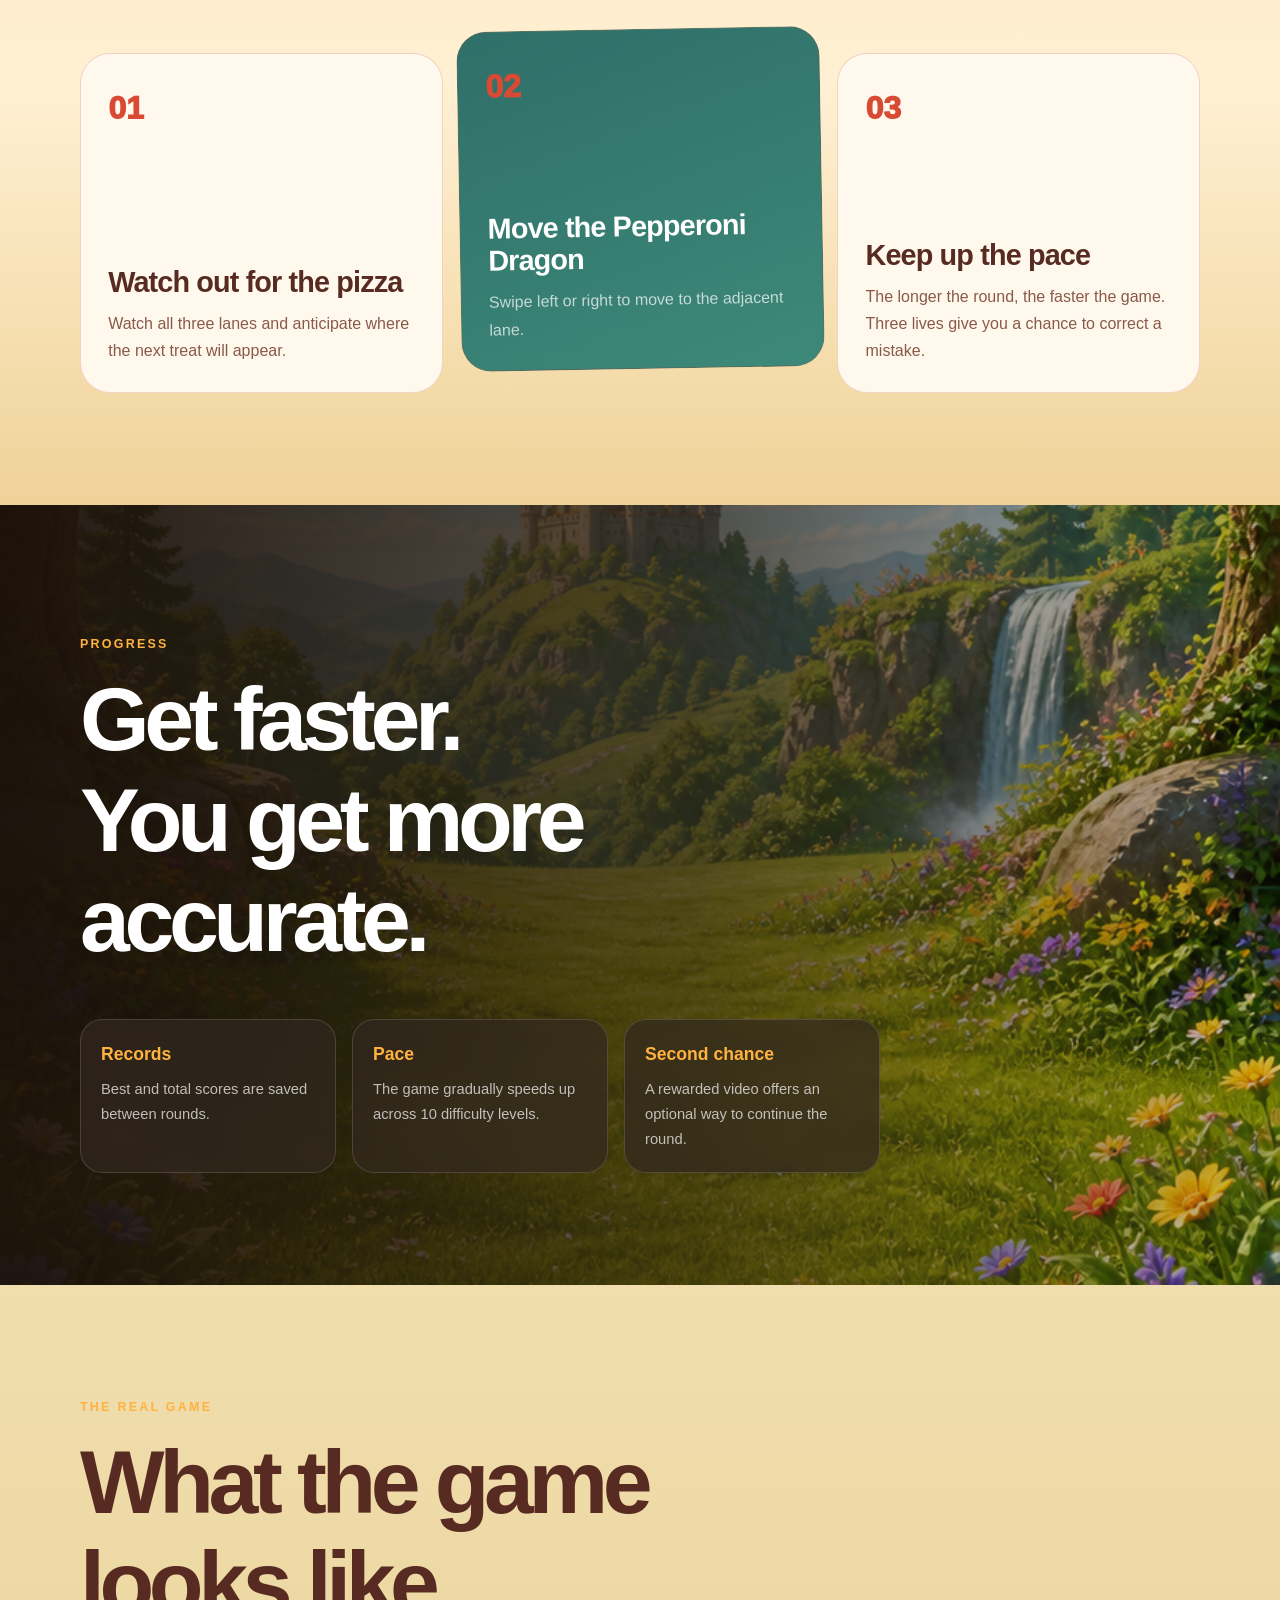
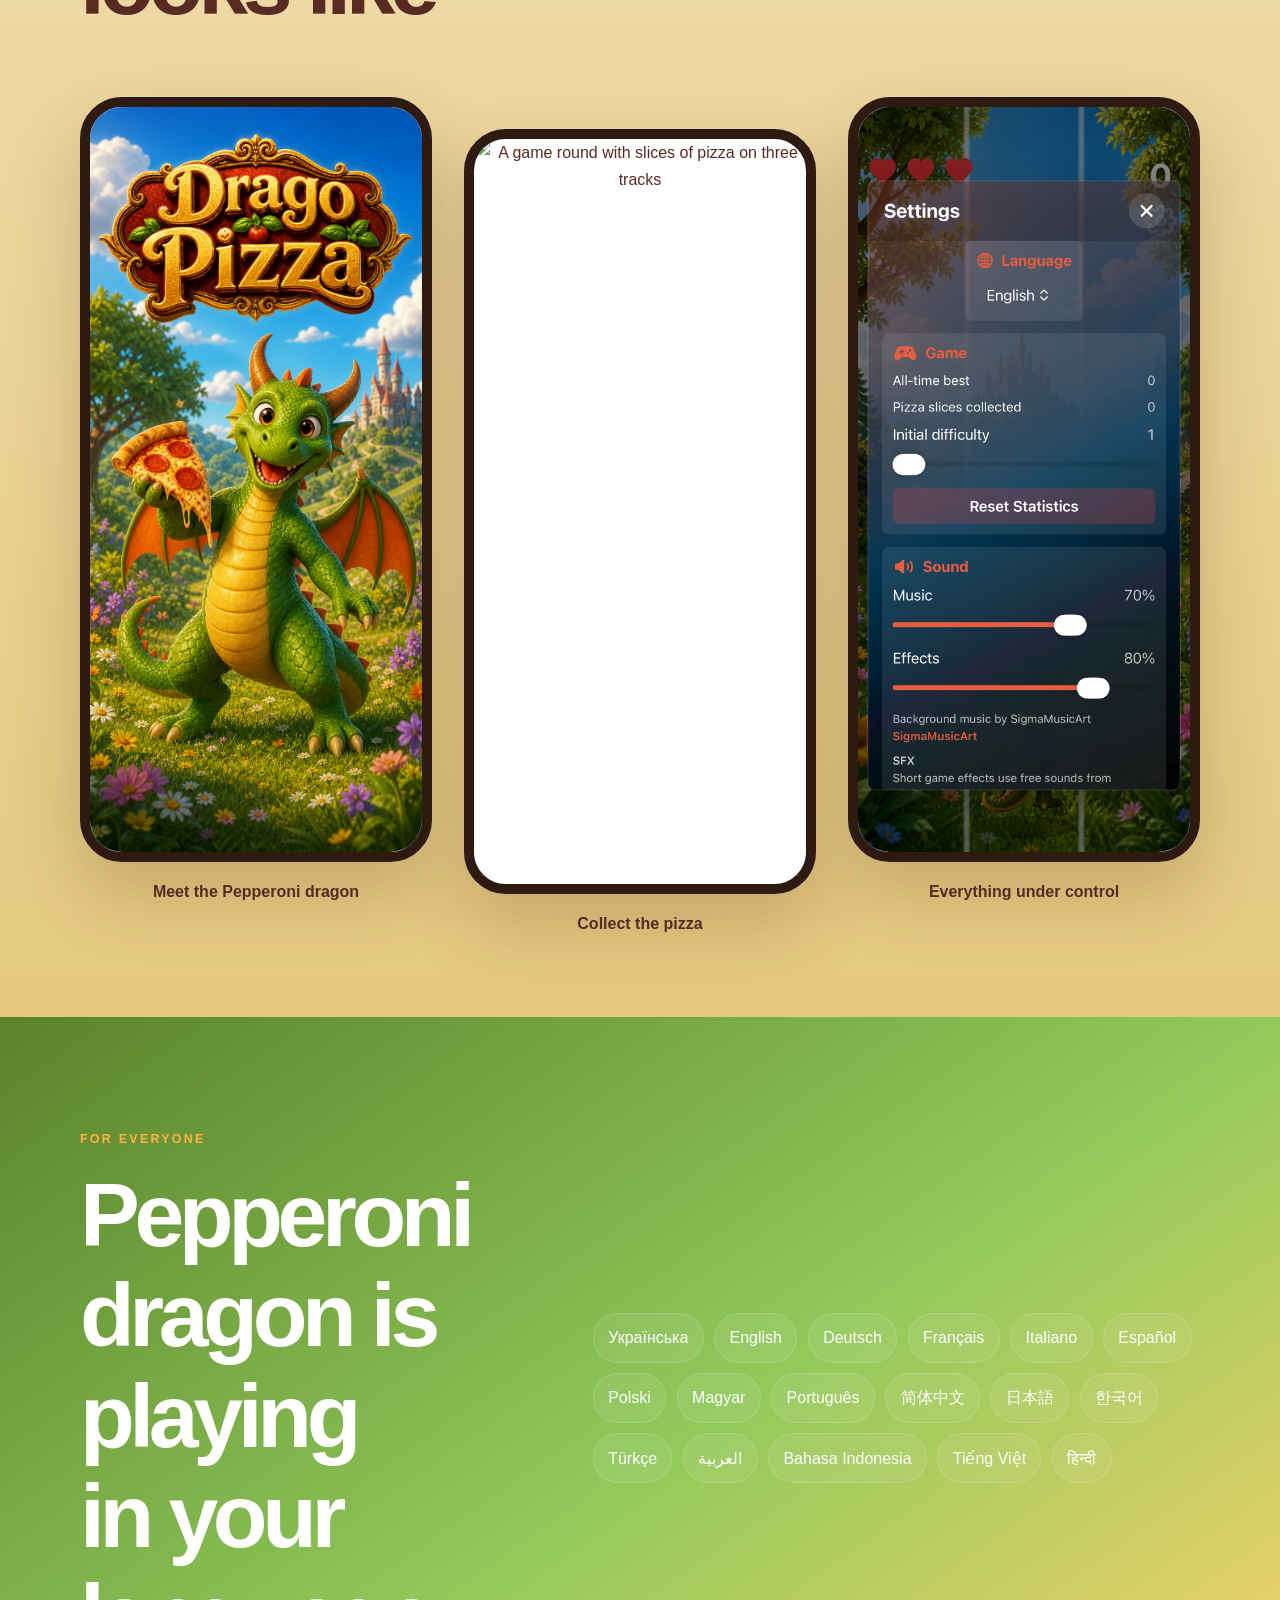
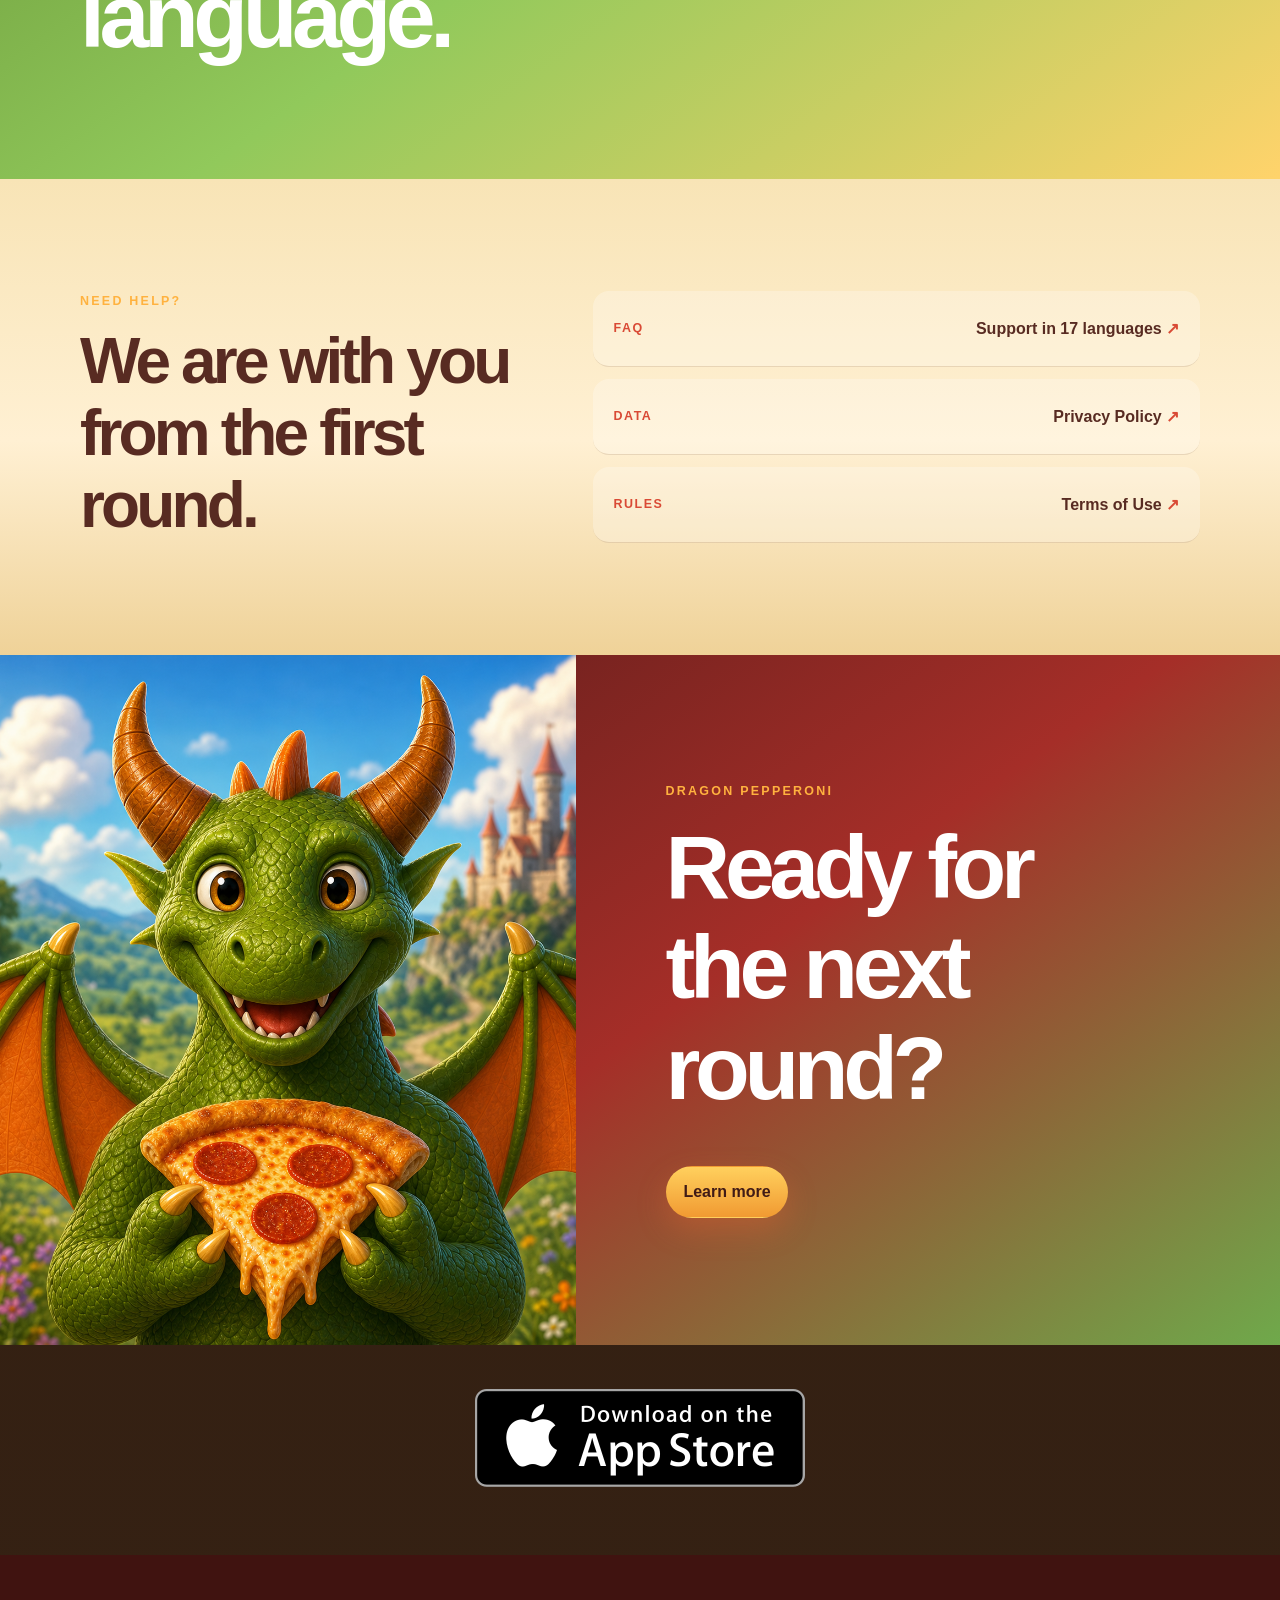
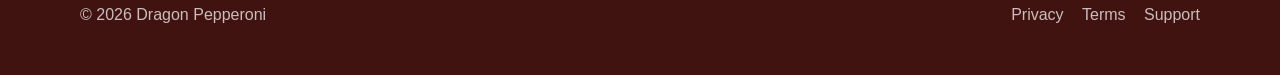
==== commit 7b7314d2: "Refresh site product copy" ====
--- a/index.html
+++ b/index.html
@@ -4,9 +4,9 @@
   <meta charset="utf-8">
   <meta name="viewport" content="width=device-width, initial-scale=1">
   <meta name="theme-color" content="#071621">
-  <meta name="description" content="Дракончик Пепероні — аркадна гра для iPhone, де дракончик Пепероні збирає шматочки піци на трьох доріжках.">
+  <meta name="description" content="Дракончик Пепероні — аркадна гра для iPhone, де дракончик Пепероні збирає шматочки піци в гарячому забігу на трьох доріжках.">
   <meta property="og:title" content="Дракончик Пепероні — мобільна аркада">
-  <meta property="og:description" content="Три доріжки. Гаряча піца. Один дуже спритний Дракончик Пепероні.">
+  <meta property="og:description" content="Три доріжки. Гаряча піца. Вогняний Дракончик Пепероні.">
   <meta property="og:image" content="images/dragoPizzaIcon.png">
   <title>Дракончик Пепероні — мобільна аркада</title>
   <link rel="icon" type="image/png" href="images/dragoPizzaIcon.png">
@@ -37,8 +37,8 @@
       <div class="shell game-hero-grid">
         <div class="hero-copy">
           <p class="game-kicker">Аркада для iPhone · iOS 15+</p>
-          <h1>Три доріжки.<br><em>Лови шматочки піци.</em></h1>
-          <p class="hero-summary">Допоможіть дракончикові Пепероні збирати шматочки піци, тримати темп і ставити нові рекорди. Просто почати. Неможливо вчасно зупинитися.</p>
+          <h1>Піца на швидкість.<br><em>Лови шматочки.</em></h1>
+          <p class="hero-summary">Допоможіть дракончикові Пепероні мчати піцерійним забігом, збирати шматочки піци й ставити нові рекорди.</p>
           <div class="hero-actions">
             <a class="button primary" href="#game">Дивитися, як грати</a>
             <a class="button ghost" href="support.html">Підтримка</a>
